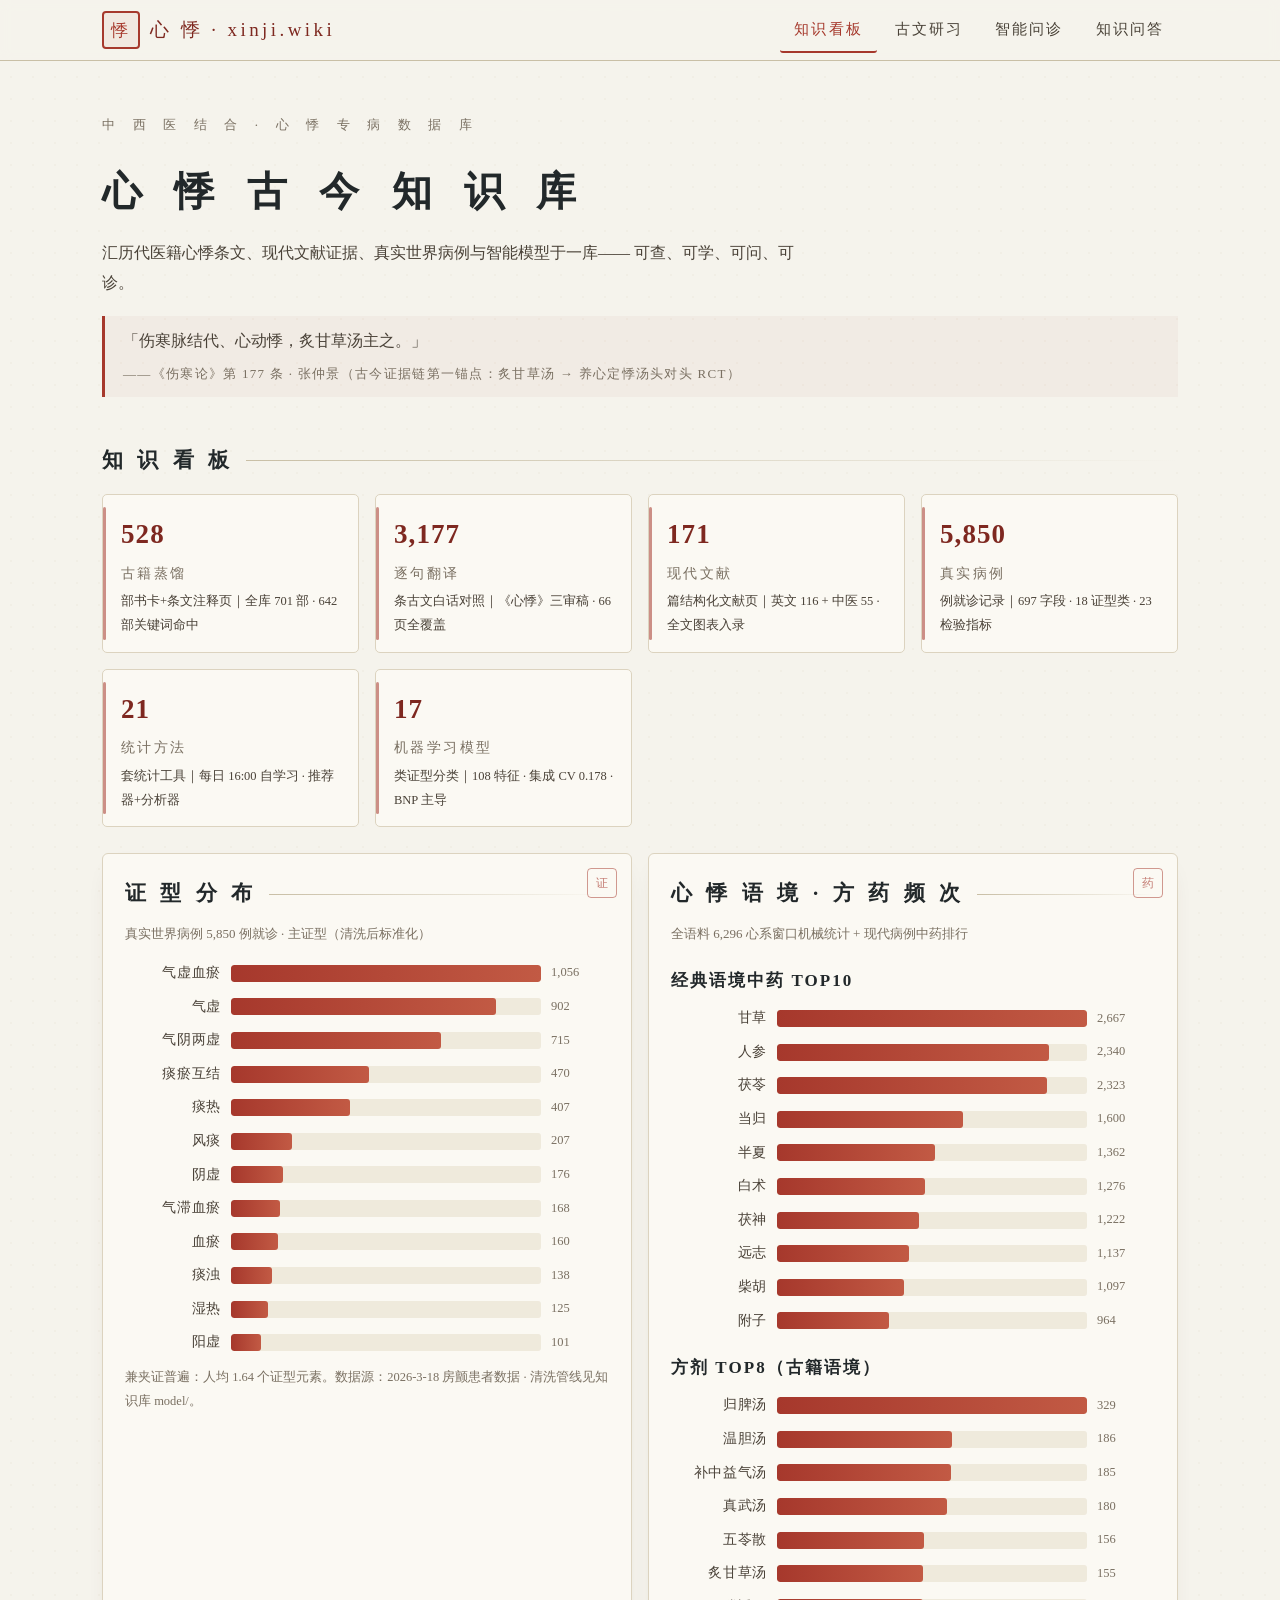
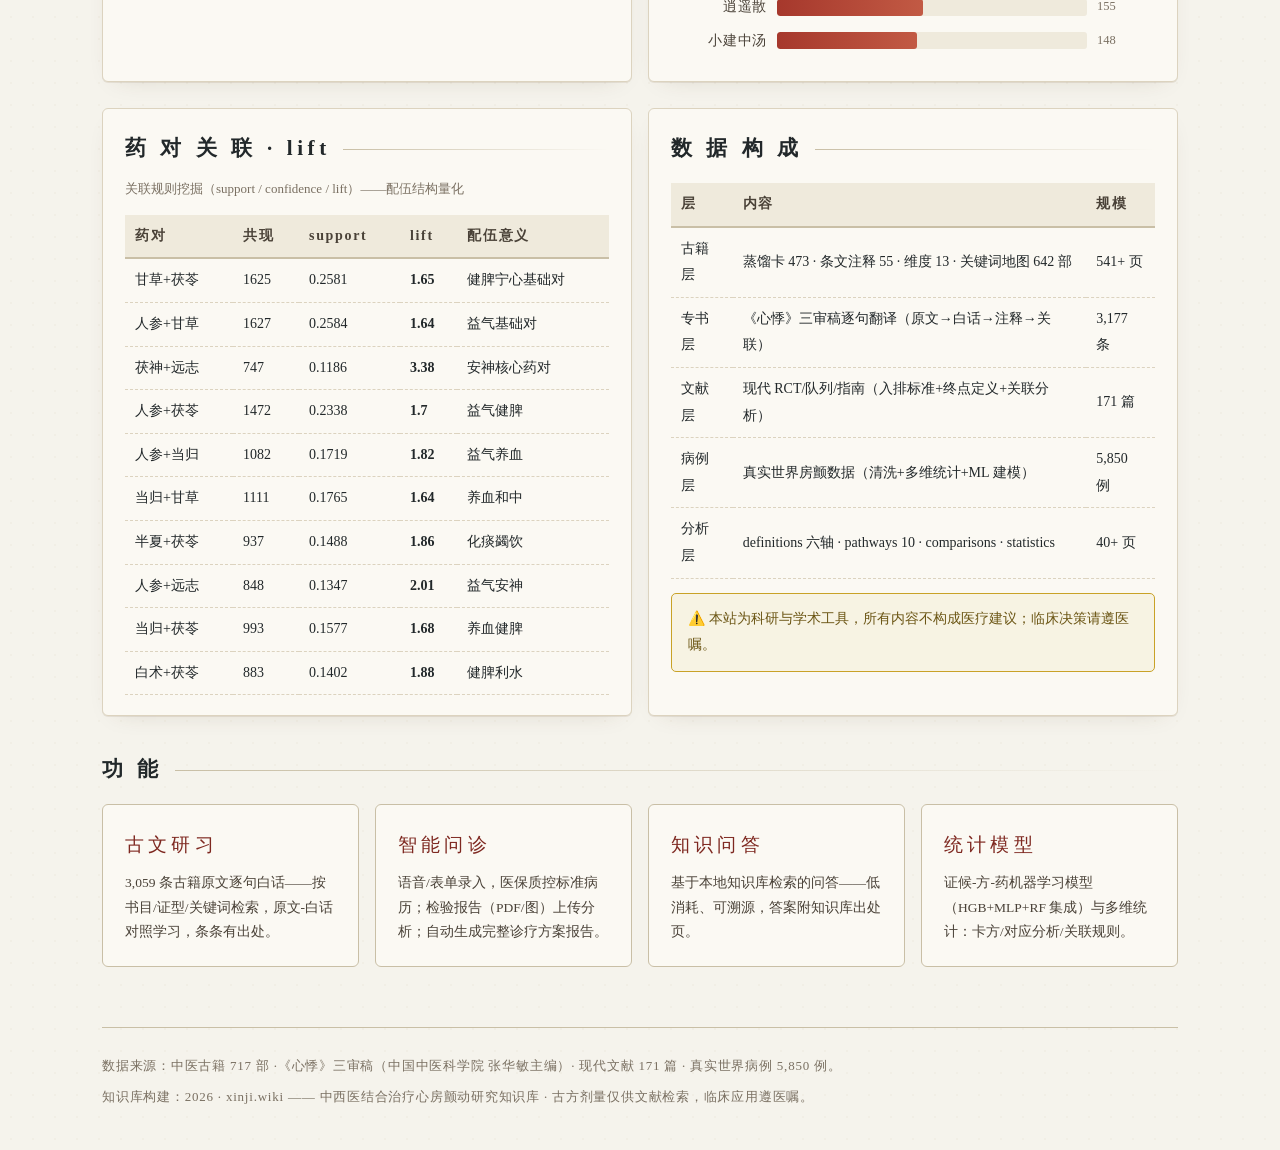
==== index.html @ 37f95514 "xinji.wiki — 古今心悸知识库（看板/古文研习/智能问诊/知识问答）" ====
<!DOCTYPE html>
<html lang="zh-CN">
<head>
<meta charset="UTF-8">
<meta name="viewport" content="width=device-width, initial-scale=1">
<title>心悸 · xinji.wiki — 古今心悸知识库</title>
<link rel="stylesheet" href="style.css">
</head>
<body>

<div class="topbar">
  <div class="wrap">
    <a class="brand" href="index.html"><span class="seal">悸</span>心 悸 · xinji.wiki</a>
    <nav class="nav">
      <a href="index.html" class="on">知识看板</a>
      <a href="guwen.html">古文研习</a>
      <a href="wenzhen.html">智能问诊</a>
      <a href="wenda.html">知识问答</a>
    </nav>
  </div>
</div>

<div class="wrap">
  <header style="padding:52px 0 26px">
    <div class="kicker">中 西 医 结 合 · 心 悸 专 病 数 据 库</div>
    <h1 class="big">心 悸 古 今 知 识 库</h1>
    <p style="max-width:720px; color:var(--ink-2); margin:8px 0 0">
      汇历代医籍心悸条文、现代文献证据、真实世界病例与智能模型于一库——
      可查、可学、可问、可诊。
    </p>
    <div class="quote">
      「伤寒脉结代、心动悸，炙甘草汤主之。」
      <span class="src">——《伤寒论》第 177 条 · 张仲景（古今证据链第一锚点：炙甘草汤 → 养心定悸汤头对头 RCT）</span>
    </div>
  </header>

  <!-- 知识看板 -->
  <section>
    <h2>知 识 看 板</h2>
    <div class="grid g4" id="stats"></div>
  </section>

  <div class="grid g2" style="margin-top:26px">
    <section class="panel corner">
      <div class="stamp">证</div>
      <h2 style="margin-top:0">证 型 分 布</h2>
      <p style="font-size:13px; color:var(--muted); margin-top:-6px">真实世界病例 5,850 例就诊 · 主证型（清洗后标准化）</p>
      <div id="synBars"></div>
      <p style="font-size:12.5px; color:var(--muted); margin:10px 0 0">
        兼夹证普遍：人均 1.64 个证型元素。数据源：2026-3-18 房颤患者数据 · 清洗管线见知识库 model/。
      </p>
    </section>

    <section class="panel corner">
      <div class="stamp">药</div>
      <h2 style="margin-top:0">心 悸 语 境 · 方 药 频 次</h2>
      <p style="font-size:13px; color:var(--muted); margin-top:-6px">全语料 6,296 心系窗口机械统计 + 现代病例中药排行</p>
      <h3>经典语境中药 TOP10</h3>
      <div id="herbBars"></div>
      <h3>方剂 TOP8（古籍语境）</h3>
      <div id="fangBars"></div>
    </section>
  </div>

  <div class="grid g2" style="margin-top:26px">
    <section class="panel">
      <h2 style="margin-top:0">药 对 关 联 · lift</h2>
      <p style="font-size:13px; color:var(--muted); margin-top:-6px">关联规则挖掘（support / confidence / lift）——配伍结构量化</p>
      <table>
        <thead><tr><th>药对</th><th>共现</th><th>support</th><th>lift</th><th>配伍意义</th></tr></thead>
        <tbody id="ruleRows"></tbody>
      </table>
    </section>

    <section class="panel">
      <h2 style="margin-top:0">数 据 构 成</h2>
      <table>
        <thead><tr><th>层</th><th>内容</th><th>规模</th></tr></thead>
        <tbody id="layerRows"></tbody>
      </table>
      <div class="warn" style="margin-top:14px">
        ⚠️ 本站为科研与学术工具，所有内容不构成医疗建议；临床决策请遵医嘱。
      </div>
    </section>
  </div>

  <!-- 功能入口 -->
  <section style="margin-top:34px">
    <h2>功 能</h2>
    <div class="grid g4">
      <a class="feat" href="guwen.html">
        <div class="t">古文研习</div>
        <div class="d">3,059 条古籍原文逐句白话——按书目/证型/关键词检索，原文-白话对照学习，条条有出处。</div>
      </a>
      <a class="feat" href="wenzhen.html">
        <div class="t">智能问诊</div>
        <div class="d">语音/表单录入，医保质控标准病历；检验报告（PDF/图）上传分析；自动生成完整诊疗方案报告。</div>
      </a>
      <a class="feat" href="wenda.html">
        <div class="t">知识问答</div>
        <div class="d">基于本地知识库检索的问答——低消耗、可溯源，答案附知识库出处页。</div>
      </a>
      <a class="feat" href="guwen.html#tongji">
        <div class="t">统计模型</div>
        <div class="d">证候-方-药机器学习模型（HGB+MLP+RF 集成）与多维统计：卡方/对应分析/关联规则。</div>
      </a>
    </div>
  </section>

  <footer>
    <div>数据来源：中医古籍 717 部 ·《心悸》三审稿（中国中医科学院 张华敏主编）· 现代文献 171 篇 · 真实世界病例 5,850 例。</div>
    <div style="margin-top:6px">知识库构建：2026 · xinji.wiki —— 中西医结合治疗心房颤动研究知识库 · 古方剂量仅供文献检索，临床应用遵医嘱。</div>
  </footer>
</div>

<script src="data/kb_stats.js"></script>
<script src="data/model_priors.js"></script>
<script>
// —— 知识看板 ——
const S = window.KB_STATS || {};
const stats = [
  ["古籍蒸馏", S["古籍蒸馏"] ? S["古籍蒸馏"]["蒸馏卡"] + S["古籍蒸馏"]["条文注释页"] : 528, "部书卡+条文注释页", "全库 701 部 · 642 部关键词命中"],
  ["逐句翻译", S["三审稿逐句翻译"] ? S["三审稿逐句翻译"]["条"] : 3177, "条古文白话对照", "《心悸》三审稿 · 66 页全覆盖"],
  ["现代文献", 171, "篇结构化文献页", "英文 116 + 中医 55 · 全文图表入录"],
  ["真实病例", 5850, "例就诊记录", "697 字段 · 18 证型类 · 23 检验指标"],
  ["统计方法", 21, "套统计工具", "每日 16:00 自学习 · 推荐器+分析器"],
  ["机器学习模型", 17, "类证型分类", "108 特征 · 集成 CV 0.178 · BNP 主导"],
];
document.getElementById("stats").innerHTML = stats.map(([l,n,u,s])=>
  `<div class="stat"><div class="num">${n.toLocaleString()}</div><div class="lbl">${l}</div><div class="sub">${u}｜${s}</div></div>`).join("");

// 证型分布（真实病例清洗后）
const syn = [["气虚血瘀",1056],["气虚",902],["气阴两虚",715],["痰瘀互结",470],["痰热",407],["风痰",207],["阴虚",176],["气滞血瘀",168],["血瘀",160],["痰浊",138],["湿热",125],["阳虚",101]];
function bars(el, arr, color){
  const max = Math.max(...arr.map(x=>x[1]));
  document.getElementById(el).innerHTML = arr.map(([t,v])=>
    `<div class="bar"><div class="t">${t}</div><div class="track"><div class="fill" style="width:${(v/max*100).toFixed(1)}%"></div></div><div class="v">${v.toLocaleString()}</div></div>`).join("");
}
bars("synBars", syn);
const P = window.MODEL_PRIORS || {};
const herb = Object.entries(P.herb_ctx_top || {}).slice(0,10);
bars("herbBars", herb);
bars("fangBars", [["归脾汤",329],["温胆汤",186],["补中益气汤",185],["真武汤",180],["五苓散",156],["炙甘草汤",155],["逍遥散",155],["小建中汤",148]]);

const RULE_MEANING = {"茯神+远志":"安神核心药对","当归+远志":"养血安神","人参+远志":"益气安神","甘草+茯苓":"健脾宁心基础对","人参+甘草":"益气基础对","人参+茯苓":"益气健脾","半夏+茯苓":"化痰蠲饮","白术+茯苓":"健脾利水","人参+当归":"益气养血","人参+茯神":"益气安神","当归+茯苓":"养血健脾","甘草+白术":"益气健脾","当归+甘草":"养血和中","半夏+甘草":"化痰和中"};
const rules = (P.herb_rules_top || []).slice(0,10);
document.getElementById("ruleRows").innerHTML = rules.map(r=>{
  const k = r.pair.join("+");
  return `<tr><td>${k}</td><td>${r.co}</td><td>${r.support}</td><td><b>${r.lift}</b></td><td>${RULE_MEANING[k]||"配伍结构"}</td></tr>`;
}).join("");

const layers = [
  ["古籍层","蒸馏卡 473 · 条文注释 55 · 维度 13 · 关键词地图 642 部","541+ 页"],
  ["专书层","《心悸》三审稿逐句翻译（原文→白话→注释→关联）","3,177 条"],
  ["文献层","现代 RCT/队列/指南（入排标准+终点定义+关联分析）","171 篇"],
  ["病例层","真实世界房颤数据（清洗+多维统计+ML 建模）","5,850 例"],
  ["分析层","definitions 六轴 · pathways 10 · comparisons · statistics","40+ 页"],
];
document.getElementById("layerRows").innerHTML = layers.map(([a,b,c])=>`<tr><td>${a}</td><td>${b}</td><td>${c}</td></tr>`).join("");
</script>
</body>
</html>
---- style.css ----
/* xinji.wiki 古风设计系统 —— 宣纸·墨·朱砂 */
:root{
  --paper:#F5F3EC; --paper-2:#EFEADC; --ink:#22282A; --ink-2:#4A4238;
  --muted:#7A7062; --line:#DCD3BF; --line-2:#C9BFA6;
  --zhu:#A6382C; /* 朱砂 */
  --zhu-deep:#7E2820;
  --gold:#B08D4F; --qing:#3E5C50; --blue:#33506B;
  --serif:"Noto Serif SC","Songti SC",STSong,"SimSun",serif;
  --shadow:0 1px 0 rgba(120,100,70,.12), 0 8px 24px -16px rgba(80,60,30,.25);
}
*{box-sizing:border-box}
html{scroll-behavior:smooth}
body{
  margin:0; background:var(--paper); color:var(--ink);
  font-family:var(--serif); font-size:16px; line-height:1.9;
  background-image:radial-gradient(rgba(160,140,100,.05) 1px, transparent 1px);
  background-size:22px 22px;
}
a{color:var(--zhu-deep); text-decoration:none}
a:hover{color:var(--zhu); text-decoration:underline; text-underline-offset:4px}
.wrap{max-width:1120px; margin:0 auto; padding:0 22px}

/* —— 顶栏 —— */
.topbar{position:sticky; top:0; z-index:50; background:rgba(245,243,236,.92);
  backdrop-filter:blur(6px); border-bottom:1px solid var(--line-2)}
.topbar .wrap{display:flex; align-items:center; gap:18px; height:60px}
.brand{display:flex; align-items:center; gap:10px; font-size:19px; letter-spacing:.18em}
.seal{width:38px;height:38px; border:2px solid var(--zhu); color:var(--zhu);
  display:flex;align-items:center;justify-content:center; font-size:17px;
  border-radius:4px; background:rgba(166,56,44,.06); line-height:1}
.nav{display:flex; gap:4px; margin-left:auto}
.nav a{padding:8px 14px; color:var(--ink-2); font-size:15px; letter-spacing:.14em; border-radius:3px}
.nav a:hover{background:var(--paper-2); text-decoration:none; color:var(--zhu-deep)}
.nav a.on{color:var(--zhu); border-bottom:2px solid var(--zhu)}

/* —— 标题/引文 —— */
.kicker{letter-spacing:.55em; color:var(--muted); font-size:13px; text-transform:none}
h1.big{font-size:clamp(26px,4vw,40px); letter-spacing:.28em; margin:.4em 0 .2em; font-weight:600}
h2{font-size:21px; letter-spacing:.22em; font-weight:600; margin:0 0 14px;
  display:flex; align-items:center; gap:12px}
h2::after{content:""; flex:1; height:1px; background:linear-gradient(90deg,var(--line-2),transparent)}
h3{font-size:17px; letter-spacing:.12em; margin:18px 0 8px}
.quote{border-left:3px solid var(--zhu); padding:10px 18px; margin:18px 0;
  background:rgba(166,56,44,.045); color:var(--ink-2); font-size:15.5px}
.quote .src{display:block; margin-top:6px; color:var(--muted); font-size:13px; letter-spacing:.1em}

/* —— 卡/面板 —— */
.panel{background:#FBF9F3; border:1px solid var(--line); border-radius:6px; padding:20px 22px; box-shadow:var(--shadow)}
.grid{display:grid; gap:16px}
.g4{grid-template-columns:repeat(auto-fit,minmax(230px,1fr))}
.g3{grid-template-columns:repeat(auto-fit,minmax(300px,1fr))}
.g2{grid-template-columns:repeat(auto-fit,minmax(420px,1fr))}

/* 知识看板 stat 简牍 */
.stat{background:#FBF9F3; border:1px solid var(--line); border-radius:5px; padding:14px 18px; position:relative}
.stat .num{font-size:27px; color:var(--zhu-deep); font-weight:600; letter-spacing:.04em}
.stat .lbl{font-size:13.5px; color:var(--muted); letter-spacing:.18em}
.stat .sub{font-size:12.5px; color:var(--ink-2); margin-top:4px}
.stat::before{content:""; position:absolute; left:0; top:12px; bottom:12px; width:3px;
  background:var(--zhu); opacity:.55; border-radius:2px}

/* 条形图 */
.bar{display:grid; grid-template-columns:96px 1fr 58px; align-items:center; gap:10px; margin:7px 0; font-size:14px}
.bar .t{color:var(--ink-2); text-align:right; letter-spacing:.05em}
.bar .track{background:var(--paper-2); border-radius:3px; height:17px; overflow:hidden}
.bar .fill{height:100%; background:linear-gradient(90deg,var(--zhu) 0%, #C25A44 100%); border-radius:3px}
.bar .v{color:var(--muted); font-size:12.5px}

/* 表 */
table{width:100%; border-collapse:collapse; font-size:14px}
th{background:var(--paper-2); color:var(--ink-2); text-align:left; padding:8px 10px;
  letter-spacing:.12em; font-weight:600; border-bottom:2px solid var(--line-2)}
td{padding:8px 10px; border-bottom:1px dashed var(--line)}
tr:hover td{background:rgba(176,141,79,.06)}

/* 功能入口 */
.feat{display:block; padding:22px; border:1px solid var(--line-2); border-radius:6px;
  background:#FBF9F3; transition:transform .15s ease, box-shadow .15s ease}
.feat:hover{transform:translateY(-2px); box-shadow:0 12px 28px -18px rgba(90,60,20,.4); text-decoration:none}
.feat .t{font-size:19px; letter-spacing:.22em; color:var(--zhu-deep)}
.feat .d{font-size:13.5px; color:var(--ink-2); margin-top:8px; line-height:1.8}

/* 表单 */
label{display:block; margin:10px 0 4px; font-size:14px; color:var(--ink-2); letter-spacing:.08em}
input[type=text],input[type=number],select,textarea{
  width:100%; padding:9px 12px; border:1px solid var(--line-2); border-radius:4px;
  background:#FFFDF8; font-family:var(--serif); font-size:15px; color:var(--ink)}
input:focus,select:focus,textarea:focus{outline:2px solid rgba(166,56,44,.35); border-color:var(--zhu)}
.btn{display:inline-flex; align-items:center; gap:8px; padding:10px 22px; border-radius:4px;
  border:1px solid var(--zhu-deep); background:var(--zhu); color:#F7F2E8; font-family:var(--serif);
  font-size:15px; letter-spacing:.18em; cursor:pointer; transition:background .15s}
.btn:hover{background:var(--zhu-deep)}
.btn.ghost{background:transparent; color:var(--zhu-deep)}
.btn.ghost:hover{background:rgba(166,56,44,.08)}
.btn:disabled{opacity:.5; cursor:not-allowed}

/* 徽标/警示 */
.tag{display:inline-block; padding:2px 10px; border-radius:3px; font-size:12.5px; letter-spacing:.1em;
  border:1px solid var(--line-2); color:var(--ink-2); background:var(--paper-2); margin:2px 4px 2px 0}
.tag.zhu{border-color:var(--zhu); color:var(--zhu); background:rgba(166,56,44,.06)}
.warn{border:1px solid #C9A227; background:rgba(201,162,39,.08); border-radius:5px; padding:12px 16px; font-size:14px; color:#6B5514}
.danger{border-color:var(--zhu); background:rgba(166,56,44,.07); color:var(--zhu-deep)}

/* 页脚 */
footer{margin-top:60px; border-top:1px solid var(--line-2); padding:26px 0 40px;
  color:var(--muted); font-size:13px; letter-spacing:.06em}

/* 古文卡片 */
.gw{border:1px solid var(--line); border-radius:5px; background:#FBF9F3; padding:16px 18px; margin:12px 0}
.gw .s{color:var(--zhu-deep); font-size:14px; letter-spacing:.12em}
.gw .o{margin:8px 0; font-size:16.5px; line-height:2.05}
.gw .b{color:var(--ink-2); font-size:14.5px; border-top:1px dashed var(--line); padding-top:8px}

/* 印章角标 */
.corner{position:relative}
.corner .stamp{position:absolute; right:14px; top:14px; width:30px; height:30px;
  border:1.5px solid rgba(166,56,44,.5); color:rgba(166,56,44,.65); border-radius:4px;
  display:flex; align-items:center; justify-content:center; font-size:12px; letter-spacing:0}

@media (max-width:760px){
  .nav a{padding:8px 8px; font-size:13.5px; letter-spacing:.05em}
  .g2,.g3,.g4{grid-template-columns:1fr}
  h1.big{letter-spacing:.16em}
}

/* —— 打印（病历报告导出） —— */
@media print{
  .topbar, footer, .btn, #fileList, input, select, textarea, label{display:none !important}
  body{background:#fff; font-size:12pt}
  .wrap{max-width:100%; padding:0}
  .panel{border:none; box-shadow:none; padding:0}
  #reportPanel{display:block !important}
  h2,h3{letter-spacing:.08em}
  table{page-break-inside:avoid}
  .quote{border-left:2px solid #999}
}
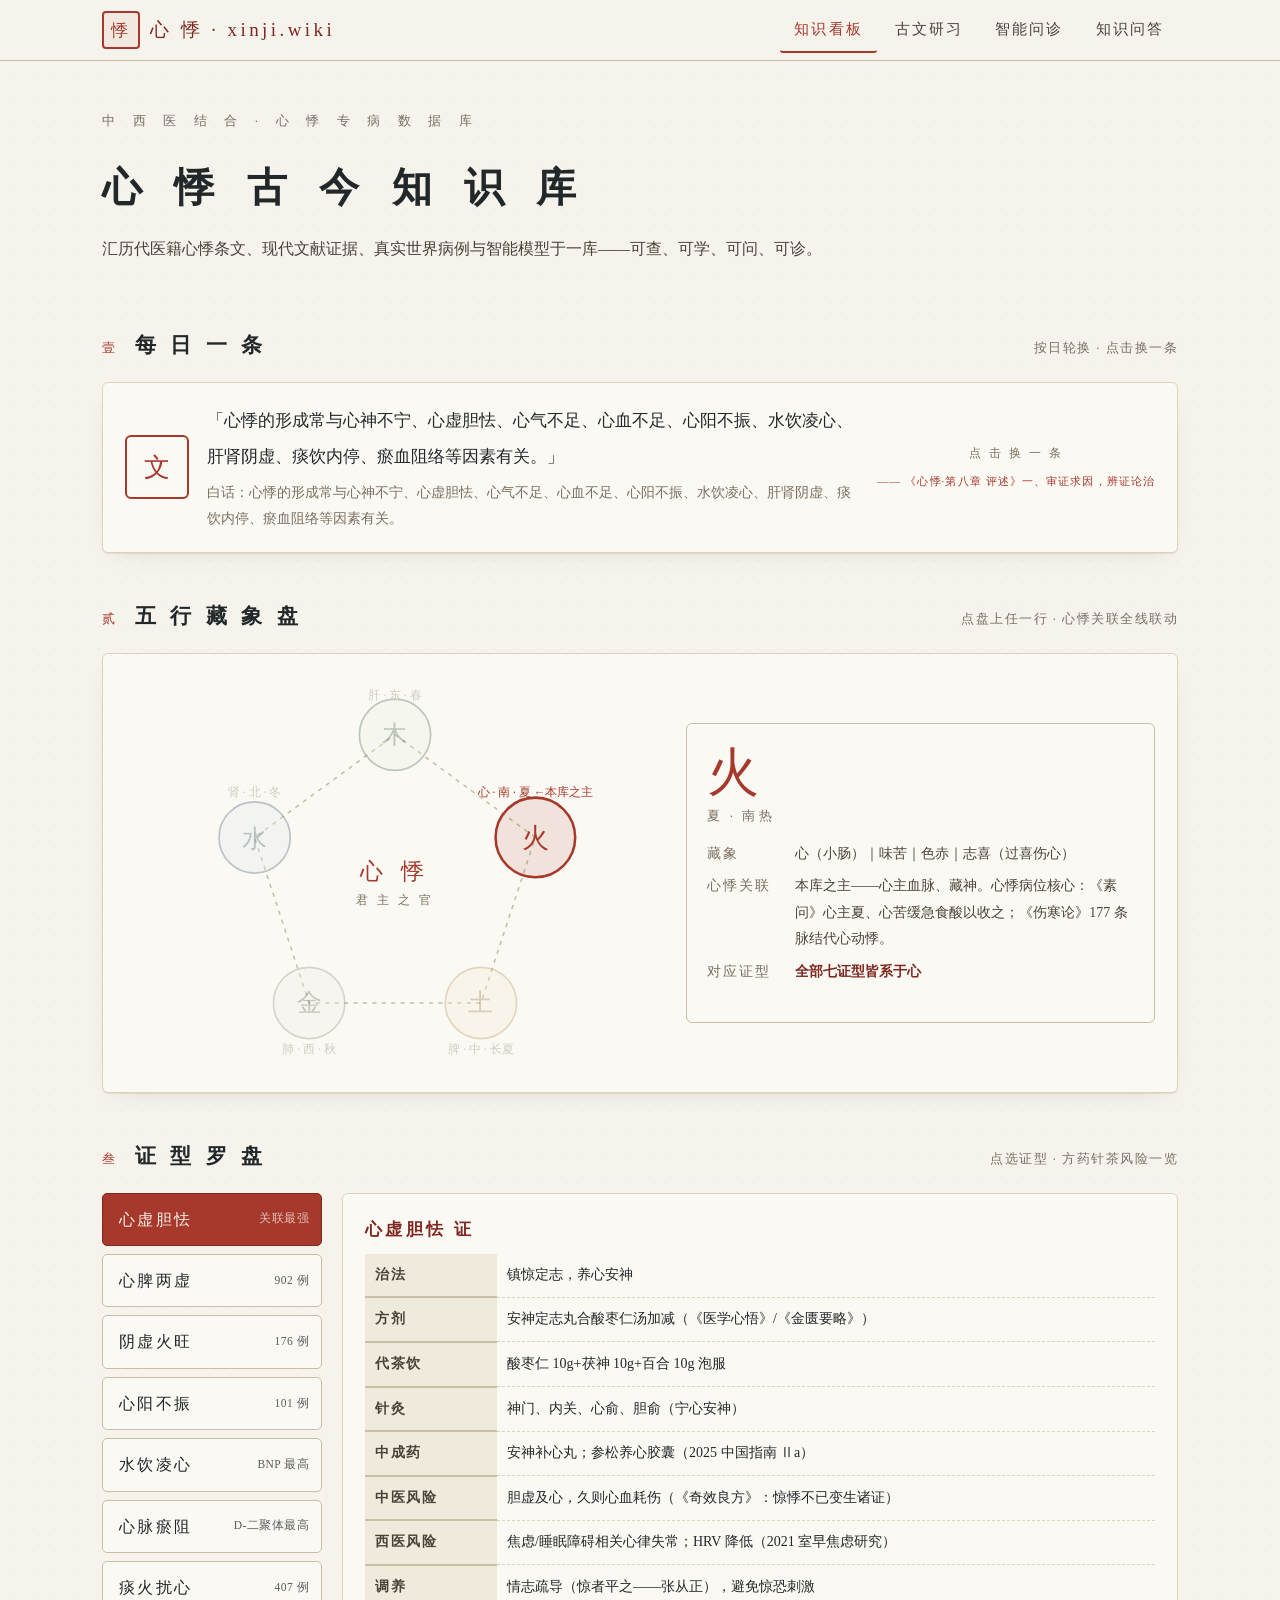
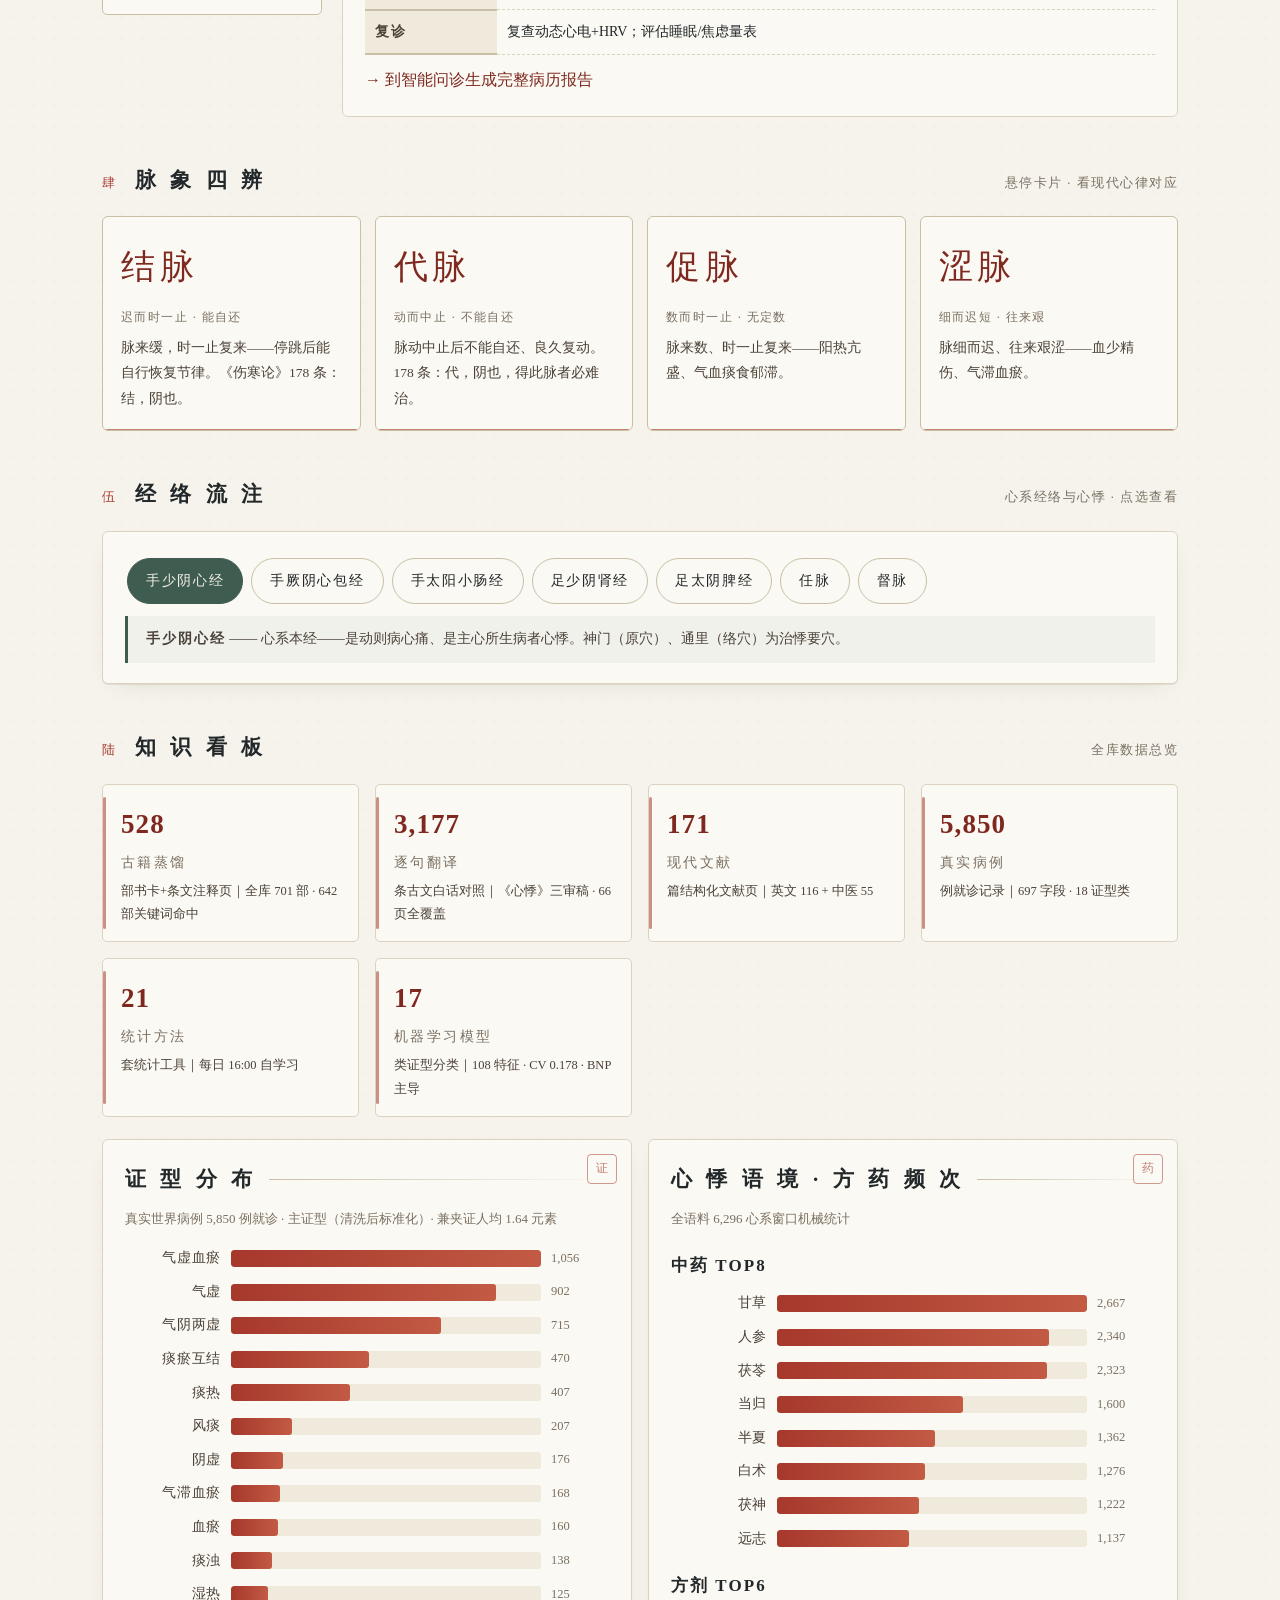
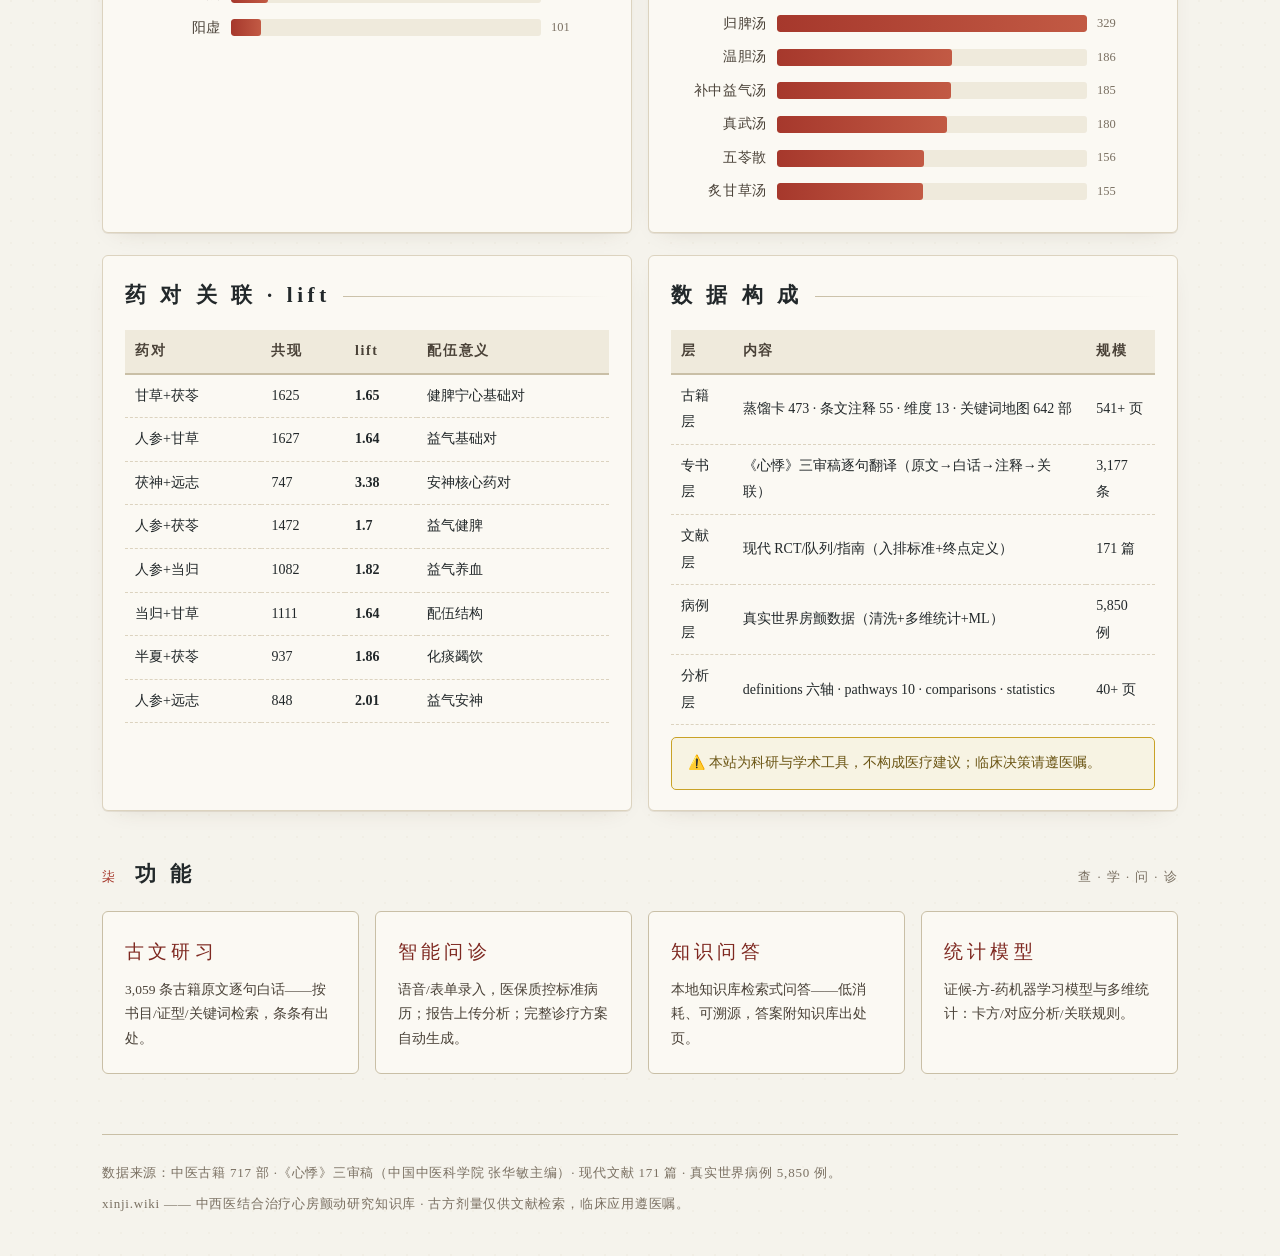
==== commit 04ddd677: "UI v2: 五行藏象盘/证型罗盘/脉象四辨/经络流注/每日一条 五大交互组件" ====
--- a/index.html
+++ b/index.html
@@ -21,142 +21,308 @@
 </div>
 
 <div class="wrap">
-  <header style="padding:52px 0 26px">
+  <header style="padding:48px 0 18px">
     <div class="kicker">中 西 医 结 合 · 心 悸 专 病 数 据 库</div>
     <h1 class="big">心 悸 古 今 知 识 库</h1>
     <p style="max-width:720px; color:var(--ink-2); margin:8px 0 0">
-      汇历代医籍心悸条文、现代文献证据、真实世界病例与智能模型于一库——
-      可查、可学、可问、可诊。
+      汇历代医籍心悸条文、现代文献证据、真实世界病例与智能模型于一库——可查、可学、可问、可诊。
     </p>
-    <div class="quote">
-      「伤寒脉结代、心动悸，炙甘草汤主之。」
-      <span class="src">——《伤寒论》第 177 条 · 张仲景（古今证据链第一锚点：炙甘草汤 → 养心定悸汤头对头 RCT）</span>
+  </header>
+
+  <!-- 壹 · 每日一条 -->
+  <div class="section-lead reveal">
+    <span class="no">壹</span><h2>每 日 一 条</h2>
+    <span class="hint">按日轮换 · 点击换一条</span>
+  </div>
+  <div class="panel daily reveal" id="dailyBox" onclick="nextDaily()" style="cursor:pointer">
+    <div class="seal-big">文</div>
+    <div>
+      <div class="q-text" id="dailyQ">「……」</div>
+      <div class="q-bai" id="dailyB"></div>
     </div>
-  </header>
-
-  <!-- 知识看板 -->
-  <section>
-    <h2>知 识 看 板</h2>
-    <div class="grid g4" id="stats"></div>
+    <div style="text-align:center">
+      <div style="font-size:12px; color:var(--muted); letter-spacing:.2em">点 击 换 一 条</div>
+      <div style="font-size:11px; color:var(--zhu); margin-top:6px; letter-spacing:.1em" id="dailyS"></div>
+    </div>
+  </div>
+
+  <!-- 贰 · 五行藏象盘 -->
+  <div class="section-lead reveal">
+    <span class="no">贰</span><h2>五 行 藏 象 盘</h2>
+    <span class="hint">点盘上任一行 · 心悸关联全线联动</span>
+  </div>
+  <section class="panel reveal">
+    <div class="wuxing-stage">
+      <div>
+        <svg class="wuxing-svg" viewBox="0 0 420 380" id="wxSvg">
+          <polygon points="210,58 344,156 292,314 128,314 76,156" fill="none" stroke="var(--line-2)" stroke-width="1.5" stroke-dasharray="4 5"/>
+          <text x="210" y="196" text-anchor="middle" font-size="22" fill="var(--zhu)" letter-spacing="6">心 悸</text>
+          <text x="210" y="220" text-anchor="middle" font-size="11" fill="var(--muted)" letter-spacing="3">君 主 之 官</text>
+          <g class="wx-node" data-wx="木" onclick="pickWx('木')">
+            <circle cx="210" cy="58" r="34" fill="#EAF0E6" stroke="#3E5C50" stroke-width="1.6"/>
+            <text x="210" y="66" text-anchor="middle" font-size="24" fill="#3E5C50">木</text>
+            <text x="210" y="24" text-anchor="middle" font-size="11" fill="var(--muted)">肝 · 东 · 春</text>
+          </g>
+          <g class="wx-node" data-wx="火" onclick="pickWx('火')">
+            <circle cx="344" cy="156" r="38" fill="rgba(166,56,44,.12)" stroke="var(--zhu)" stroke-width="2.4"/>
+            <text x="344" y="165" text-anchor="middle" font-size="26" fill="var(--zhu)">火</text>
+            <text x="344" y="116" text-anchor="middle" font-size="11" fill="var(--zhu)">心 · 南 · 夏 ←本库之主</text>
+          </g>
+          <g class="wx-node" data-wx="土" onclick="pickWx('土')">
+            <circle cx="292" cy="314" r="34" fill="#F3EBD8" stroke="#B08D4F" stroke-width="1.6"/>
+            <text x="292" y="322" text-anchor="middle" font-size="24" fill="#8A6D3B">土</text>
+            <text x="292" y="362" text-anchor="middle" font-size="11" fill="var(--muted)">脾 · 中 · 长夏</text>
+          </g>
+          <g class="wx-node" data-wx="金" onclick="pickWx('金')">
+            <circle cx="128" cy="314" r="34" fill="#EEEDE9" stroke="#8A8578" stroke-width="1.6"/>
+            <text x="128" y="322" text-anchor="middle" font-size="24" fill="#5F5A4E">金</text>
+            <text x="128" y="362" text-anchor="middle" font-size="11" fill="var(--muted)">肺 · 西 · 秋</text>
+          </g>
+          <g class="wx-node" data-wx="水" onclick="pickWx('水')">
+            <circle cx="76" cy="156" r="34" fill="#E4EBF1" stroke="#33506B" stroke-width="1.6"/>
+            <text x="76" y="165" text-anchor="middle" font-size="24" fill="#33506B">水</text>
+            <text x="76" y="116" text-anchor="middle" font-size="11" fill="var(--muted)">肾 · 北 · 冬</text>
+          </g>
+        </svg>
+      </div>
+      <div class="wx-info" id="wxInfo"></div>
+    </div>
   </section>
 
-  <div class="grid g2" style="margin-top:26px">
-    <section class="panel corner">
+  <!-- 叁 · 证型罗盘 -->
+  <div class="section-lead reveal">
+    <span class="no">叁</span><h2>证 型 罗 盘</h2>
+    <span class="hint">点选证型 · 方药针茶风险一览</span>
+  </div>
+  <section class="compass reveal">
+    <div class="syn-list" id="synList"></div>
+    <div class="syn-detail" id="synDetail"></div>
+  </section>
+
+  <!-- 肆 · 脉象四辨 -->
+  <div class="section-lead reveal">
+    <span class="no">肆</span><h2>脉 象 四 辨</h2>
+    <span class="hint">悬停卡片 · 看现代心律对应</span>
+  </div>
+  <section class="pulse-grid reveal" id="pulseGrid"></section>
+
+  <!-- 伍 · 经络流注 -->
+  <div class="section-lead reveal">
+    <span class="no">伍</span><h2>经 络 流 注</h2>
+    <span class="hint">心系经络与心悸 · 点选查看</span>
+  </div>
+  <section class="panel reveal">
+    <div class="meridian-strip" id="merStrip"></div>
+    <div class="mer-info" id="merInfo"></div>
+  </section>
+
+  <!-- 陆 · 知识看板 -->
+  <div class="section-lead reveal">
+    <span class="no">陆</span><h2>知 识 看 板</h2>
+    <span class="hint">全库数据总览</span>
+  </div>
+  <div class="grid g4 reveal" id="stats"></div>
+
+  <div class="grid g2" style="margin-top:22px">
+    <section class="panel corner reveal">
       <div class="stamp">证</div>
       <h2 style="margin-top:0">证 型 分 布</h2>
-      <p style="font-size:13px; color:var(--muted); margin-top:-6px">真实世界病例 5,850 例就诊 · 主证型（清洗后标准化）</p>
+      <p style="font-size:13px; color:var(--muted); margin-top:-6px">真实世界病例 5,850 例就诊 · 主证型（清洗后标准化）· 兼夹证人均 1.64 元素</p>
       <div id="synBars"></div>
-      <p style="font-size:12.5px; color:var(--muted); margin:10px 0 0">
-        兼夹证普遍：人均 1.64 个证型元素。数据源：2026-3-18 房颤患者数据 · 清洗管线见知识库 model/。
-      </p>
     </section>
-
-    <section class="panel corner">
+    <section class="panel corner reveal">
       <div class="stamp">药</div>
       <h2 style="margin-top:0">心 悸 语 境 · 方 药 频 次</h2>
-      <p style="font-size:13px; color:var(--muted); margin-top:-6px">全语料 6,296 心系窗口机械统计 + 现代病例中药排行</p>
-      <h3>经典语境中药 TOP10</h3>
-      <div id="herbBars"></div>
-      <h3>方剂 TOP8（古籍语境）</h3>
-      <div id="fangBars"></div>
+      <p style="font-size:13px; color:var(--muted); margin-top:-6px">全语料 6,296 心系窗口机械统计</p>
+      <h3>中药 TOP8</h3><div id="herbBars"></div>
+      <h3>方剂 TOP6</h3><div id="fangBars"></div>
     </section>
   </div>
 
-  <div class="grid g2" style="margin-top:26px">
-    <section class="panel">
+  <div class="grid g2" style="margin-top:22px">
+    <section class="panel reveal">
       <h2 style="margin-top:0">药 对 关 联 · lift</h2>
-      <p style="font-size:13px; color:var(--muted); margin-top:-6px">关联规则挖掘（support / confidence / lift）——配伍结构量化</p>
       <table>
-        <thead><tr><th>药对</th><th>共现</th><th>support</th><th>lift</th><th>配伍意义</th></tr></thead>
+        <thead><tr><th>药对</th><th>共现</th><th>lift</th><th>配伍意义</th></tr></thead>
         <tbody id="ruleRows"></tbody>
       </table>
     </section>
-
-    <section class="panel">
+    <section class="panel reveal">
       <h2 style="margin-top:0">数 据 构 成</h2>
       <table>
         <thead><tr><th>层</th><th>内容</th><th>规模</th></tr></thead>
         <tbody id="layerRows"></tbody>
       </table>
-      <div class="warn" style="margin-top:14px">
-        ⚠️ 本站为科研与学术工具，所有内容不构成医疗建议；临床决策请遵医嘱。
-      </div>
+      <div class="warn" style="margin-top:12px">⚠️ 本站为科研与学术工具，不构成医疗建议；临床决策请遵医嘱。</div>
     </section>
   </div>
 
-  <!-- 功能入口 -->
-  <section style="margin-top:34px">
-    <h2>功 能</h2>
-    <div class="grid g4">
-      <a class="feat" href="guwen.html">
-        <div class="t">古文研习</div>
-        <div class="d">3,059 条古籍原文逐句白话——按书目/证型/关键词检索，原文-白话对照学习，条条有出处。</div>
-      </a>
-      <a class="feat" href="wenzhen.html">
-        <div class="t">智能问诊</div>
-        <div class="d">语音/表单录入，医保质控标准病历；检验报告（PDF/图）上传分析；自动生成完整诊疗方案报告。</div>
-      </a>
-      <a class="feat" href="wenda.html">
-        <div class="t">知识问答</div>
-        <div class="d">基于本地知识库检索的问答——低消耗、可溯源，答案附知识库出处页。</div>
-      </a>
-      <a class="feat" href="guwen.html#tongji">
-        <div class="t">统计模型</div>
-        <div class="d">证候-方-药机器学习模型（HGB+MLP+RF 集成）与多维统计：卡方/对应分析/关联规则。</div>
-      </a>
-    </div>
-  </section>
+  <!-- 柒 · 功能 -->
+  <div class="section-lead reveal">
+    <span class="no">柒</span><h2>功 能</h2>
+    <span class="hint">查 · 学 · 问 · 诊</span>
+  </div>
+  <div class="grid g4 reveal">
+    <a class="feat" href="guwen.html"><div class="t">古文研习</div><div class="d">3,059 条古籍原文逐句白话——按书目/证型/关键词检索，条条有出处。</div></a>
+    <a class="feat" href="wenzhen.html"><div class="t">智能问诊</div><div class="d">语音/表单录入，医保质控标准病历；报告上传分析；完整诊疗方案自动生成。</div></a>
+    <a class="feat" href="wenda.html"><div class="t">知识问答</div><div class="d">本地知识库检索式问答——低消耗、可溯源，答案附知识库出处页。</div></a>
+    <a class="feat" href="guwen.html#tongji"><div class="t">统计模型</div><div class="d">证候-方-药机器学习模型与多维统计：卡方/对应分析/关联规则。</div></a>
+  </div>
 
   <footer>
     <div>数据来源：中医古籍 717 部 ·《心悸》三审稿（中国中医科学院 张华敏主编）· 现代文献 171 篇 · 真实世界病例 5,850 例。</div>
-    <div style="margin-top:6px">知识库构建：2026 · xinji.wiki —— 中西医结合治疗心房颤动研究知识库 · 古方剂量仅供文献检索，临床应用遵医嘱。</div>
+    <div style="margin-top:6px">xinji.wiki —— 中西医结合治疗心房颤动研究知识库 · 古方剂量仅供文献检索，临床应用遵医嘱。</div>
   </footer>
 </div>
 
 <script src="data/kb_stats.js"></script>
 <script src="data/model_priors.js"></script>
+<script src="data/zhiliao_data.js"></script>
+<script src="data/guwen_index.js"></script>
 <script>
-// —— 知识看板 ——
+/* ═══ 壹 · 每日一条 ═══ */
+const G = window.GUWEN || [];
+const daySeed = Math.floor(Date.now()/86400000);
+let dailyIdx = daySeed % Math.max(1, G.length);
+function drawDaily(){
+  const d = G[dailyIdx % G.length];
+  document.getElementById("dailyQ").textContent = `「${(d.原文||"").slice(0,120)}」`;
+  document.getElementById("dailyB").textContent = "白话：" + (d.白话||"").slice(0,110);
+  document.getElementById("dailyS").textContent = "—— " + (d.source||"").split("｜").slice(-1)[0];
+}
+function nextDaily(){ dailyIdx++; drawDaily(); }
+drawDaily();
+
+/* ═══ 贰 · 五行藏象盘 ═══ */
+const WX = {
+  "木": {季:"春 · 东风", link:"肝木扰心——怒伤肝，肝气上逆扰心神（《素问》：悲哀愁忧则心动）。临床：情志诱发心悸、脉弦。", syn:"心虚胆怯 / 肝郁气滞", attrs:"肝（胆）｜味酸｜色苍（青）｜志怒"},
+  "火": {季:"夏 · 南热", link:"本库之主——心主血脉、藏神。心悸病位核心：《素问》心主夏、心苦缓急食酸以收之；《伤寒论》177 条脉结代心动悸。", syn:"全部七证型皆系于心", attrs:"心（小肠）｜味苦｜色赤｜志喜（过喜伤心）"},
+  "土": {季:"长夏 · 中湿", link:"脾为气血生化之源——心脾两虚则血不养心（归脾汤法）。临床：乏力纳呆、面色无华型心悸最多（902 例）。", syn:"心脾两虚", attrs:"脾（胃）｜味甘｜色黄｜志思（思伤脾）"},
+  "金": {季:"秋 · 西燥", link:"肺朝百脉、主治节——肺气虚则宗气不足，心脉失助（张锡纯大气下陷致怔忡）。临床：气短喘憋型心悸。", syn:"气虚 / 心肺两虚", attrs:"肺（大肠）｜味辛｜色白｜志悲（悲伤肺）"},
+  "水": {季:"冬 · 北寒", link:"心肾相交——水亏则火旺（阴虚火旺），水停则凌心（水饮凌心=心衰表型，BNP 最高）。心病禁咸（《灵枢·五味》）。", syn:"阴虚火旺 / 水饮凌心", attrs:"肾（膀胱）｜味咸｜色黑｜志恐（恐伤肾）"}
+};
+function pickWx(k){
+  const w = WX[k];
+  document.querySelectorAll(".wx-node").forEach(n=>{
+    n.classList.toggle("dim", n.dataset.wx!==k && n.dataset.wx!=="火");
+    n.classList.toggle("hot", n.dataset.wx===k);
+  });
+  document.getElementById("wxInfo").innerHTML = `
+    <div class="big-char">${k}</div>
+    <div style="font-size:13px; color:var(--muted); letter-spacing:.24em">${w.季}</div>
+    <dl>
+      <dt>藏象</dt><dd>${w.attrs}</dd>
+      <dt>心悸关联</dt><dd>${w.link}</dd>
+      <dt>对应证型</dt><dd><b style="color:var(--zhu-deep)">${w.syn}</b></dd>
+    </dl>`;
+}
+pickWx("火");
+
+/* ═══ 叁 · 证型罗盘 ═══ */
+const Z = (window.ZHILIAO||{}).zhiliao || {};
+const SYN_PCT = {"心脾两虚":"902 例","心虚胆怯":"关联最强","阴虚火旺":"176 例","心阳不振":"101 例","水饮凌心":"BNP 最高","心脉瘀阻":"D-二聚体最高","痰火扰心":"407 例"};
+function drawSynList(){
+  document.getElementById("synList").innerHTML = Object.keys(Z).map((k,i)=>
+    `<div class="syn-item${i===0?' on':''}" onclick="pickSyn('${k}',this)">${k}<span class="pct">${SYN_PCT[k]||""}</span></div>`).join("");
+}
+function pickSyn(k, el){
+  document.querySelectorAll(".syn-item").forEach(x=>x.classList.remove("on"));
+  if(el) el.classList.add("on");
+  const z = Z[k]||{};
+  document.getElementById("synDetail").innerHTML = `
+    <h3>${k} 证</h3>
+    <table>
+      <tr><th>治法</th><td>${z["治法"]||""}</td></tr>
+      <tr><th>方剂</th><td>${z["方剂"]||""}</td></tr>
+      <tr><th>代茶饮</th><td>${z["代茶饮"]||""}</td></tr>
+      <tr><th>针灸</th><td>${z["针灸"]||""}</td></tr>
+      <tr><th>中成药</th><td>${z["中成药"]||""}</td></tr>
+      <tr><th>中医风险</th><td>${z["风险_中医"]||""}</td></tr>
+      <tr><th>西医风险</th><td>${z["风险_西医"]||""}</td></tr>
+      <tr><th>调养</th><td>${z["调养"]||""}</td></tr>
+      <tr><th>复诊</th><td>${z["复诊"]||""}</td></tr>
+    </table>
+    <div style="margin-top:10px"><a href="wenzhen.html">→ 到智能问诊生成完整病历报告</a></div>`;
+}
+drawSynList();
+pickSyn(Object.keys(Z)[0]||"心虚胆怯", document.querySelector(".syn-item"));
+
+/* ═══ 肆 · 脉象四辨（两轴：快慢 × 自还） ═══ */
+const PULSES = [
+  {zh:"结脉", ax:"迟而时一止 · 能自还", desc:"脉来缓，时一止复来——停跳后能自行恢复节律。《伤寒论》178 条：结，阴也。", map:"↔ 窦缓伴早搏、二度Ⅰ型房室传导阻滞——预后相对较好（结生）"},
+  {zh:"代脉", ax:"动而中止 · 不能自还", desc:"脉动中止后不能自还、良久复动。178 条：代，阴也，得此脉者必难治。", map:"↔ 联律性早搏、高度房室传导阻滞——脏气虚衰（代死，预后差）"},
+  {zh:"促脉", ax:"数而时一止 · 无定数", desc:"脉来数、时一止复来——阳热亢盛、气血痰食郁滞。", map:"↔ 快速型房颤/房扑伴差异传导——促=快速型不齐"},
+  {zh:"涩脉", ax:"细而迟短 · 往来艰", desc:"脉细而迟、往来艰涩——血少精伤、气滞血瘀。", map:"↔ 低搏出量、微循环差（心衰/血瘀表型）——涩=低排"}
+];
+document.getElementById("pulseGrid").innerHTML = PULSES.map(p=>`
+  <div class="pulse-card">
+    <div class="zh">${p.zh}</div>
+    <div class="ax">${p.ax}</div>
+    <div class="desc">${p.desc}</div>
+    <div class="map">${p.map}</div>
+  </div>`).join("");
+
+/* ═══ 伍 · 经络流注 ═══ */
+const MER = [
+  ["手少阴心经","心系本经——是动则病心痛、是主心所生病者心悸。神门（原穴）、通里（络穴）为治悸要穴。"],
+  ["手厥阴心包经","心之外卫——内关（络穴/八脉交会）宽胸定悸，为心悸针灸第一要穴。"],
+  ["手太阳小肠经","心之腑经——与心相表里，心火下移小肠则尿赤涩；小肠气滞上逆可悸。"],
+  ["足少阴肾经","心肾相交之径——太溪滋水涵火；肾水上凌则心下悸（真武汤证）。"],
+  ["足太阴脾经","气血生化——三阴交、足三里培土养心（归脾法）。"],
+  ["任脉","阴脉之海——膻中（气会）宽胸理气，气海补元气。"],
+  ["督脉","阳脉之海——大椎、至阳通阳复脉（心阳不振）。"]
+];
+function drawMer(){
+  document.getElementById("merStrip").innerHTML = MER.map((m,i)=>
+    `<div class="mer-chip${i===0?' on':''}" onclick="pickMer(${i},this)">${m[0]}</div>`).join("");
+}
+function pickMer(i, el){
+  document.querySelectorAll(".mer-chip").forEach(x=>x.classList.remove("on"));
+  if(el) el.classList.add("on");
+  document.getElementById("merInfo").innerHTML = `<b style="letter-spacing:.14em">${MER[i][0]}</b> —— ${MER[i][1]}`;
+}
+drawMer(); pickMer(0, document.querySelector(".mer-chip"));
+
+/* ═══ 陆 · 看板数据 ═══ */
 const S = window.KB_STATS || {};
 const stats = [
   ["古籍蒸馏", S["古籍蒸馏"] ? S["古籍蒸馏"]["蒸馏卡"] + S["古籍蒸馏"]["条文注释页"] : 528, "部书卡+条文注释页", "全库 701 部 · 642 部关键词命中"],
   ["逐句翻译", S["三审稿逐句翻译"] ? S["三审稿逐句翻译"]["条"] : 3177, "条古文白话对照", "《心悸》三审稿 · 66 页全覆盖"],
-  ["现代文献", 171, "篇结构化文献页", "英文 116 + 中医 55 · 全文图表入录"],
-  ["真实病例", 5850, "例就诊记录", "697 字段 · 18 证型类 · 23 检验指标"],
-  ["统计方法", 21, "套统计工具", "每日 16:00 自学习 · 推荐器+分析器"],
-  ["机器学习模型", 17, "类证型分类", "108 特征 · 集成 CV 0.178 · BNP 主导"],
+  ["现代文献", 171, "篇结构化文献页", "英文 116 + 中医 55"],
+  ["真实病例", 5850, "例就诊记录", "697 字段 · 18 证型类"],
+  ["统计方法", 21, "套统计工具", "每日 16:00 自学习"],
+  ["机器学习模型", 17, "类证型分类", "108 特征 · CV 0.178 · BNP 主导"]
 ];
 document.getElementById("stats").innerHTML = stats.map(([l,n,u,s])=>
   `<div class="stat"><div class="num">${n.toLocaleString()}</div><div class="lbl">${l}</div><div class="sub">${u}｜${s}</div></div>`).join("");
 
-// 证型分布（真实病例清洗后）
-const syn = [["气虚血瘀",1056],["气虚",902],["气阴两虚",715],["痰瘀互结",470],["痰热",407],["风痰",207],["阴虚",176],["气滞血瘀",168],["血瘀",160],["痰浊",138],["湿热",125],["阳虚",101]];
-function bars(el, arr, color){
+function bars(el, arr){
   const max = Math.max(...arr.map(x=>x[1]));
   document.getElementById(el).innerHTML = arr.map(([t,v])=>
     `<div class="bar"><div class="t">${t}</div><div class="track"><div class="fill" style="width:${(v/max*100).toFixed(1)}%"></div></div><div class="v">${v.toLocaleString()}</div></div>`).join("");
 }
-bars("synBars", syn);
+bars("synBars", [["气虚血瘀",1056],["气虚",902],["气阴两虚",715],["痰瘀互结",470],["痰热",407],["风痰",207],["阴虚",176],["气滞血瘀",168],["血瘀",160],["痰浊",138],["湿热",125],["阳虚",101]]);
 const P = window.MODEL_PRIORS || {};
-const herb = Object.entries(P.herb_ctx_top || {}).slice(0,10);
-bars("herbBars", herb);
-bars("fangBars", [["归脾汤",329],["温胆汤",186],["补中益气汤",185],["真武汤",180],["五苓散",156],["炙甘草汤",155],["逍遥散",155],["小建中汤",148]]);
-
-const RULE_MEANING = {"茯神+远志":"安神核心药对","当归+远志":"养血安神","人参+远志":"益气安神","甘草+茯苓":"健脾宁心基础对","人参+甘草":"益气基础对","人参+茯苓":"益气健脾","半夏+茯苓":"化痰蠲饮","白术+茯苓":"健脾利水","人参+当归":"益气养血","人参+茯神":"益气安神","当归+茯苓":"养血健脾","甘草+白术":"益气健脾","当归+甘草":"养血和中","半夏+甘草":"化痰和中"};
-const rules = (P.herb_rules_top || []).slice(0,10);
-document.getElementById("ruleRows").innerHTML = rules.map(r=>{
+bars("herbBars", Object.entries(P.herb_ctx_top || {}).slice(0,8));
+bars("fangBars", [["归脾汤",329],["温胆汤",186],["补中益气汤",185],["真武汤",180],["五苓散",156],["炙甘草汤",155]]);
+
+const RULE_MEANING = {"茯神+远志":"安神核心药对","当归+远志":"养血安神","人参+远志":"益气安神","甘草+茯苓":"健脾宁心基础对","人参+甘草":"益气基础对","人参+茯苓":"益气健脾","半夏+茯苓":"化痰蠲饮","白术+茯苓":"健脾利水","人参+当归":"益气养血","人参+茯神":"益气安神"};
+document.getElementById("ruleRows").innerHTML = (P.herb_rules_top||[]).slice(0,8).map(r=>{
   const k = r.pair.join("+");
-  return `<tr><td>${k}</td><td>${r.co}</td><td>${r.support}</td><td><b>${r.lift}</b></td><td>${RULE_MEANING[k]||"配伍结构"}</td></tr>`;
+  return `<tr><td>${k}</td><td>${r.co}</td><td><b>${r.lift}</b></td><td>${RULE_MEANING[k]||"配伍结构"}</td></tr>`;
 }).join("");
 
-const layers = [
+document.getElementById("layerRows").innerHTML = [
   ["古籍层","蒸馏卡 473 · 条文注释 55 · 维度 13 · 关键词地图 642 部","541+ 页"],
   ["专书层","《心悸》三审稿逐句翻译（原文→白话→注释→关联）","3,177 条"],
-  ["文献层","现代 RCT/队列/指南（入排标准+终点定义+关联分析）","171 篇"],
-  ["病例层","真实世界房颤数据（清洗+多维统计+ML 建模）","5,850 例"],
-  ["分析层","definitions 六轴 · pathways 10 · comparisons · statistics","40+ 页"],
-];
-document.getElementById("layerRows").innerHTML = layers.map(([a,b,c])=>`<tr><td>${a}</td><td>${b}</td><td>${c}</td></tr>`).join("");
+  ["文献层","现代 RCT/队列/指南（入排标准+终点定义）","171 篇"],
+  ["病例层","真实世界房颤数据（清洗+多维统计+ML）","5,850 例"],
+  ["分析层","definitions 六轴 · pathways 10 · comparisons · statistics","40+ 页"]
+].map(([a,b,c])=>`<tr><td>${a}</td><td>${b}</td><td>${c}</td></tr>`).join("");
+
+/* ═══ 滚动显现 ═══ */
+const io = new IntersectionObserver(es=>es.forEach(e=>{ if(e.isIntersecting) e.target.classList.add("in"); }), {threshold:.08});
+document.querySelectorAll(".reveal").forEach(el=>io.observe(el));
 </script>
 </body>
 </html>
--- a/style.css
+++ b/style.css
@@ -134,3 +134,77 @@
   table{page-break-inside:avoid}
   .quote{border-left:2px solid #999}
 }
+
+/* ═══════ 交互组件（neijing.wiki 风格图盘） ═══════ */
+
+/* 五行藏象盘 */
+.wuxing-stage{display:grid; grid-template-columns:1.15fr 1fr; gap:22px; align-items:center}
+.wuxing-svg{width:100%; max-width:440px; margin:0 auto; display:block}
+.wx-node{cursor:pointer; transition:transform .18s ease}
+.wx-node:hover{transform:scale(1.08)}
+.wx-node text{font-family:var(--serif); pointer-events:none}
+.wx-node.dim{opacity:.32}
+.wx-node.hot text{fill:var(--zhu)}
+.wx-info{background:#FBF9F3; border:1px solid var(--line-2); border-radius:6px; padding:18px 20px; min-height:300px}
+.wx-info .big-char{font-size:52px; color:var(--zhu); line-height:1.2; letter-spacing:.1em}
+.wx-info dl{display:grid; grid-template-columns:76px 1fr; gap:6px 12px; margin:12px 0 0; font-size:14px}
+.wx-info dt{color:var(--muted); letter-spacing:.14em}
+.wx-info dd{margin:0; color:var(--ink-2)}
+
+/* 证型罗盘 */
+.compass{display:grid; grid-template-columns:220px 1fr; gap:20px}
+.syn-list{display:flex; flex-direction:column; gap:8px}
+.syn-item{padding:11px 16px; border:1px solid var(--line-2); border-radius:5px; cursor:pointer;
+  background:#FBF9F3; font-size:15.5px; letter-spacing:.16em; transition:all .15s; position:relative}
+.syn-item:hover{border-color:var(--zhu); color:var(--zhu-deep); transform:translateX(3px)}
+.syn-item.on{background:var(--zhu); color:#F7F2E8; border-color:var(--zhu-deep)}
+.syn-item .pct{position:absolute; right:12px; top:50%; transform:translateY(-50%); font-size:11.5px; opacity:.75; letter-spacing:.04em}
+.syn-detail{background:#FBF9F3; border:1px solid var(--line); border-radius:6px; padding:20px 22px}
+.syn-detail h3{margin-top:0; color:var(--zhu-deep); letter-spacing:.2em}
+
+/* 脉象四辨 */
+.pulse-grid{display:grid; grid-template-columns:repeat(auto-fit,minmax(210px,1fr)); gap:14px}
+.pulse-card{border:1px solid var(--line-2); border-radius:6px; background:#FBF9F3; padding:18px;
+  cursor:pointer; transition:all .18s ease; position:relative; overflow:hidden}
+.pulse-card:hover{transform:translateY(-3px); box-shadow:0 14px 30px -20px rgba(90,50,20,.45)}
+.pulse-card .zh{font-size:34px; color:var(--zhu-deep); letter-spacing:.14em}
+.pulse-card .ax{font-size:12px; color:var(--muted); letter-spacing:.12em; margin:6px 0}
+.pulse-card .desc{font-size:13.5px; color:var(--ink-2); line-height:1.9}
+.pulse-card .map{position:absolute; inset:auto 0 0 0; background:var(--zhu); color:#F7F2E8;
+  padding:10px 16px; font-size:13px; transform:translateY(100%); transition:transform .22s ease}
+.pulse-card:hover .map{transform:translateY(0)}
+
+/* 经络流注条 */
+.meridian-strip{display:flex; gap:8px; overflow-x:auto; padding:6px 2px 12px}
+.mer-chip{flex:0 0 auto; padding:9px 18px; border:1px solid var(--line-2); border-radius:999px;
+  cursor:pointer; font-size:14px; letter-spacing:.12em; background:#FBF9F3; transition:all .15s; white-space:nowrap}
+.mer-chip:hover{border-color:var(--zhu); color:var(--zhu-deep)}
+.mer-chip.on{background:var(--qing); color:#F2EFE6; border-color:var(--qing)}
+.mer-info{border-left:3px solid var(--qing); padding:10px 18px; background:rgba(62,92,80,.05); font-size:14px; color:var(--ink-2)}
+
+/* 每日一条 */
+.daily{display:grid; grid-template-columns:auto 1fr auto; gap:18px; align-items:center}
+.daily .seal-big{width:64px; height:64px; border:2px solid var(--zhu); border-radius:6px;
+  display:flex; align-items:center; justify-content:center; color:var(--zhu); font-size:26px}
+.daily .q-text{font-size:17px; line-height:2.1}
+.daily .q-bai{font-size:13.5px; color:var(--muted); margin-top:6px}
+
+/* 数字滚动/区块动效 */
+.reveal{opacity:0; transform:translateY(14px); transition:opacity .5s ease, transform .5s ease}
+.reveal.in{opacity:1; transform:none}
+@media (prefers-reduced-motion:reduce){
+  .reveal{opacity:1; transform:none; transition:none}
+  .pulse-card,.syn-item,.wx-node,.feat{transition:none}
+}
+
+/* 章节隔断引言 */
+.section-lead{display:flex; align-items:baseline; gap:16px; margin:44px 0 16px}
+.section-lead .no{font-size:13px; color:var(--zhu); letter-spacing:.3em}
+.section-lead h2{margin:0}
+.section-lead .hint{margin-left:auto; font-size:12.5px; color:var(--muted); letter-spacing:.12em}
+
+@media (max-width:860px){
+  .wuxing-stage,.compass{grid-template-columns:1fr}
+  .syn-list{flex-direction:row; flex-wrap:wrap}
+  .daily{grid-template-columns:1fr}
+}
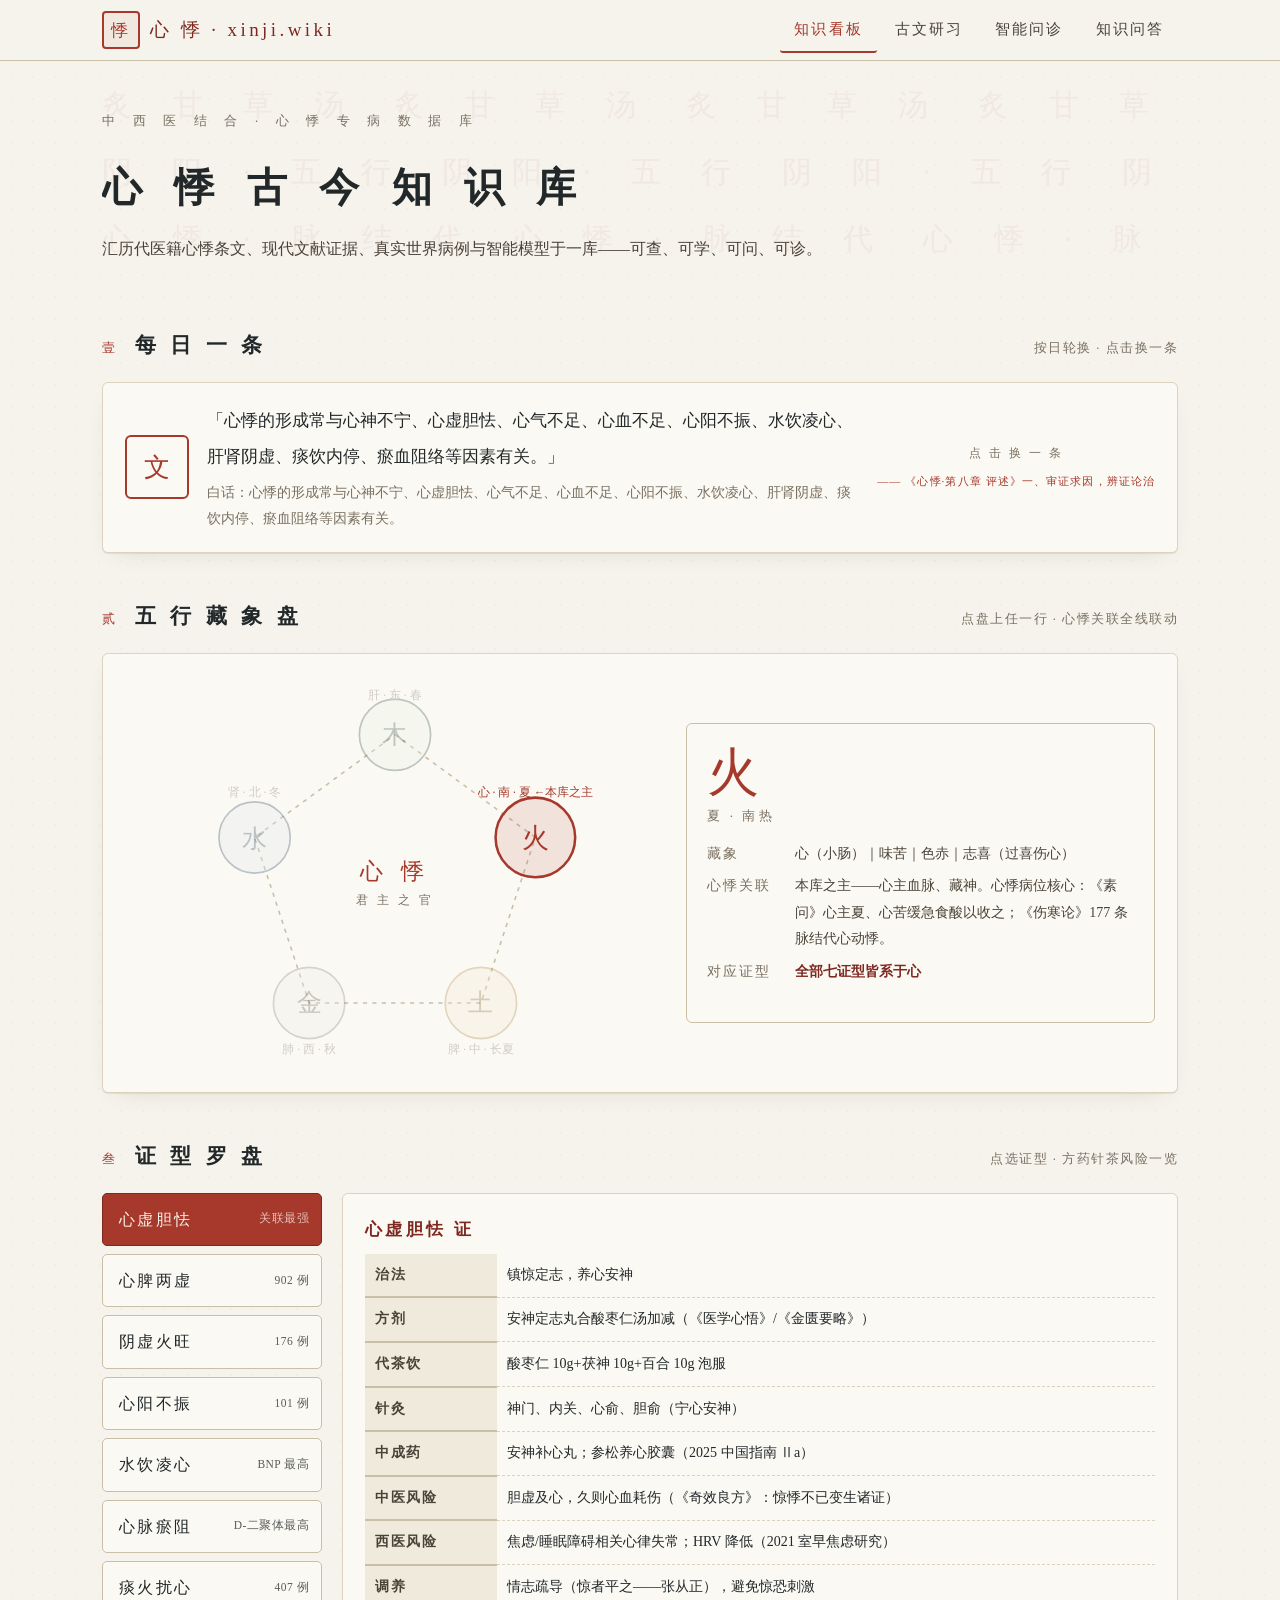
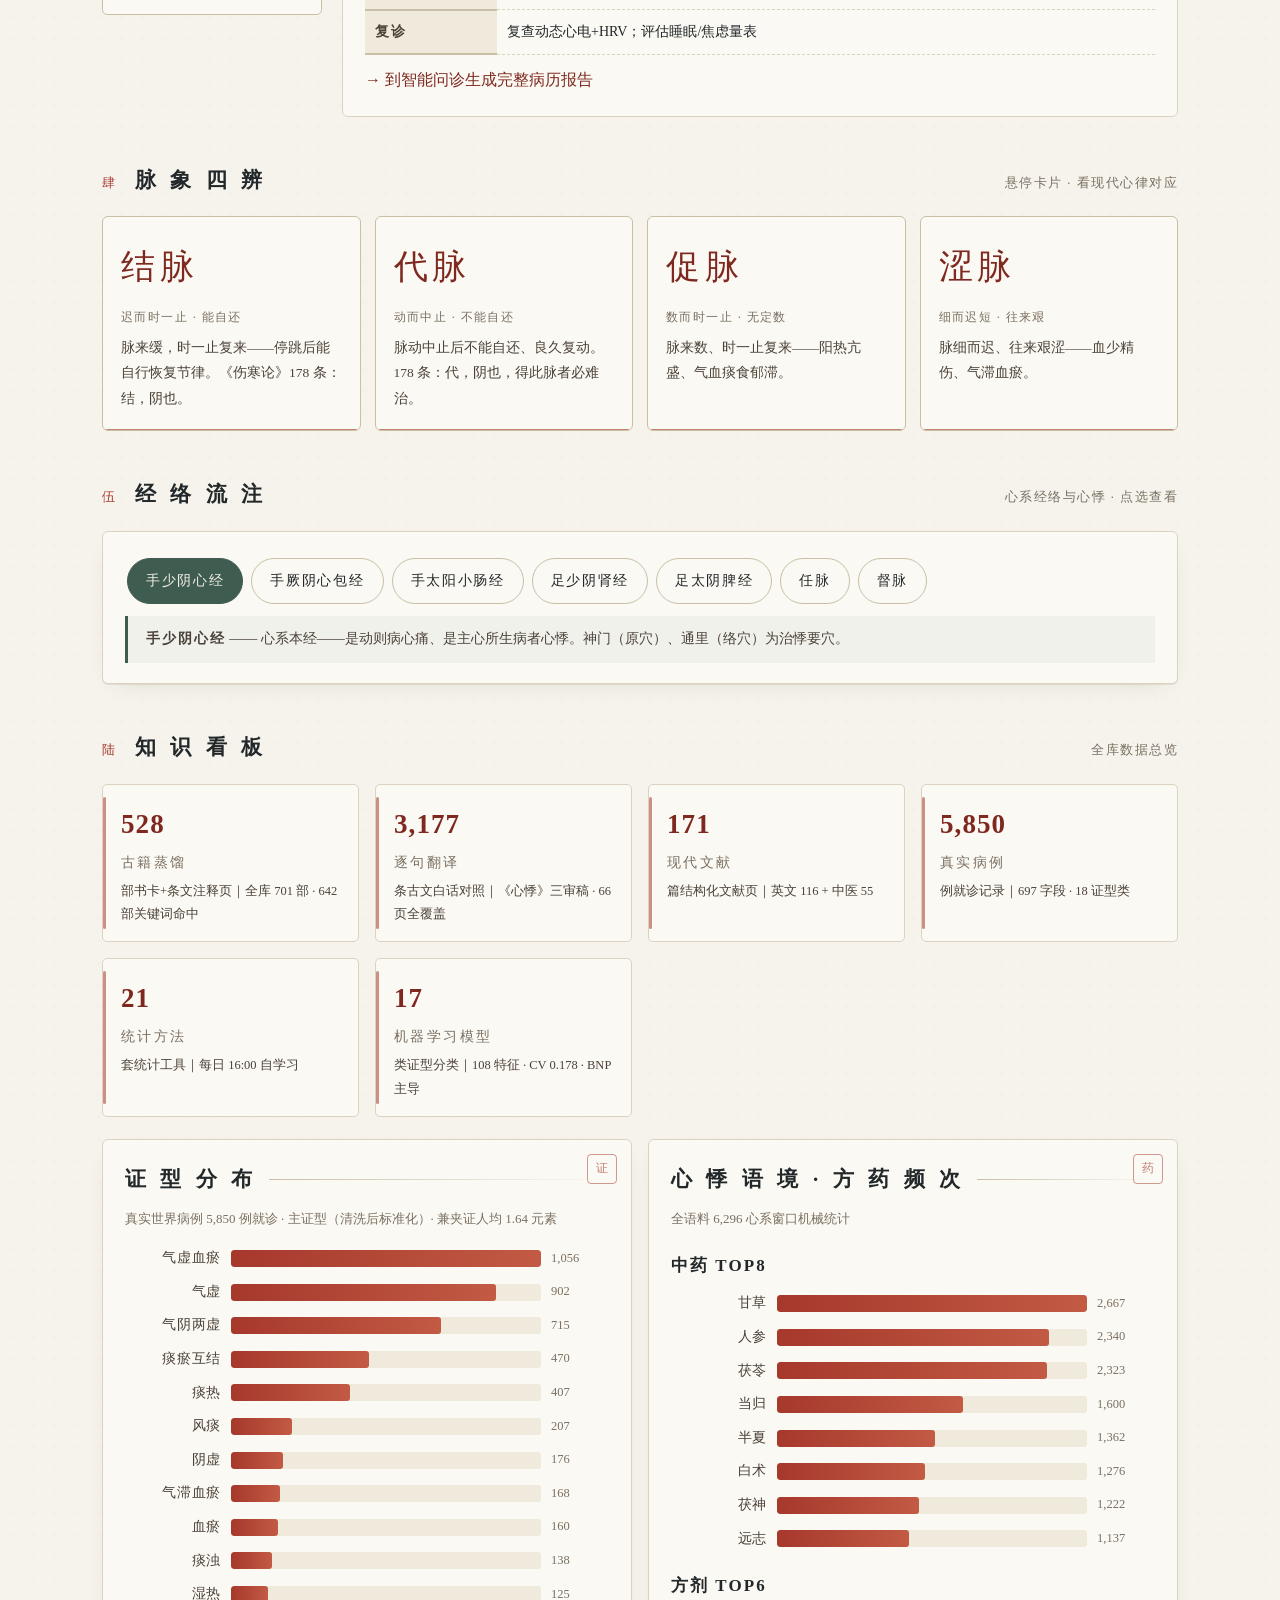
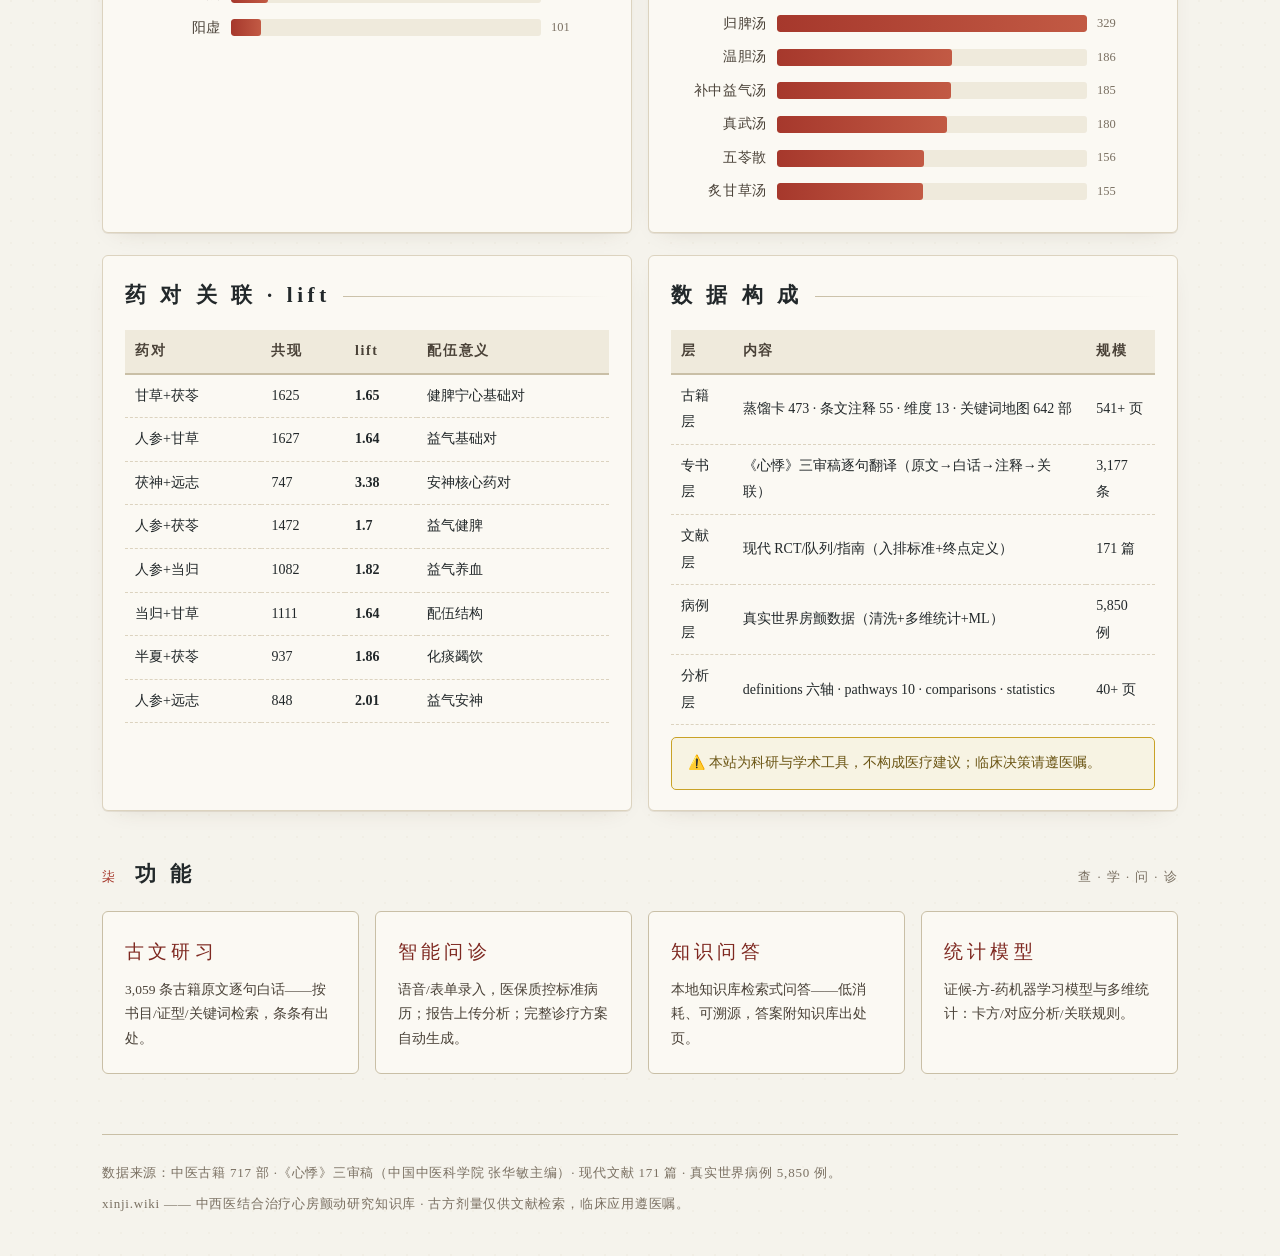
==== commit be94196e: "UI v3: mimo 式字墙底纹/3D 翻转标题/font-reveal 逐字/柔光晕/印章轻悬动效" ====
--- a/index.html
+++ b/index.html
@@ -21,12 +21,22 @@
 </div>
 
 <div class="wrap">
-  <header style="padding:48px 0 18px">
-    <div class="kicker">中 西 医 结 合 · 心 悸 专 病 数 据 库</div>
-    <h1 class="big">心 悸 古 今 知 识 库</h1>
-    <p style="max-width:720px; color:var(--ink-2); margin:8px 0 0">
-      汇历代医籍心悸条文、现代文献证据、真实世界病例与智能模型于一库——可查、可学、可问、可诊。
-    </p>
+  <header style="padding:48px 0 18px; position:relative; overflow:hidden">
+    <div class="pattern-wall" id="patternWall"></div>
+    <div style="position:relative; z-index:1">
+      <div class="kicker font-reveal">中 西 医 结 合 · 心 悸 专 病 数 据 库</div>
+      <h1 class="big">
+        <span class="flip-title" onclick="this.classList.toggle('flip')">
+          <span class="flip-inner">
+            <span class="flip-face" id="heroTitle">心 悸 古 今 知 识 库</span>
+            <span class="flip-face flip-back" style="color:var(--zhu); letter-spacing:.28em">X I N J I . W I K I</span>
+          </span>
+        </span>
+      </h1>
+      <p style="max-width:720px; color:var(--ink-2); margin:8px 0 0">
+        汇历代医籍心悸条文、现代文献证据、真实世界病例与智能模型于一库——可查、可学、可问、可诊。
+      </p>
+    </div>
   </header>
 
   <!-- 壹 · 每日一条 -->
@@ -323,6 +333,37 @@
 /* ═══ 滚动显现 ═══ */
 const io = new IntersectionObserver(es=>es.forEach(e=>{ if(e.isIntersecting) e.target.classList.add("in"); }), {threshold:.08});
 document.querySelectorAll(".reveal").forEach(el=>io.observe(el));
+
+/* ═══ mimo 式动效：字墙底纹 + 逐字显现 ═══ */
+(function(){
+  // 字墙：多行重复「心 悸 · 脉 结 代 ·」古风字标，隔行反向漂移
+  const wall = document.getElementById("patternWall");
+  if(wall){
+    const motifs = ["心 悸 · 脉 结 代", "怔 忡 · 惊 悸", "炙 甘 草 汤", "阴 阳 · 五 行"];
+    for(let r=0; r<7; r++){
+      const row = document.createElement("div");
+      row.className = "pattern-row " + (r%2 ? "drift-b" : "drift-a");
+      const unit = motifs[r % motifs.length];
+      row.innerHTML = Array.from({length:14}, ()=>`<span class="pt">${unit}</span>`).join("");
+      wall.appendChild(row);
+    }
+  }
+  // 逐字显现：标题与小节题
+  document.querySelectorAll(".big .flip-face, .kicker").forEach(el=>{
+    const txt = el.textContent;
+    el.textContent = "";
+    [...txt].forEach((ch,i)=>{
+      const s = document.createElement("span");
+      s.className = "fx-letter";
+      s.style.animationDelay = (i*0.045)+"s";
+      s.textContent = ch === " " ? "\u00A0" : ch;
+      el.appendChild(s);
+    });
+  });
+  // 标题每 9 秒自动翻转一次（mimo flip 节奏）
+  const ft = document.querySelector(".flip-title");
+  if(ft) setInterval(()=>ft.classList.toggle("flip"), 9000);
+})();
 </script>
 </body>
 </html>
--- a/style.css
+++ b/style.css
@@ -208,3 +208,52 @@
   .syn-list{flex-direction:row; flex-wrap:wrap}
   .daily{grid-template-columns:1fr}
 }
+
+/* ═══════ mimo 式动效层（字墙底纹 / 3D 翻转 / 逐字显现 / 柔光） ═══════ */
+
+/* 字墙底纹：重复字标铺行（mimo textPattern 技法 × 古风汉字） */
+.pattern-wall{position:absolute; inset:0; overflow:hidden; pointer-events:none;
+  display:flex; flex-direction:column; justify-content:center; gap:10px; z-index:0;
+  mask-image:linear-gradient(180deg,transparent,#000 18%,#000 82%,transparent);
+  -webkit-mask-image:linear-gradient(180deg,transparent,#000 18%,#000 82%,transparent)}
+.pattern-row{display:flex; gap:34px; white-space:nowrap; font-size:30px; letter-spacing:.55em;
+  color:var(--zhu); opacity:.055; will-change:transform}
+.pattern-row .pt{flex:0 0 auto}
+.pattern-row.drift-a{animation:driftA 64s linear infinite}
+.pattern-row.drift-b{animation:driftB 82s linear infinite}
+@keyframes driftA{from{transform:translateX(0)}to{transform:translateX(-33%)}}
+@keyframes driftB{from{transform:translateX(-33%)}to{transform:translateX(0)}}
+
+/* 3D 翻转标题（mimo flipContainer） */
+.flip-title{perspective:900px; display:inline-block; cursor:pointer}
+.flip-inner{transition:transform .9s cubic-bezier(.7,0,.2,1); transform-style:preserve-3d; position:relative}
+.flip-title:hover .flip-inner, .flip-title.flip .flip-inner{transform:rotateX(360deg)}
+.flip-face{backface-visibility:hidden; -webkit-backface-visibility:hidden}
+.flip-back{position:absolute; inset:0; transform:rotateX(180deg); display:flex; align-items:center; justify-content:center}
+
+/* 逐字显现（font-reveal） */
+.fx-letter{display:inline-block; opacity:0; transform:translateY(.55em) rotateX(42deg);
+  animation:letterIn .62s cubic-bezier(.2,.7,.2,1) forwards}
+@keyframes letterIn{to{opacity:1; transform:none}}
+
+/* 柔光晕（雾化朱砂） */
+.aura{position:relative}
+.aura::before{content:""; position:absolute; inset:-40px; border-radius:24px; z-index:-1;
+  background:radial-gradient(600px 260px at 22% 30%, rgba(166,56,44,.10), transparent 65%),
+             radial-gradient(520px 240px at 78% 68%, rgba(176,141,79,.10), transparent 62%);
+  animation:auraPulse 11s ease-in-out infinite alternate}
+@keyframes auraPulse{from{opacity:.55; transform:scale(1)}to{opacity:1; transform:scale(1.05)}}
+
+/* 印章轻悬 */
+.seal{animation:sealFloat 7s ease-in-out infinite}
+@keyframes sealFloat{0%,100%{transform:translateY(0) rotate(-1.5deg)}50%{transform:translateY(-4px) rotate(1.5deg)}}
+
+/* 顶栏渐显底 */
+.topbar{animation:navFade .8s ease}
+@keyframes navFade{from{opacity:0; transform:translateY(-8px)}to{opacity:1; transform:none}}
+
+@media (prefers-reduced-motion:reduce){
+  .pattern-row.drift-a,.pattern-row.drift-b,.seal,.aura::before,.topbar{animation:none}
+  .fx-letter{opacity:1; transform:none; animation:none}
+  .flip-title:hover .flip-inner{transform:none}
+}
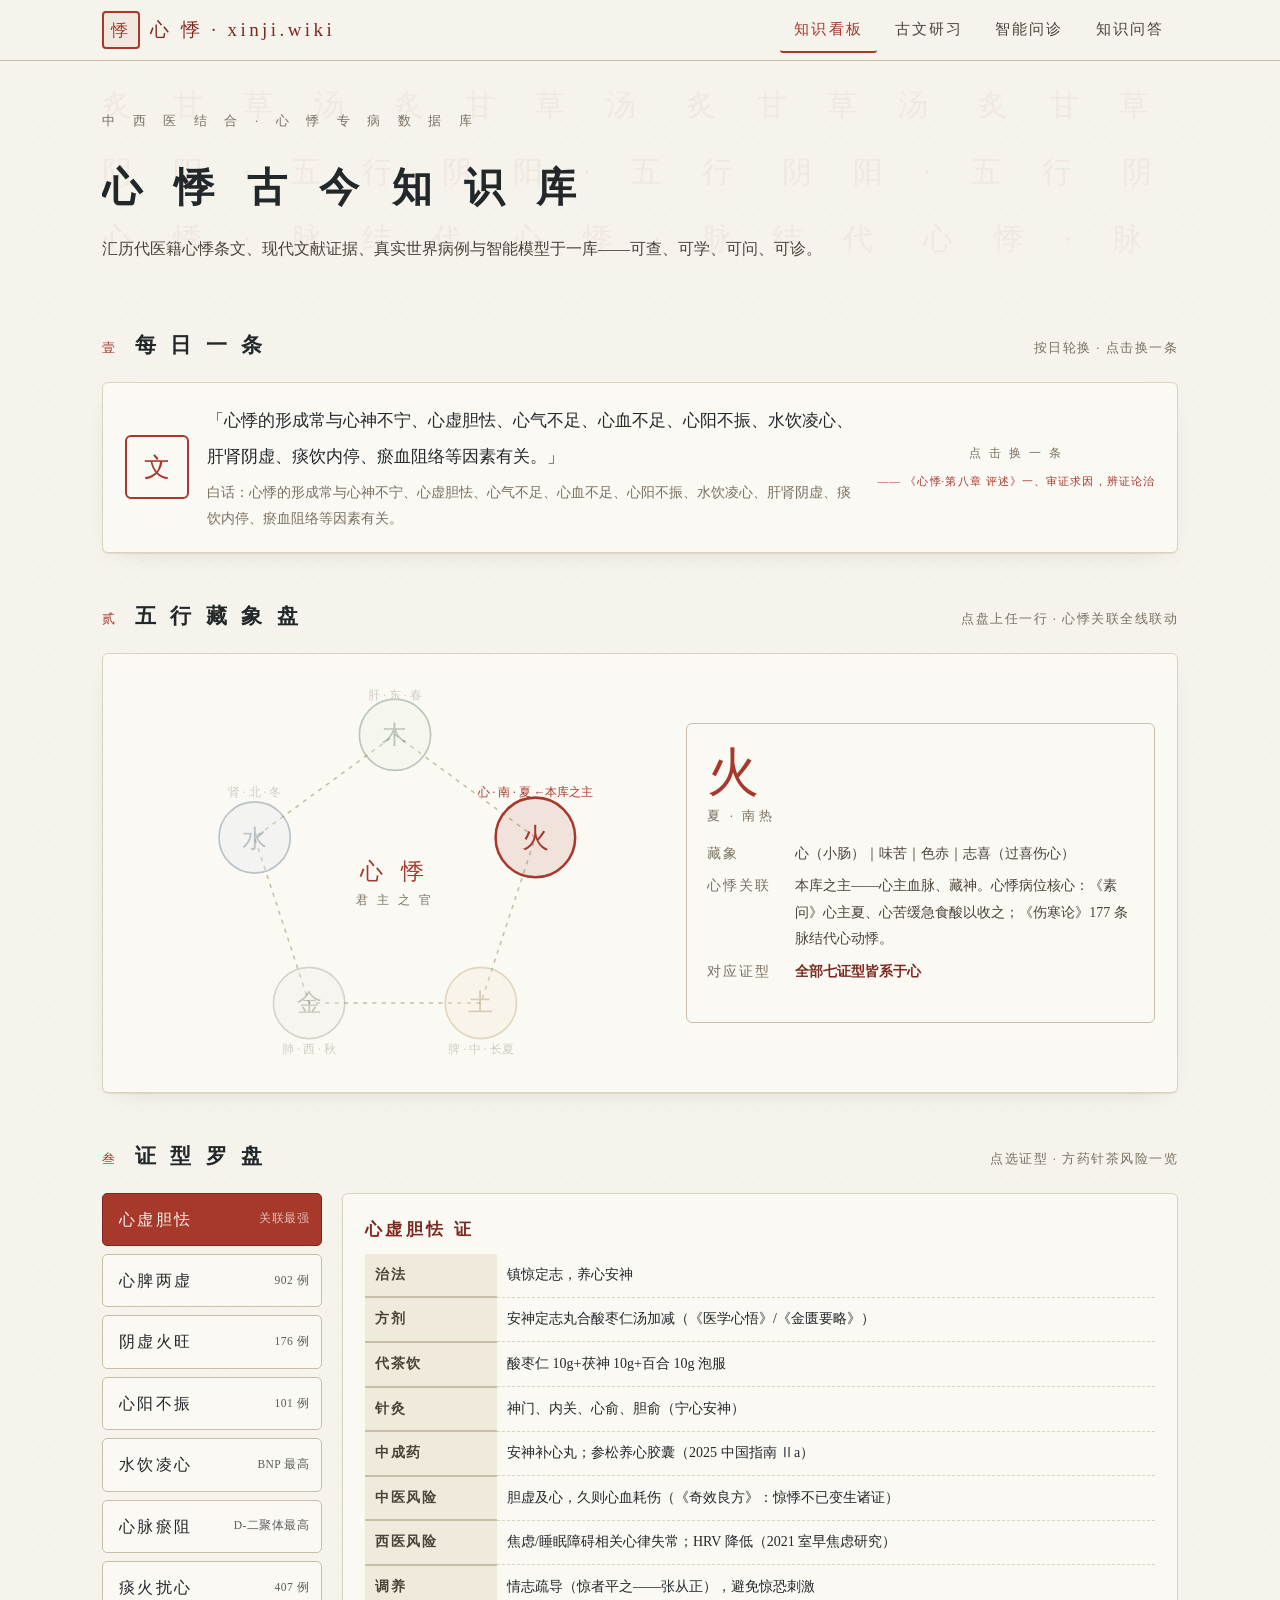
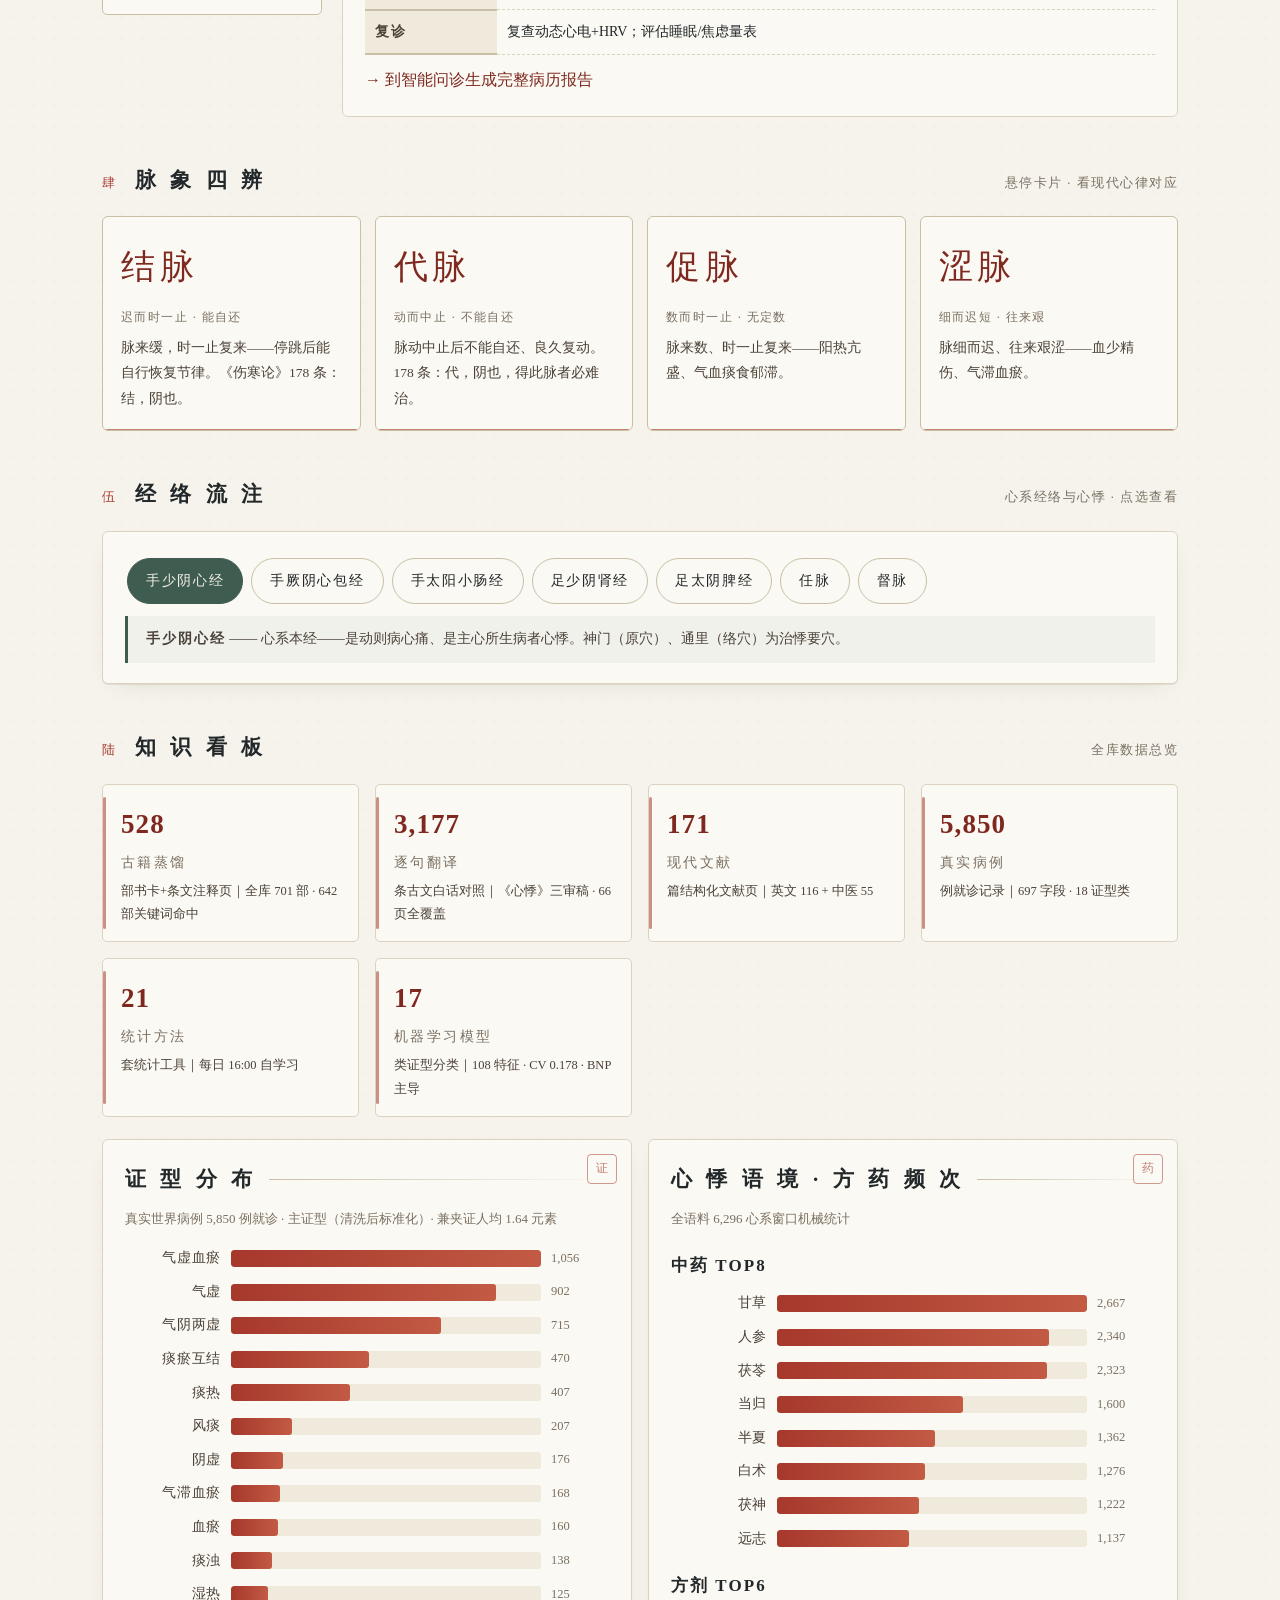
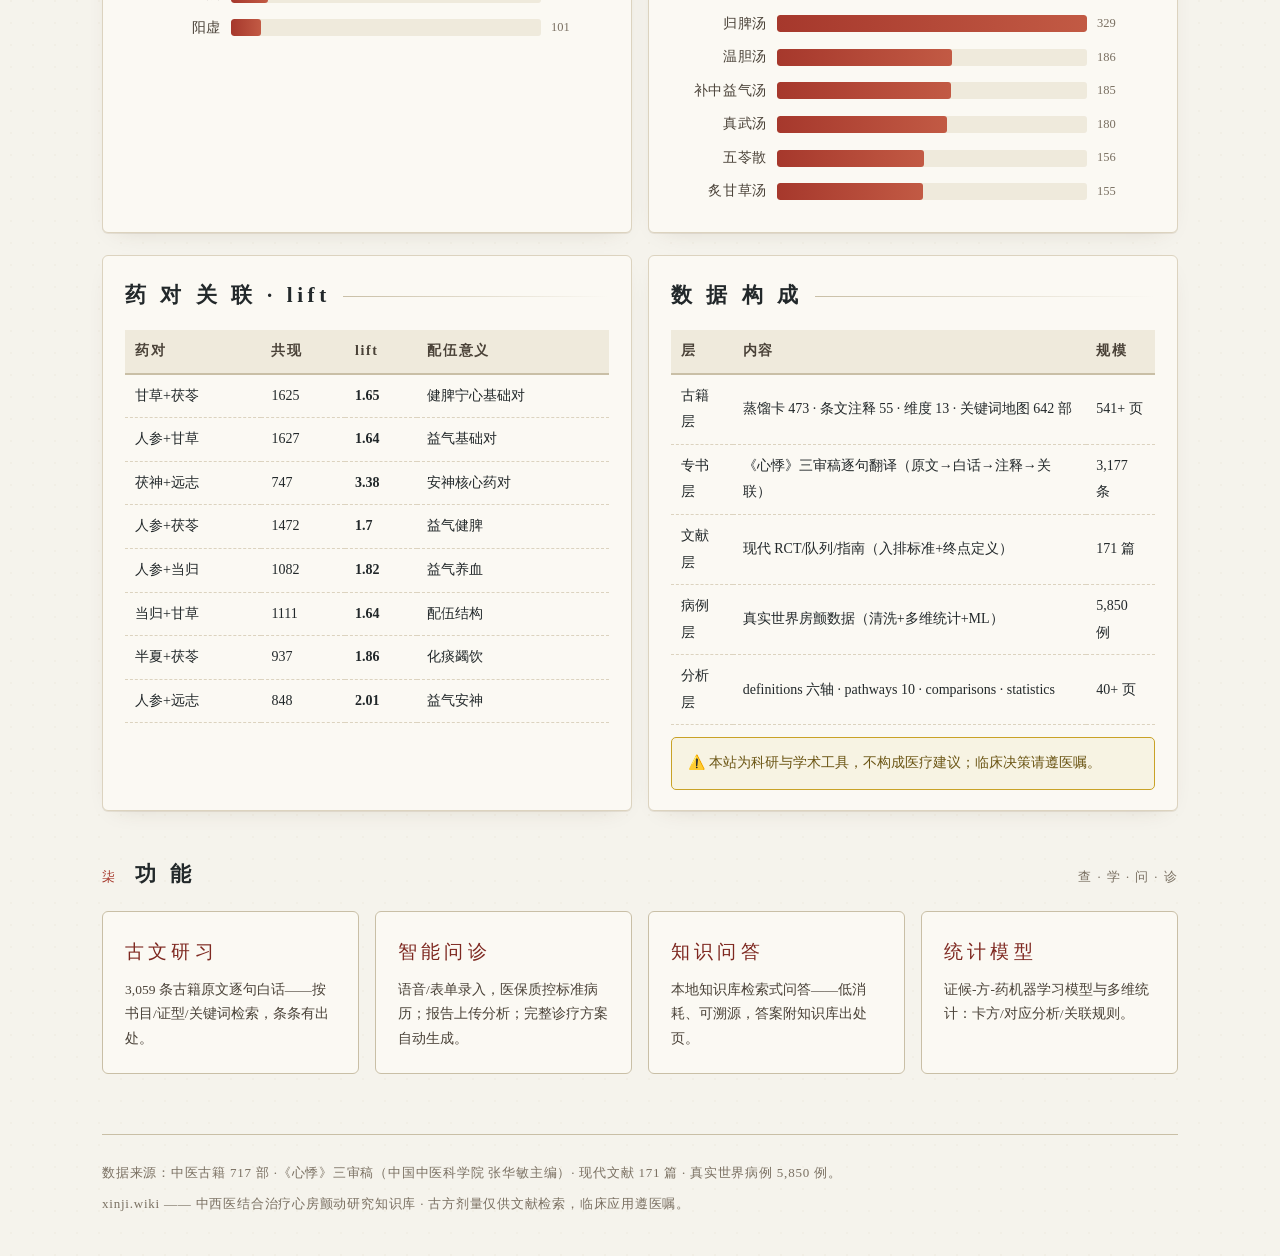
==== commit 27e2337a: "UI v3.1: 滚动视差字墙 + 鼠标跟随微光（lerp）" ====
--- a/index.html
+++ b/index.html
@@ -363,6 +363,40 @@
   // 标题每 9 秒自动翻转一次（mimo flip 节奏）
   const ft = document.querySelector(".flip-title");
   if(ft) setInterval(()=>ft.classList.toggle("flip"), 9000);
+
+  // 滚动视差：字墙随滚动慢速位移（0.28×）+渐隐
+  const wallEl = document.getElementById("patternWall");
+  if(wallEl && !matchMedia("(prefers-reduced-motion: reduce)").matches){
+    let ticking = false;
+    addEventListener("scroll", ()=>{
+      if(ticking) return;
+      ticking = true;
+      requestAnimationFrame(()=>{
+        const y = scrollY;
+        wallEl.style.transform = `translateY(${y * 0.28}px)`;
+        wallEl.style.opacity = Math.max(0, 1 - y / 620);
+        ticking = false;
+      });
+    }, {passive:true});
+  }
+
+  // 鼠标跟随微光（lerp 平滑）
+  const glow = document.createElement("div");
+  glow.className = "cursor-glow";
+  document.body.appendChild(glow);
+  if(!matchMedia("(prefers-reduced-motion: reduce)").matches && matchMedia("(pointer: fine)").matches){
+    let gx = innerWidth/2, gy = innerHeight/2, tx = gx, ty = gy, on = false;
+    addEventListener("mousemove", e=>{
+      tx = e.clientX; ty = e.clientY;
+      if(!on){ on = true; glow.classList.add("on"); }
+    }, {passive:true});
+    addEventListener("mouseleave", ()=>{ glow.classList.remove("on"); on = false; });
+    (function follow(){
+      gx += (tx-gx)*0.12; gy += (ty-gy)*0.12;
+      glow.style.transform = `translate(${gx}px, ${gy}px)`;
+      requestAnimationFrame(follow);
+    })();
+  }
 })();
 </script>
 </body>
--- a/style.css
+++ b/style.css
@@ -256,4 +256,15 @@
   .pattern-row.drift-a,.pattern-row.drift-b,.seal,.aura::before,.topbar{animation:none}
   .fx-letter{opacity:1; transform:none; animation:none}
   .flip-title:hover .flip-inner{transform:none}
-}
+  .cursor-glow{display:none}
+}
+
+/* 鼠标跟随微光 */
+.cursor-glow{position:fixed; left:0; top:0; width:520px; height:520px; margin:-260px 0 0 -260px;
+  border-radius:50%; pointer-events:none; z-index:60; mix-blend-mode:multiply; opacity:0;
+  background:radial-gradient(circle, rgba(166,56,44,.10) 0%, rgba(176,141,79,.07) 34%, transparent 68%);
+  transition:opacity .5s ease}
+.cursor-glow.on{opacity:1}
+
+/* 字墙视差容器 */
+.pattern-wall{will-change:transform}
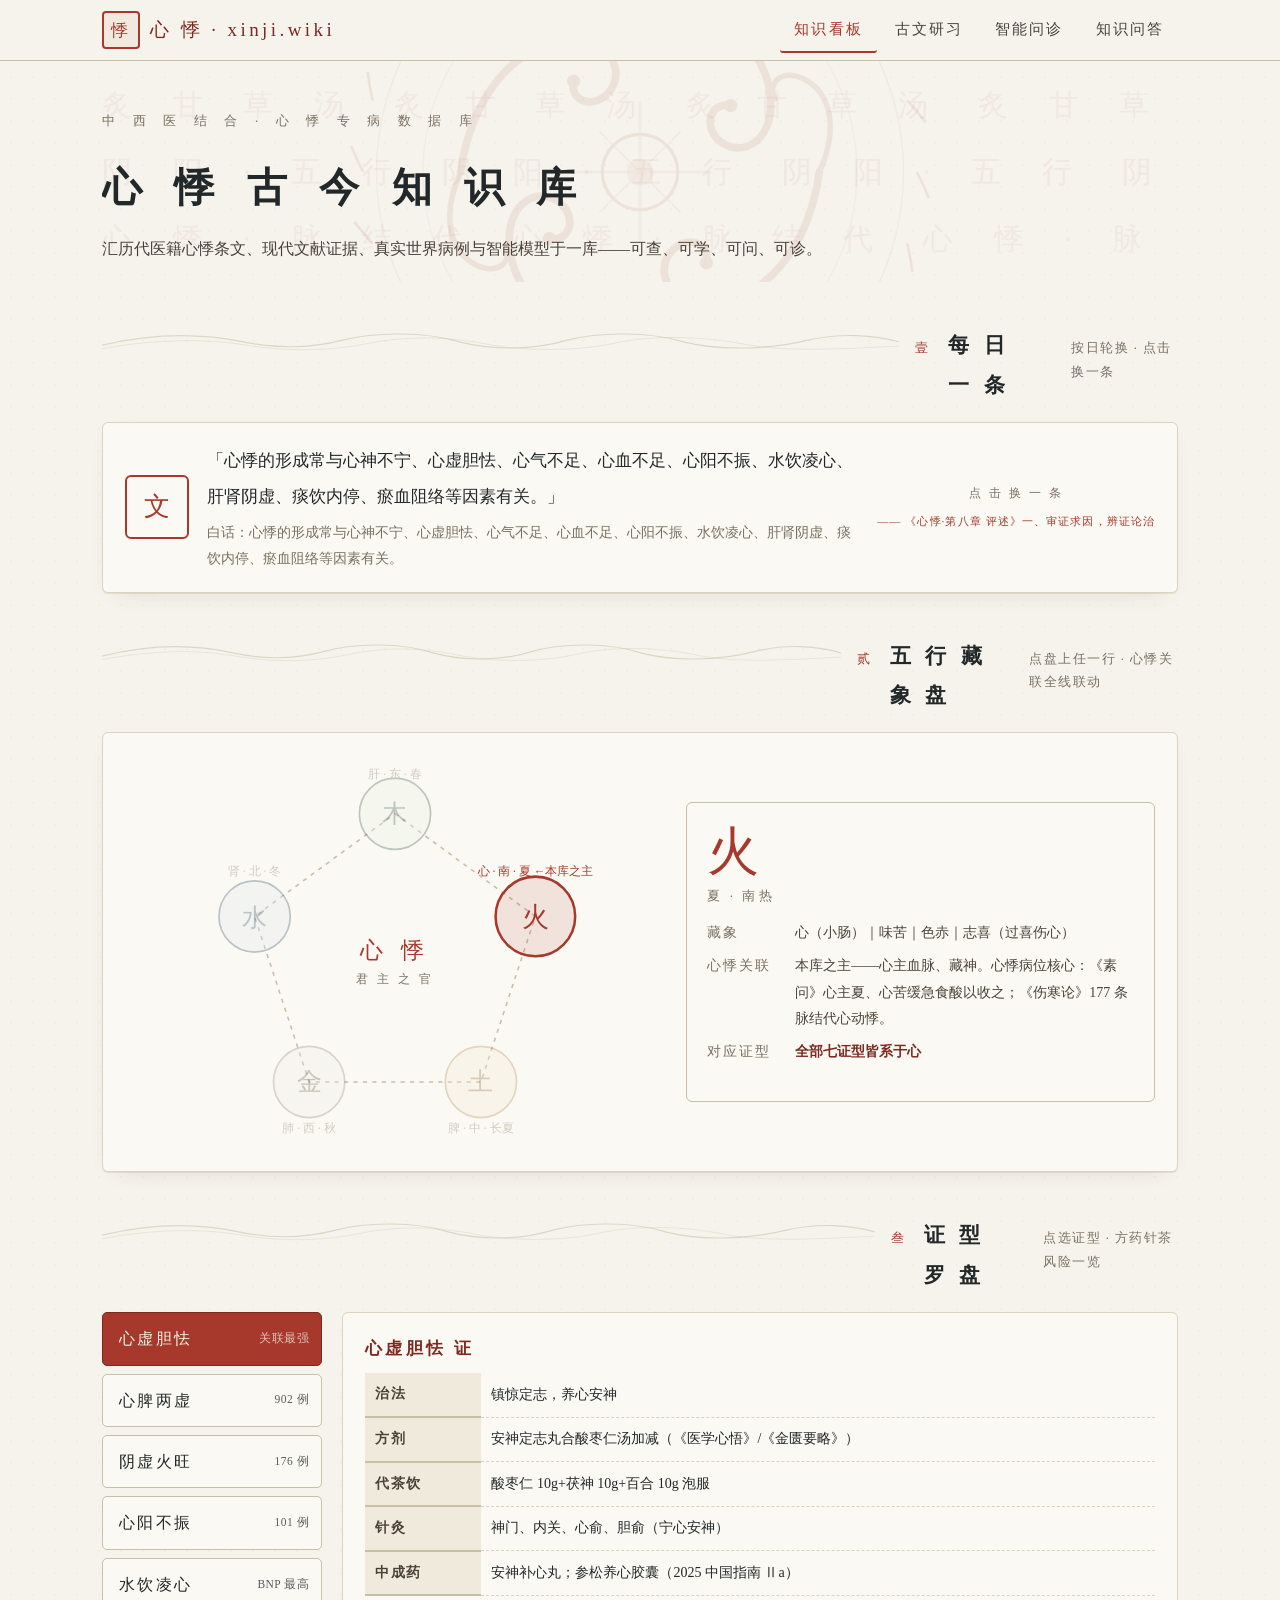
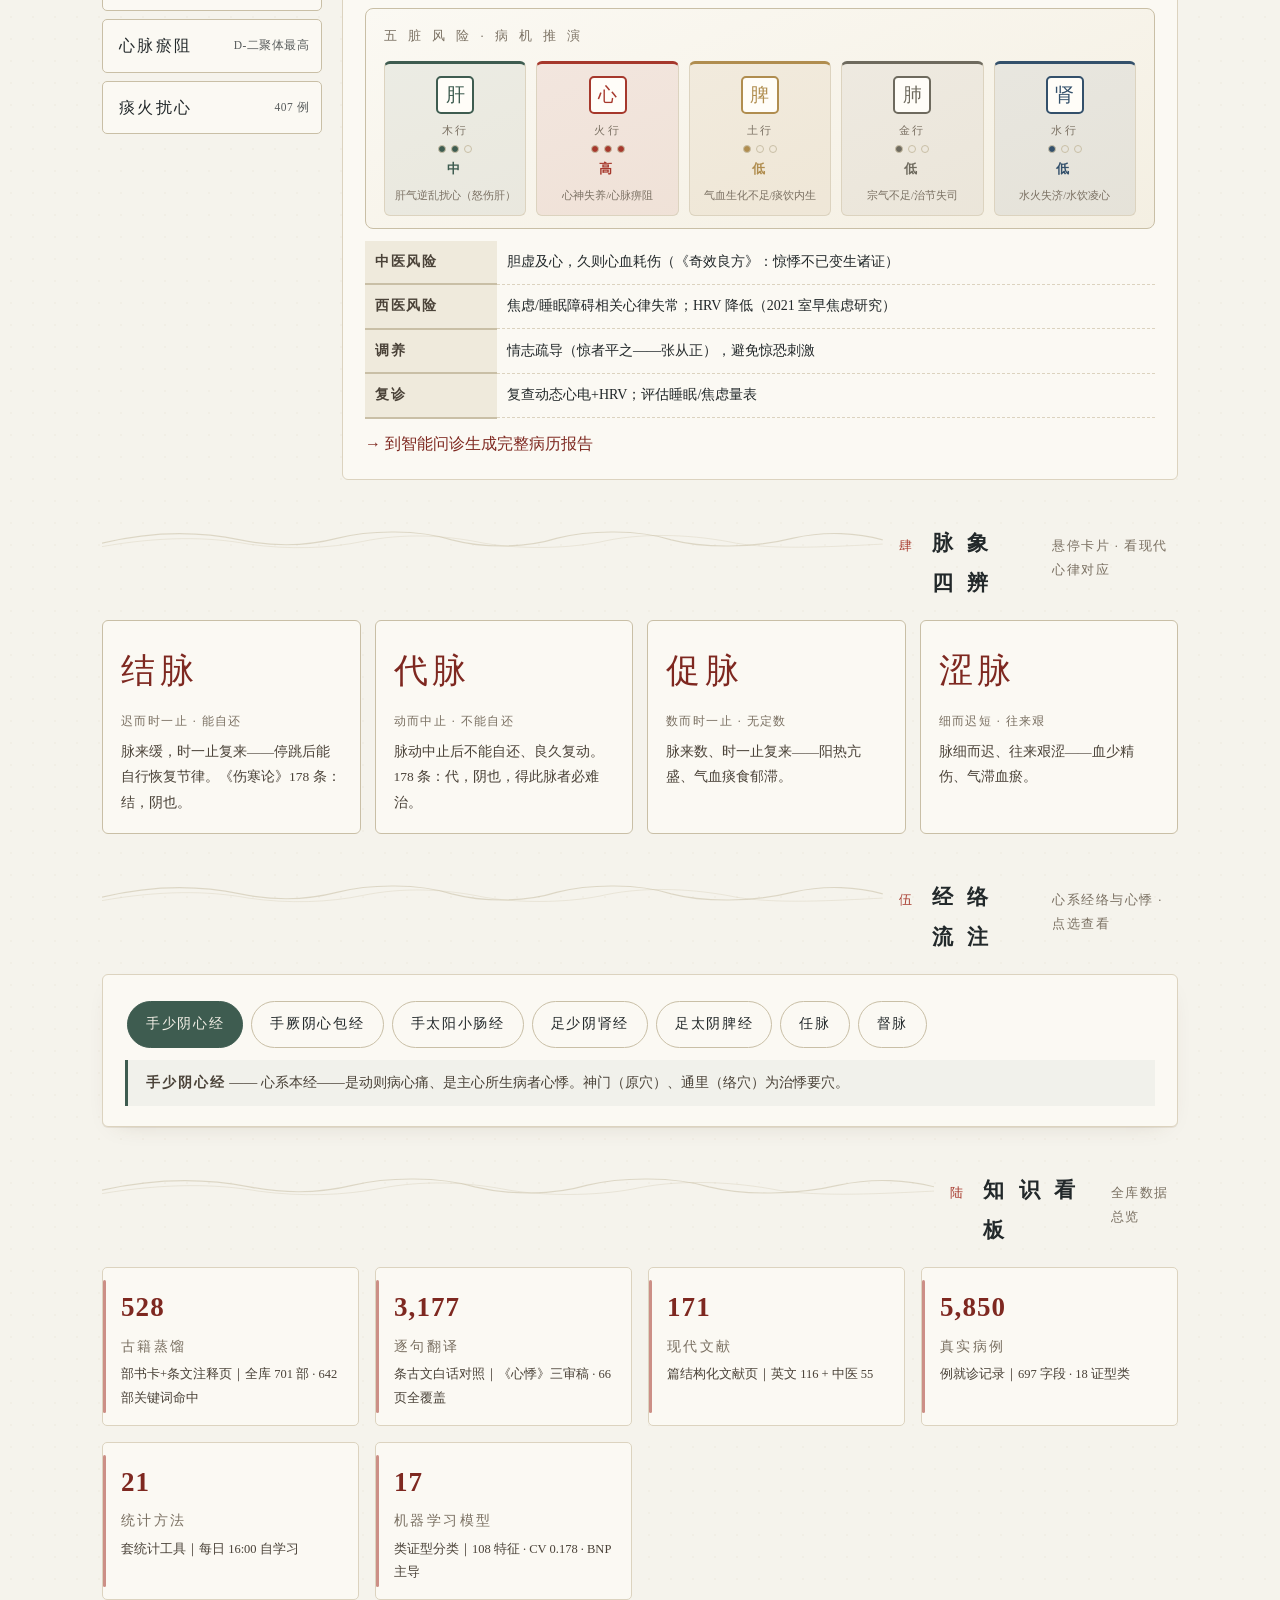
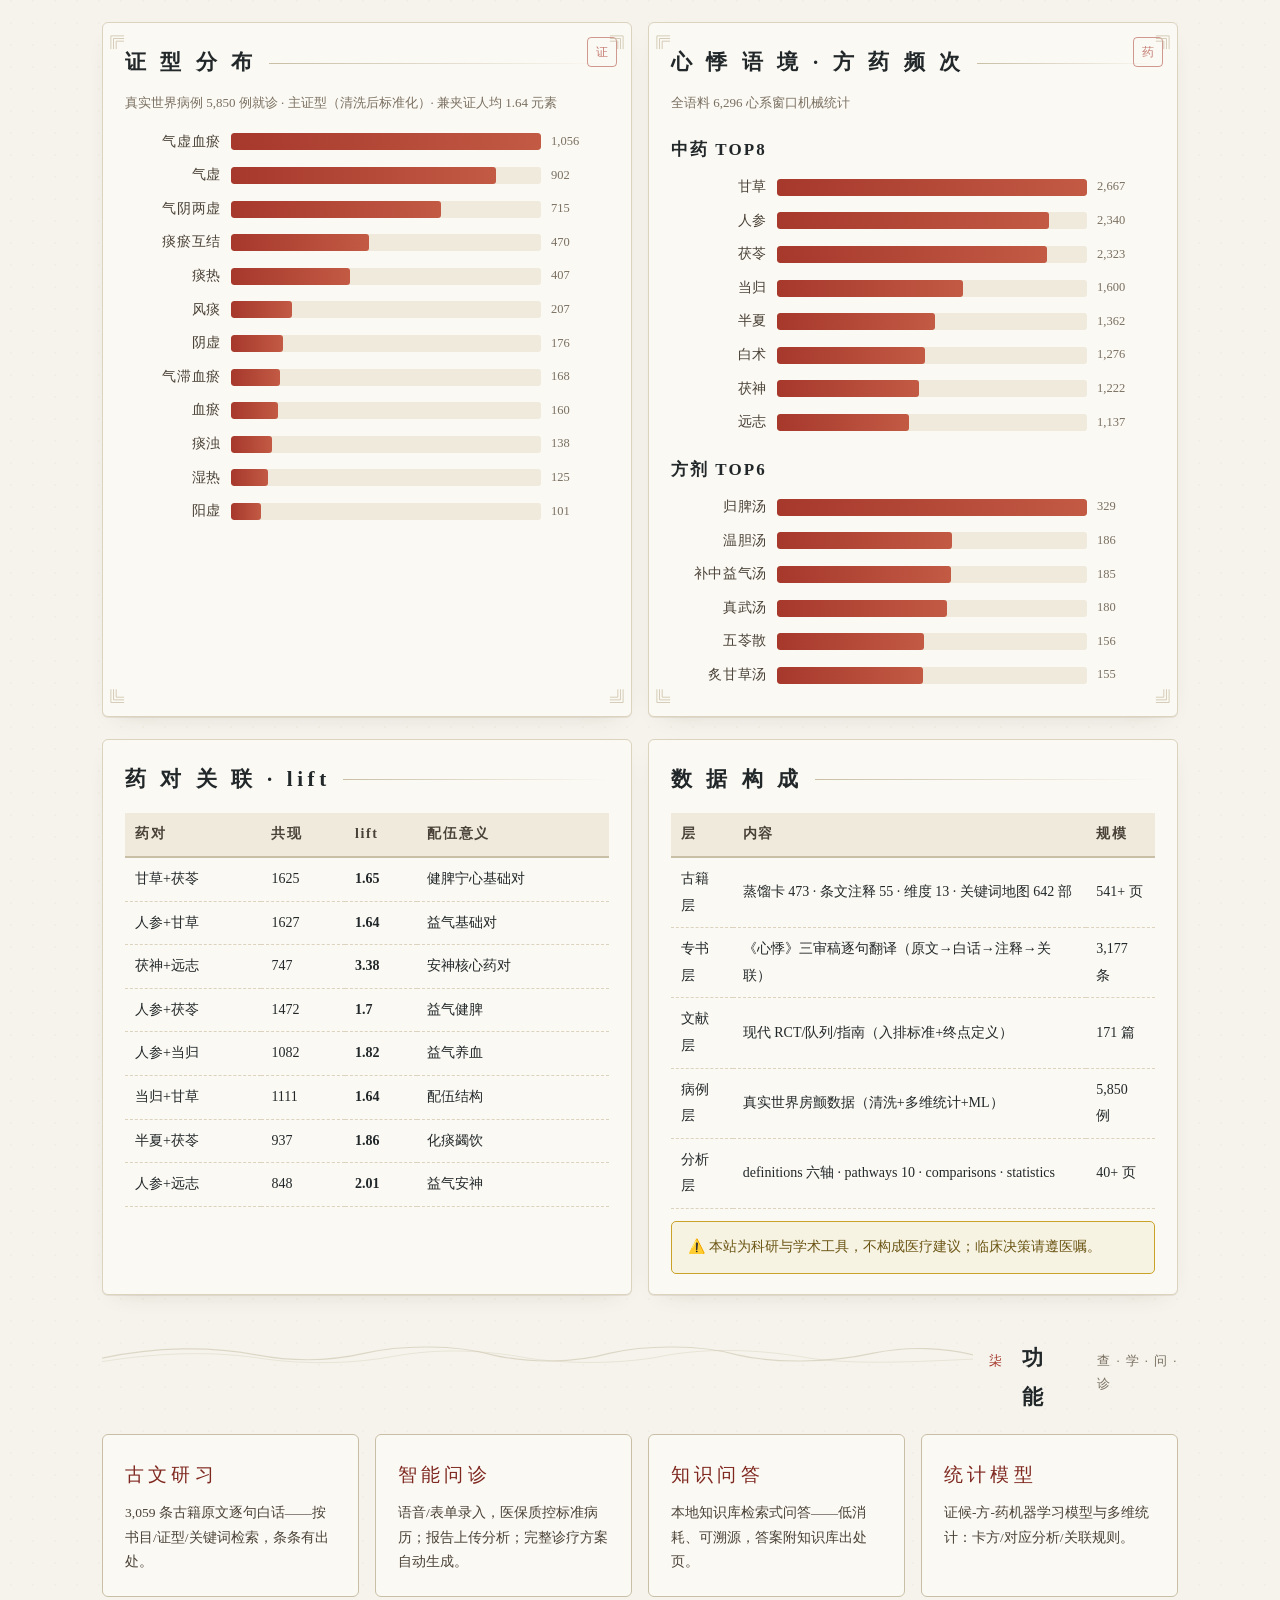
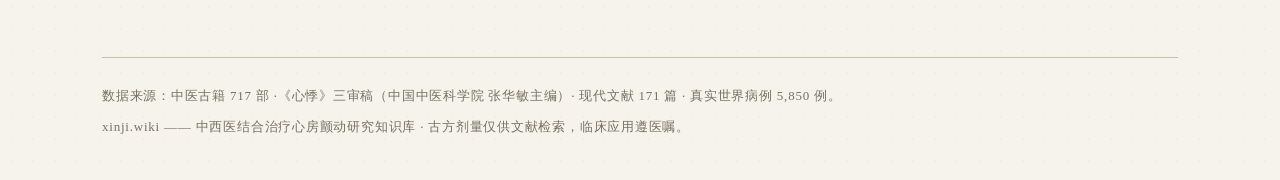
==== commit f4ac4061: "UI v4: 团龙图腾水印/祥云分节带/回纹角饰 + 五脏风险精致盘（motifs.js 组件）" ====
--- a/index.html
+++ b/index.html
@@ -189,6 +189,7 @@
 <script src="data/model_priors.js"></script>
 <script src="data/zhiliao_data.js"></script>
 <script src="data/guwen_index.js"></script>
+<script src="motifs.js"></script>
 <script>
 /* ═══ 壹 · 每日一条 ═══ */
 const G = window.GUWEN || [];
@@ -247,12 +248,17 @@
       <tr><th>代茶饮</th><td>${z["代茶饮"]||""}</td></tr>
       <tr><th>针灸</th><td>${z["针灸"]||""}</td></tr>
       <tr><th>中成药</th><td>${z["中成药"]||""}</td></tr>
+    </table>
+    <div id="organSlot"></div>
+    <table>
       <tr><th>中医风险</th><td>${z["风险_中医"]||""}</td></tr>
       <tr><th>西医风险</th><td>${z["风险_西医"]||""}</td></tr>
       <tr><th>调养</th><td>${z["调养"]||""}</td></tr>
       <tr><th>复诊</th><td>${z["复诊"]||""}</td></tr>
     </table>
     <div style="margin-top:10px"><a href="wenzhen.html">→ 到智能问诊生成完整病历报告</a></div>`;
+  const slot = document.getElementById("organSlot");
+  if(slot && window.renderOrganRisk) renderOrganRisk(slot, SYNDROME_ORGAN_RISK[k] || {心:3}, "五 脏 风 险 · 病 机 推 演");
 }
 drawSynList();
 pickSyn(Object.keys(Z)[0]||"心虚胆怯", document.querySelector(".syn-item"));
--- a/style.css
+++ b/style.css
@@ -268,3 +268,42 @@
 
 /* 字墙视差容器 */
 .pattern-wall{will-change:transform}
+
+/* ═══════ 雅致纹样层（团龙/祥云/回纹/五脏风险盘） ═══════ */
+
+/* 团龙图腾水印 */
+.dragon-holder{position:absolute; inset:0; display:flex; align-items:center; justify-content:center;
+  pointer-events:none; z-index:0; color:var(--zhu)}
+.dragon-medallion{width:min(62vw,620px); height:auto}
+.dragon-ring{transform-origin:280px 280px; animation:dragonSpin 140s linear infinite}
+@keyframes dragonSpin{to{transform:rotate(360deg)}}
+
+/* 祥云分节带 */
+.cloud-band-holder{width:100%; height:22px; margin:2px 0 10px; color:var(--line-2)}
+.cloud-band{width:100%; height:22px; display:block}
+
+/* 回纹角饰 */
+.panel.corner{position:relative}
+.fret-corner{position:absolute; color:var(--line-2); opacity:.85; pointer-events:none}
+.fret-tl{left:7px; top:7px}
+.fret-tr{right:7px; top:7px; transform:scaleX(-1)}
+.fret-bl{left:7px; bottom:7px; transform:scaleY(-1)}
+.fret-br{right:7px; bottom:7px; transform:scale(-1,-1)}
+
+/* 五脏风险精致盘 */
+.organ-board{background:linear-gradient(160deg,#FBF9F3,#F4EFE2); border:1px solid var(--line-2);
+  border-radius:8px; padding:16px 18px 12px; margin:12px 0}
+.organ-caption{font-size:12.5px; letter-spacing:.32em; color:var(--muted); margin-bottom:12px}
+.organ-row{display:grid; grid-template-columns:repeat(5,1fr); gap:10px}
+.organ-card{background:var(--ocb); border:1px solid var(--line); border-top:3px solid var(--oc);
+  border-radius:6px; padding:12px 8px 10px; text-align:center; transition:transform .18s ease, box-shadow .18s}
+.organ-card:hover{transform:translateY(-3px); box-shadow:0 12px 26px -18px rgba(80,50,20,.5)}
+.organ-seal{width:38px; height:38px; margin:0 auto; border:2px solid var(--oc); border-radius:5px;
+  display:flex; align-items:center; justify-content:center; font-size:19px; color:var(--oc);
+  background:#FFFDF8}
+.organ-fang{font-size:11px; color:var(--muted); letter-spacing:.22em; margin:6px 0 4px}
+.organ-dots{display:flex; gap:5px; justify-content:center; margin:4px 0}
+.odot{width:8px; height:8px; border-radius:50%; border:1px solid var(--line-2); background:transparent}
+.organ-lv{font-size:13px; letter-spacing:.28em; font-weight:600}
+.organ-warn{font-size:10.5px; color:var(--muted); line-height:1.7; margin-top:5px}
+@media (max-width:720px){ .organ-row{grid-template-columns:repeat(2,1fr)} }
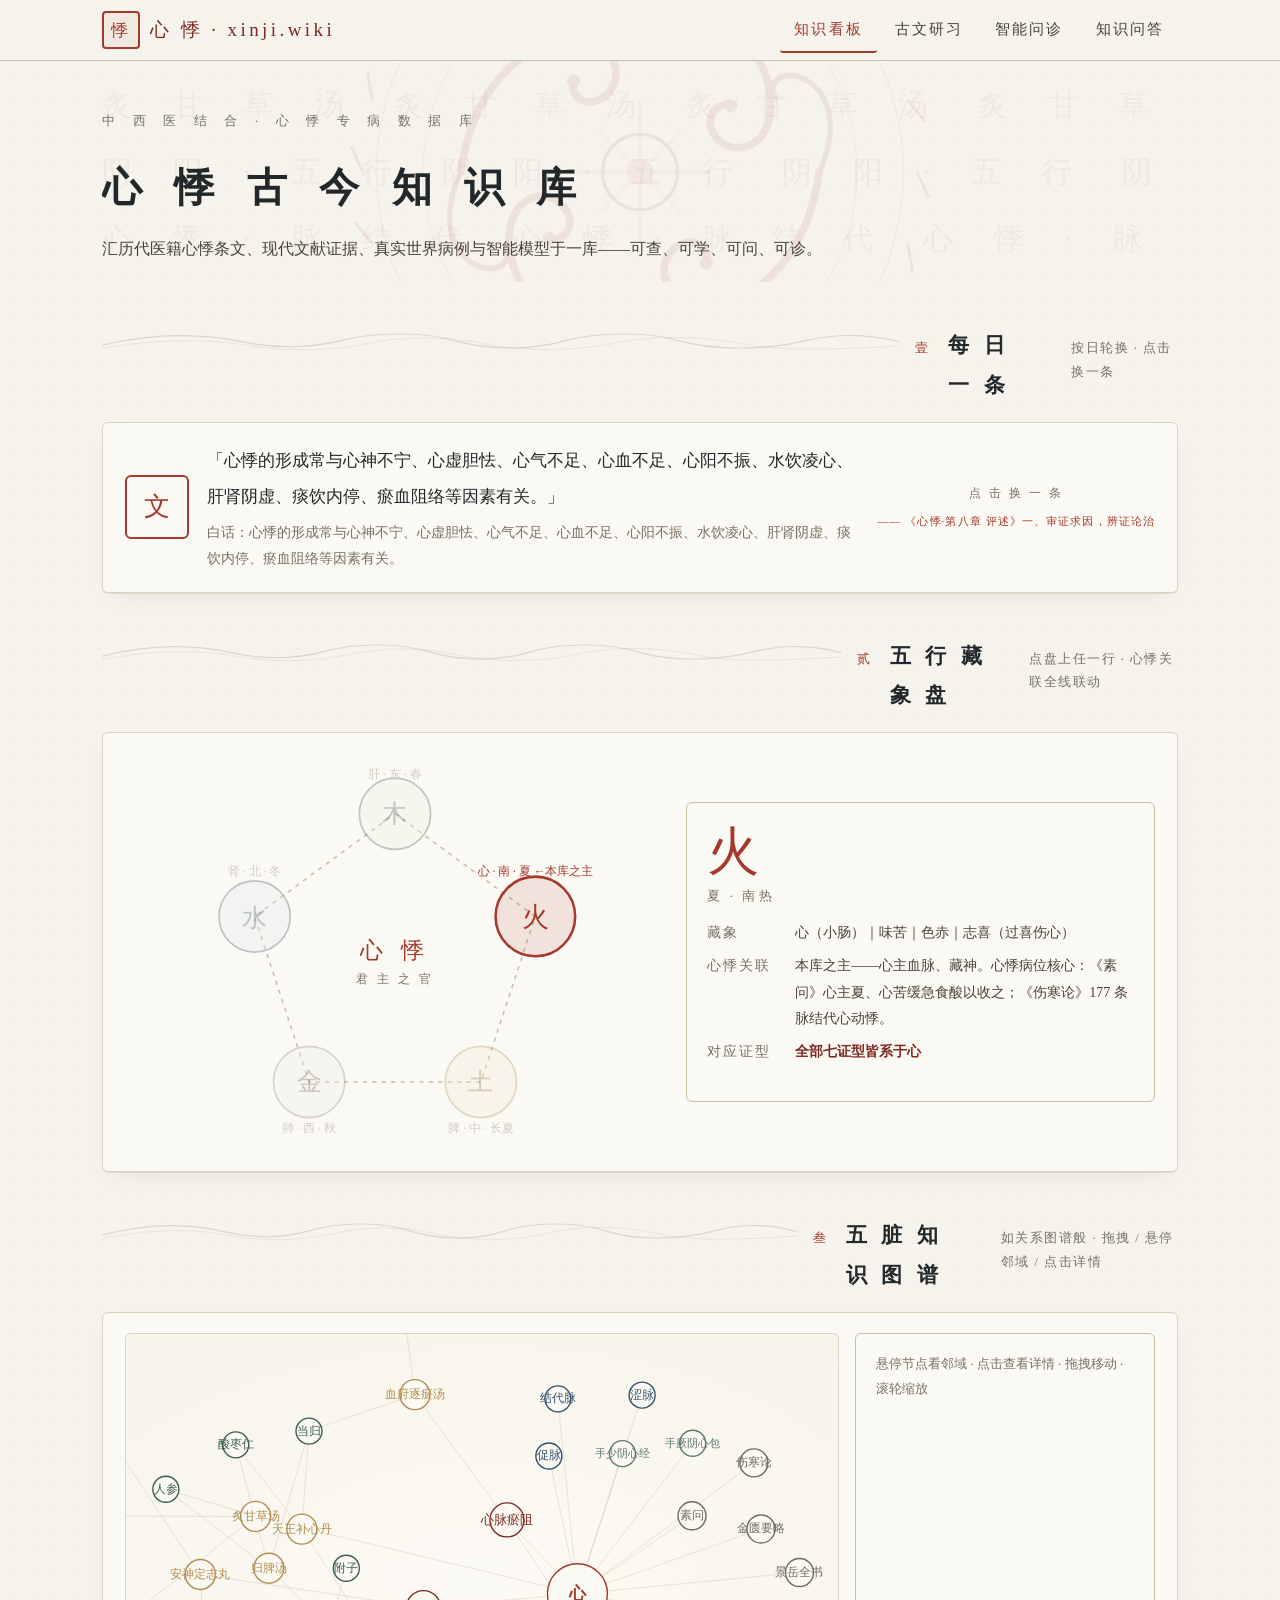
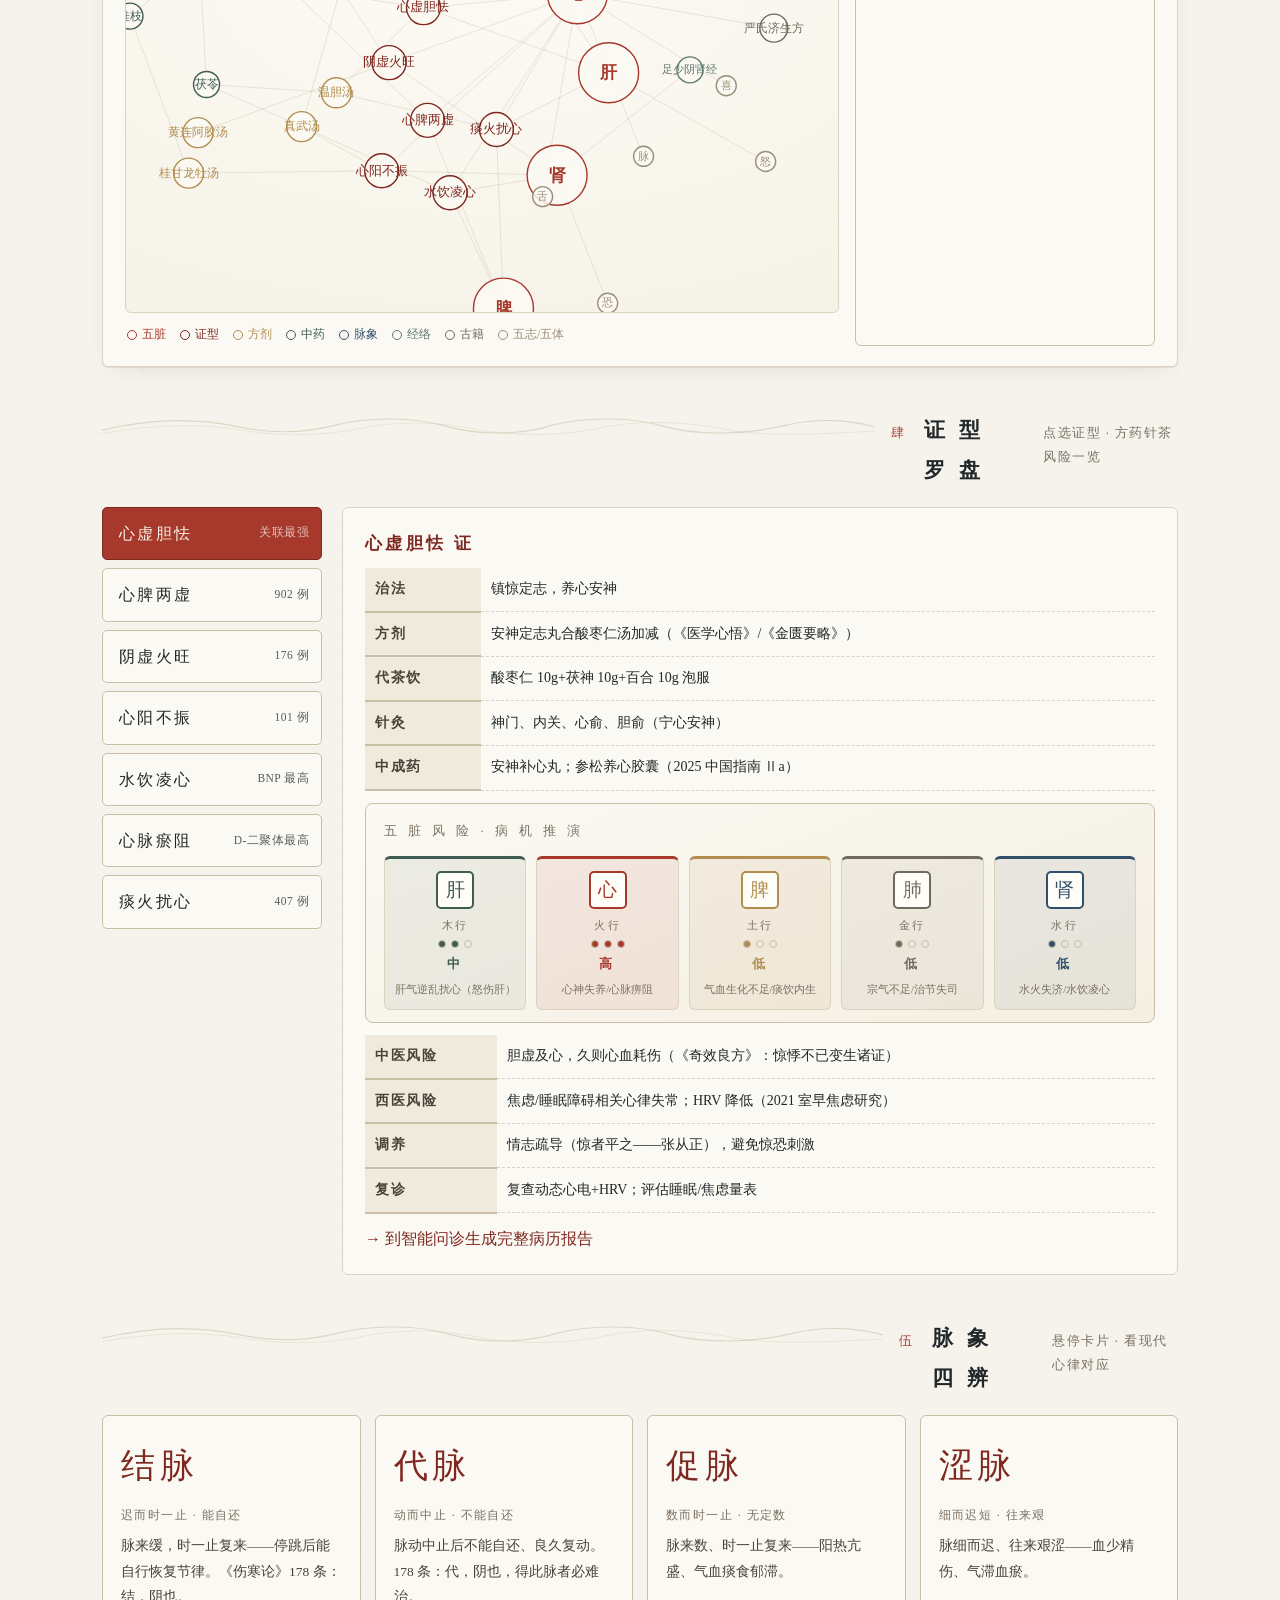
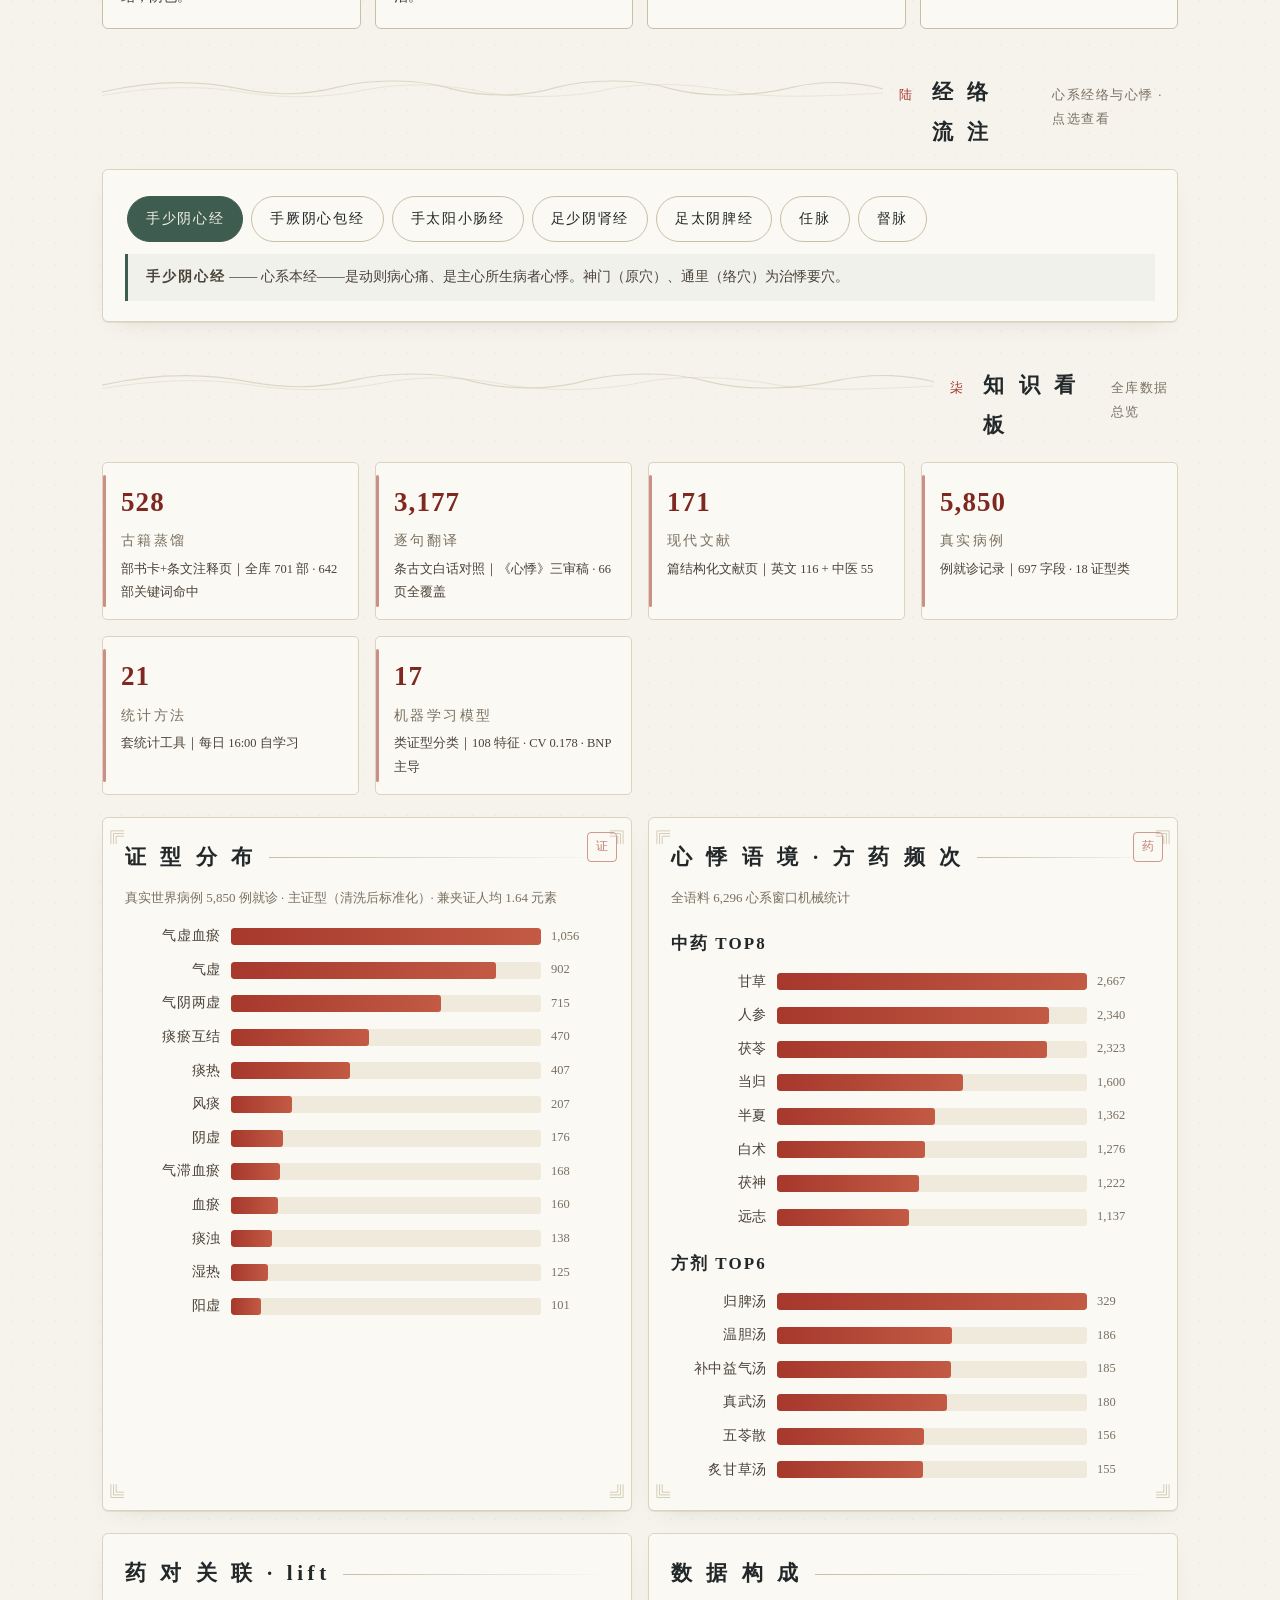
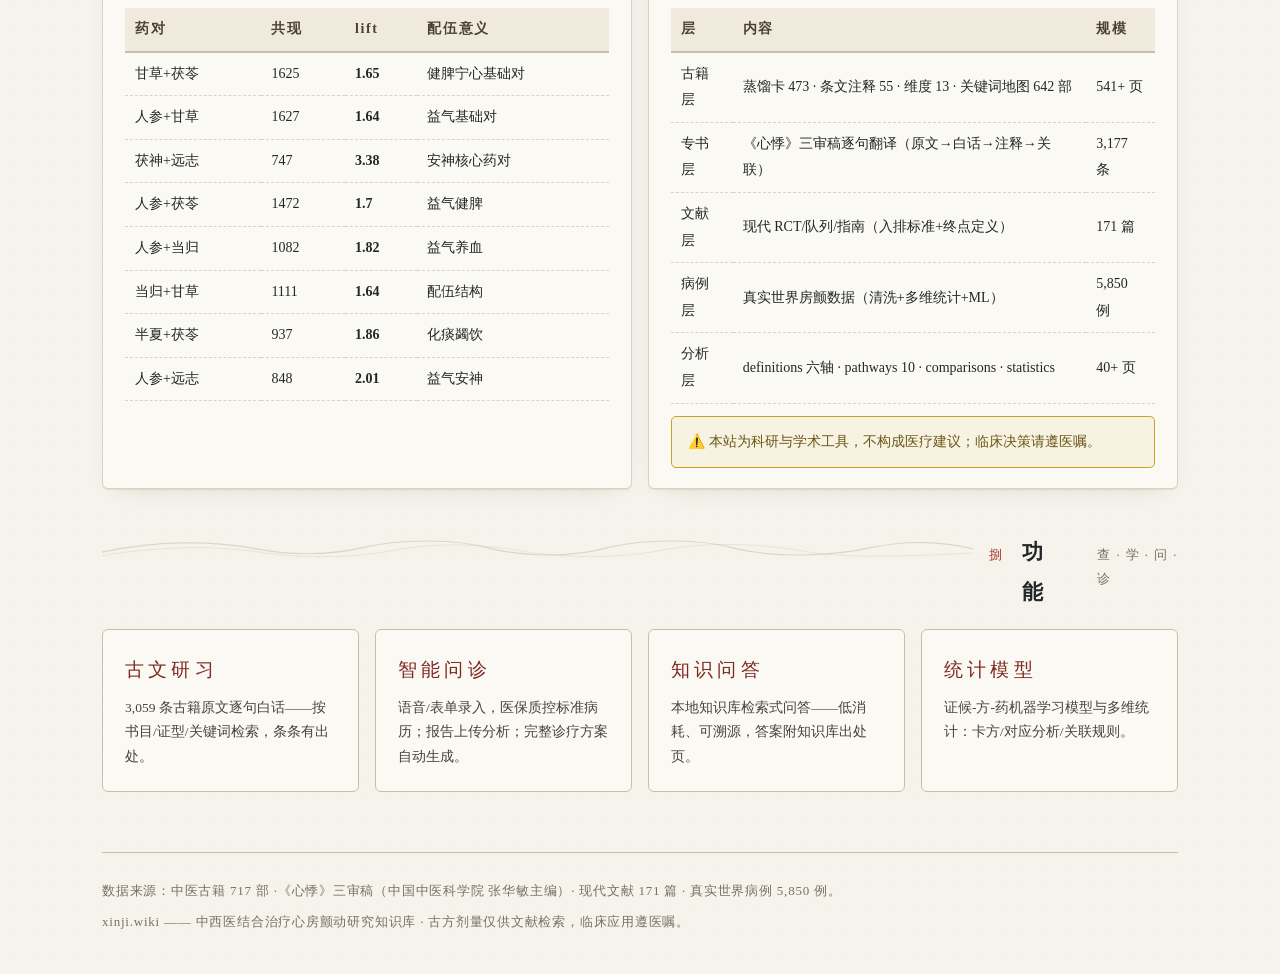
==== commit 4ef99b49: "UI v5: 五脏知识图谱（Obsidian 式力导向·48 节点 61 边·拖拽/邻域高亮/详情联动）" ====
--- a/index.html
+++ b/index.html
@@ -99,9 +99,33 @@
     </div>
   </section>
 
-  <!-- 叁 · 证型罗盘 -->
-  <div class="section-lead reveal">
-    <span class="no">叁</span><h2>证 型 罗 盘</h2>
+  <!-- 叁 · 五脏知识图谱 -->
+  <div class="section-lead reveal">
+    <span class="no">叁</span><h2>五 脏 知 识 图 谱</h2>
+    <span class="hint">如关系图谱般 · 拖拽 / 悬停邻域 / 点击详情</span>
+  </div>
+  <section class="panel reveal">
+    <div class="graph-stage">
+      <div>
+        <canvas id="wgGraph" class="graph-canvas"></canvas>
+        <div class="graph-legend">
+          <span class="sw" style="color:#A6382C"><span class="dotc"></span>五脏</span>
+          <span class="sw" style="color:#7E2820"><span class="dotc"></span>证型</span>
+          <span class="sw" style="color:#B08D4F"><span class="dotc"></span>方剂</span>
+          <span class="sw" style="color:#3E5C50"><span class="dotc"></span>中药</span>
+          <span class="sw" style="color:#33506B"><span class="dotc"></span>脉象</span>
+          <span class="sw" style="color:#5F7A6E"><span class="dotc"></span>经络</span>
+          <span class="sw" style="color:#6E6A5E"><span class="dotc"></span>古籍</span>
+          <span class="sw" style="color:#9A8F7A"><span class="dotc"></span>五志/五体</span>
+        </div>
+      </div>
+      <div class="graph-info" id="wgInfo"></div>
+    </div>
+  </section>
+
+  <!-- 肆 · 证型罗盘 -->
+  <div class="section-lead reveal">
+    <span class="no">肆</span><h2>证 型 罗 盘</h2>
     <span class="hint">点选证型 · 方药针茶风险一览</span>
   </div>
   <section class="compass reveal">
@@ -109,16 +133,16 @@
     <div class="syn-detail" id="synDetail"></div>
   </section>
 
-  <!-- 肆 · 脉象四辨 -->
-  <div class="section-lead reveal">
-    <span class="no">肆</span><h2>脉 象 四 辨</h2>
+  <!-- 伍 · 脉象四辨 -->
+  <div class="section-lead reveal">
+    <span class="no">伍</span><h2>脉 象 四 辨</h2>
     <span class="hint">悬停卡片 · 看现代心律对应</span>
   </div>
   <section class="pulse-grid reveal" id="pulseGrid"></section>
 
-  <!-- 伍 · 经络流注 -->
-  <div class="section-lead reveal">
-    <span class="no">伍</span><h2>经 络 流 注</h2>
+  <!-- 陆 · 经络流注 -->
+  <div class="section-lead reveal">
+    <span class="no">陆</span><h2>经 络 流 注</h2>
     <span class="hint">心系经络与心悸 · 点选查看</span>
   </div>
   <section class="panel reveal">
@@ -126,9 +150,9 @@
     <div class="mer-info" id="merInfo"></div>
   </section>
 
-  <!-- 陆 · 知识看板 -->
-  <div class="section-lead reveal">
-    <span class="no">陆</span><h2>知 识 看 板</h2>
+  <!-- 柒 · 知识看板 -->
+  <div class="section-lead reveal">
+    <span class="no">柒</span><h2>知 识 看 板</h2>
     <span class="hint">全库数据总览</span>
   </div>
   <div class="grid g4 reveal" id="stats"></div>
@@ -167,9 +191,9 @@
     </section>
   </div>
 
-  <!-- 柒 · 功能 -->
-  <div class="section-lead reveal">
-    <span class="no">柒</span><h2>功 能</h2>
+  <!-- 捌 · 功能 -->
+  <div class="section-lead reveal">
+    <span class="no">捌</span><h2>功 能</h2>
     <span class="hint">查 · 学 · 问 · 诊</span>
   </div>
   <div class="grid g4 reveal">
@@ -190,6 +214,7 @@
 <script src="data/zhiliao_data.js"></script>
 <script src="data/guwen_index.js"></script>
 <script src="motifs.js"></script>
+<script src="graph.js"></script>
 <script>
 /* ═══ 壹 · 每日一条 ═══ */
 const G = window.GUWEN || [];
--- a/style.css
+++ b/style.css
@@ -274,6 +274,8 @@
 /* 团龙图腾水印 */
 .dragon-holder{position:absolute; inset:0; display:flex; align-items:center; justify-content:center;
   pointer-events:none; z-index:0; color:var(--zhu)}
+header{position:relative}
+header{overflow:hidden}
 .dragon-medallion{width:min(62vw,620px); height:auto}
 .dragon-ring{transform-origin:280px 280px; animation:dragonSpin 140s linear infinite}
 @keyframes dragonSpin{to{transform:rotate(360deg)}}
@@ -307,3 +309,13 @@
 .organ-lv{font-size:13px; letter-spacing:.28em; font-weight:600}
 .organ-warn{font-size:10.5px; color:var(--muted); line-height:1.7; margin-top:5px}
 @media (max-width:720px){ .organ-row{grid-template-columns:repeat(2,1fr)} }
+
+/* 五脏知识图谱（Obsidian 关系图谱式） */
+.graph-stage{display:grid; grid-template-columns:1fr 300px; gap:16px; align-items:stretch}
+.graph-canvas{width:100%; height:580px; border:1px solid var(--line); border-radius:6px;
+  background:radial-gradient(1200px 640px at 50% 42%, #FCFAF4, #F2EDE0); cursor:grab; display:block}
+.graph-info{background:#FBF9F3; border:1px solid var(--line-2); border-radius:6px; padding:18px 20px; min-height:580px}
+.graph-legend{display:flex; gap:14px; flex-wrap:wrap; margin:10px 2px 0; font-size:12px; color:var(--muted)}
+.graph-legend .sw{display:inline-flex; align-items:center; gap:5px}
+.graph-legend .dotc{width:10px; height:10px; border-radius:50%; border:1.5px solid currentColor}
+@media (max-width:860px){ .graph-stage{grid-template-columns:1fr} .graph-canvas{height:460px} .graph-info{min-height:0} }
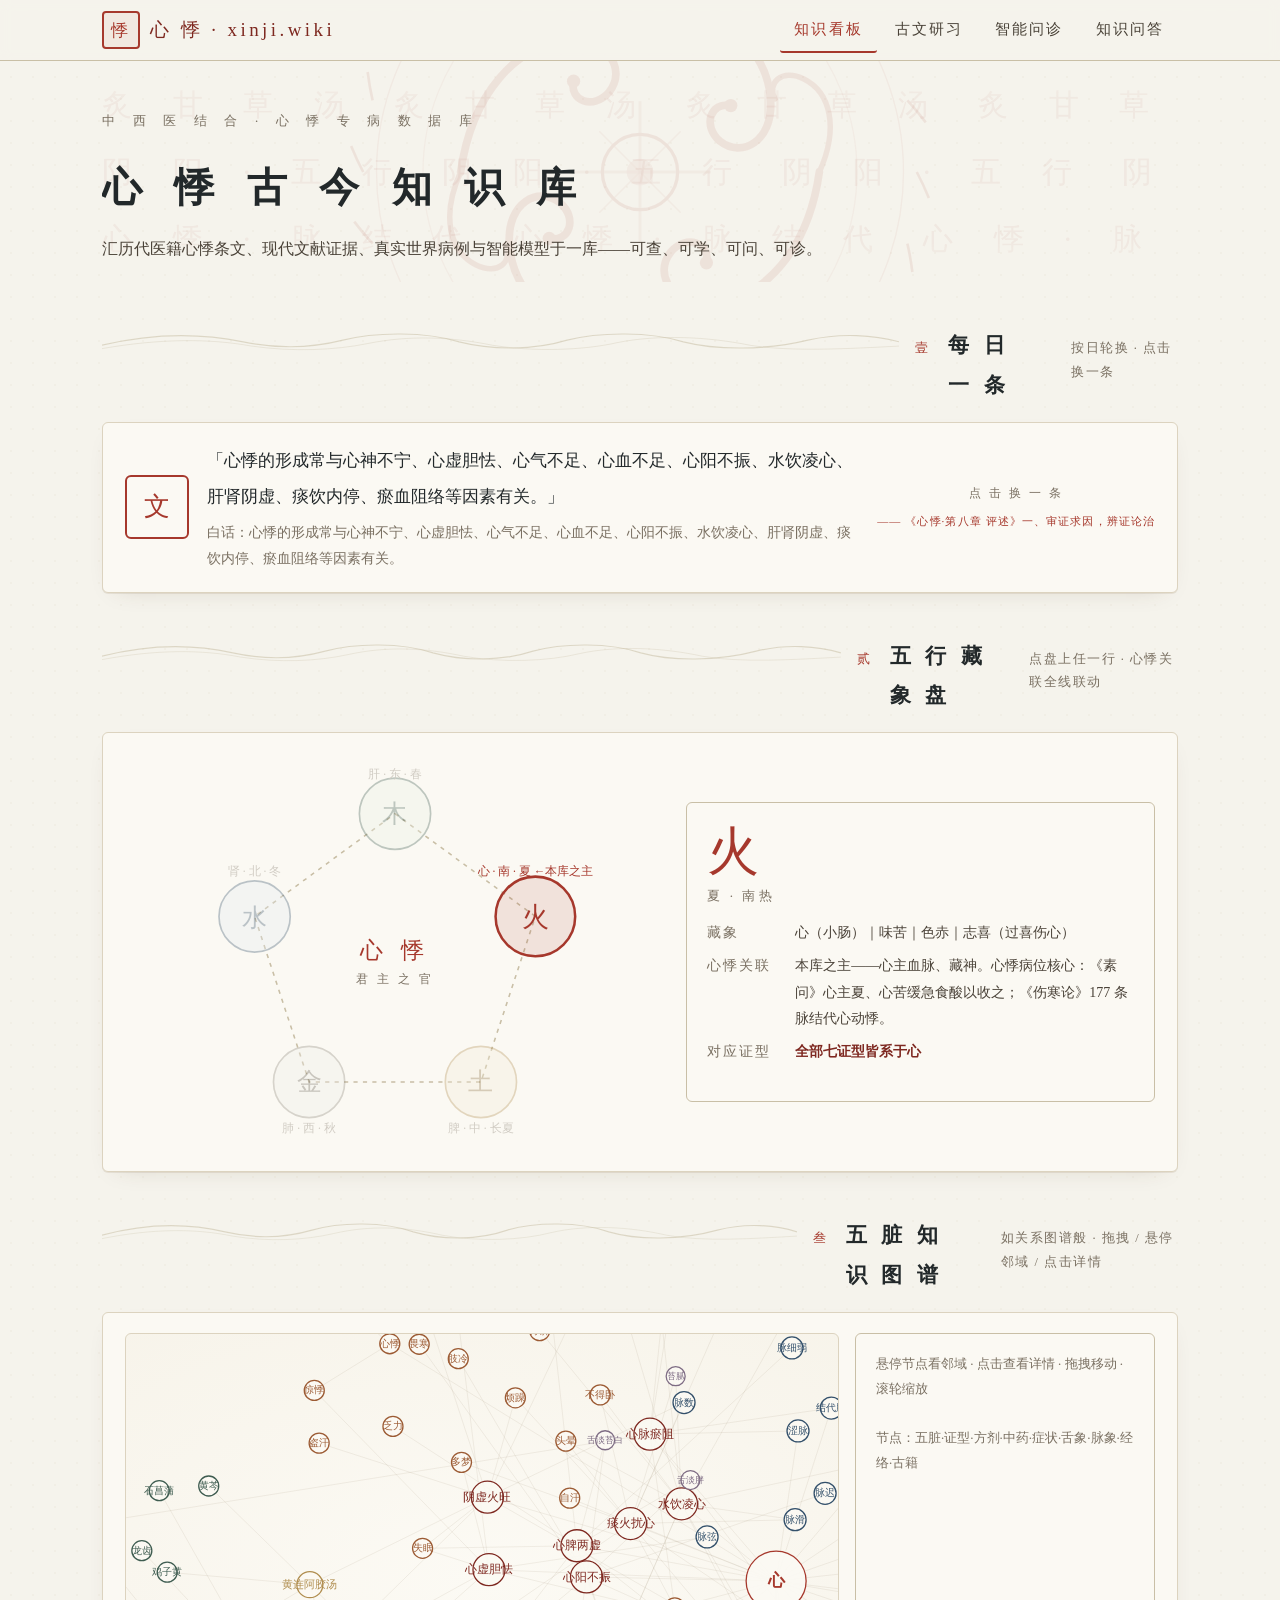
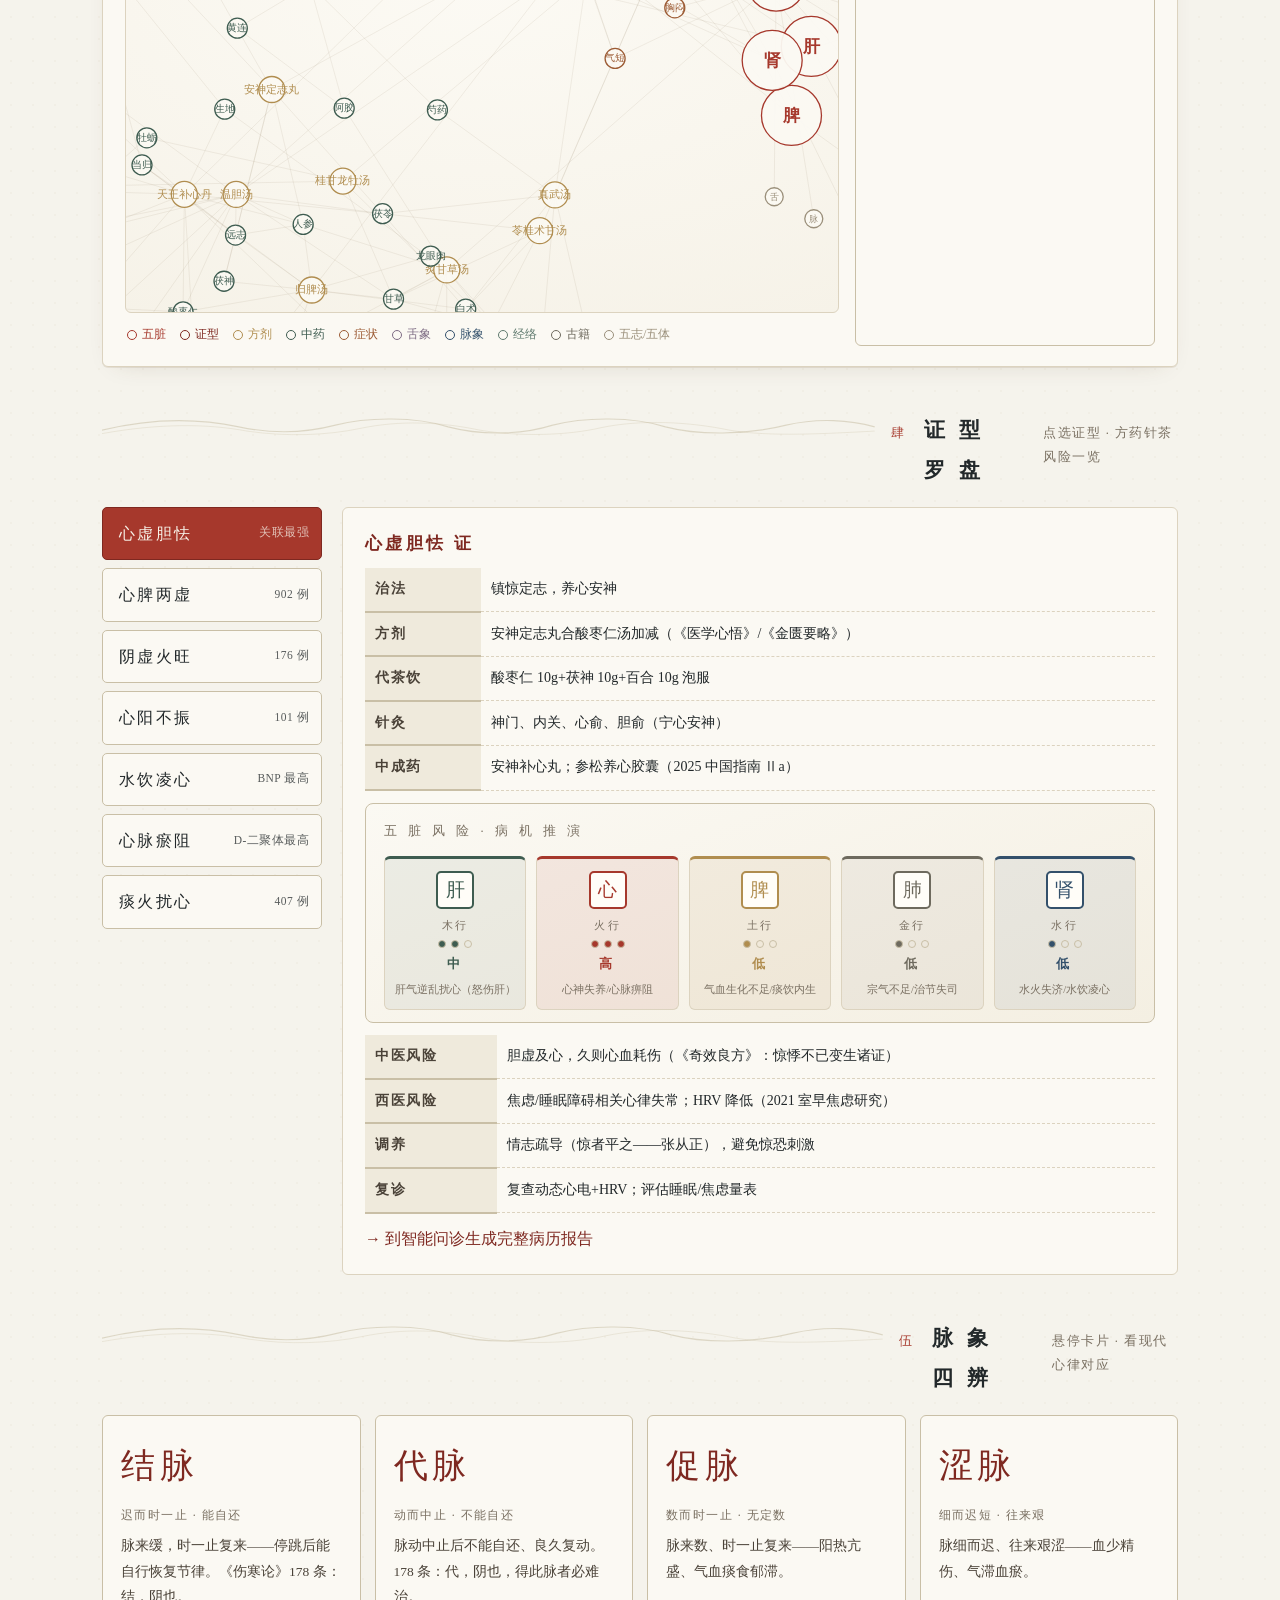
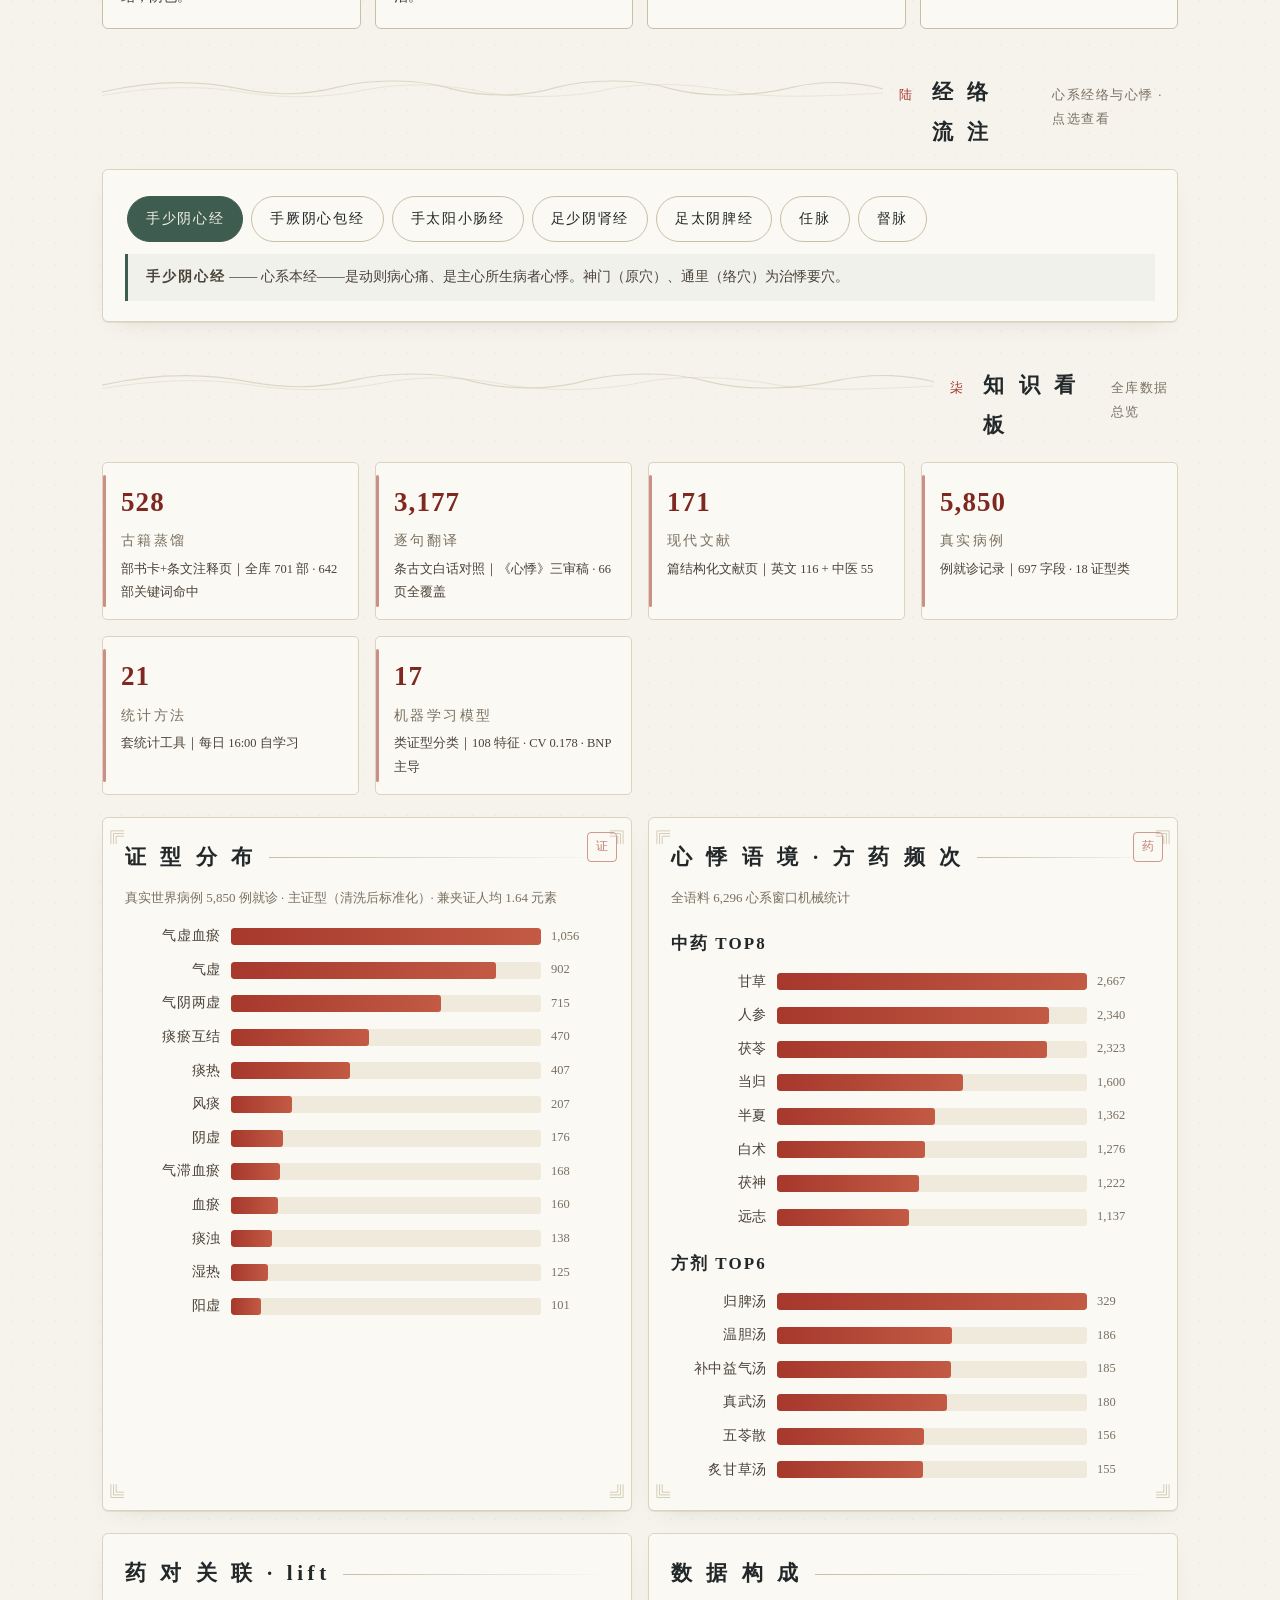
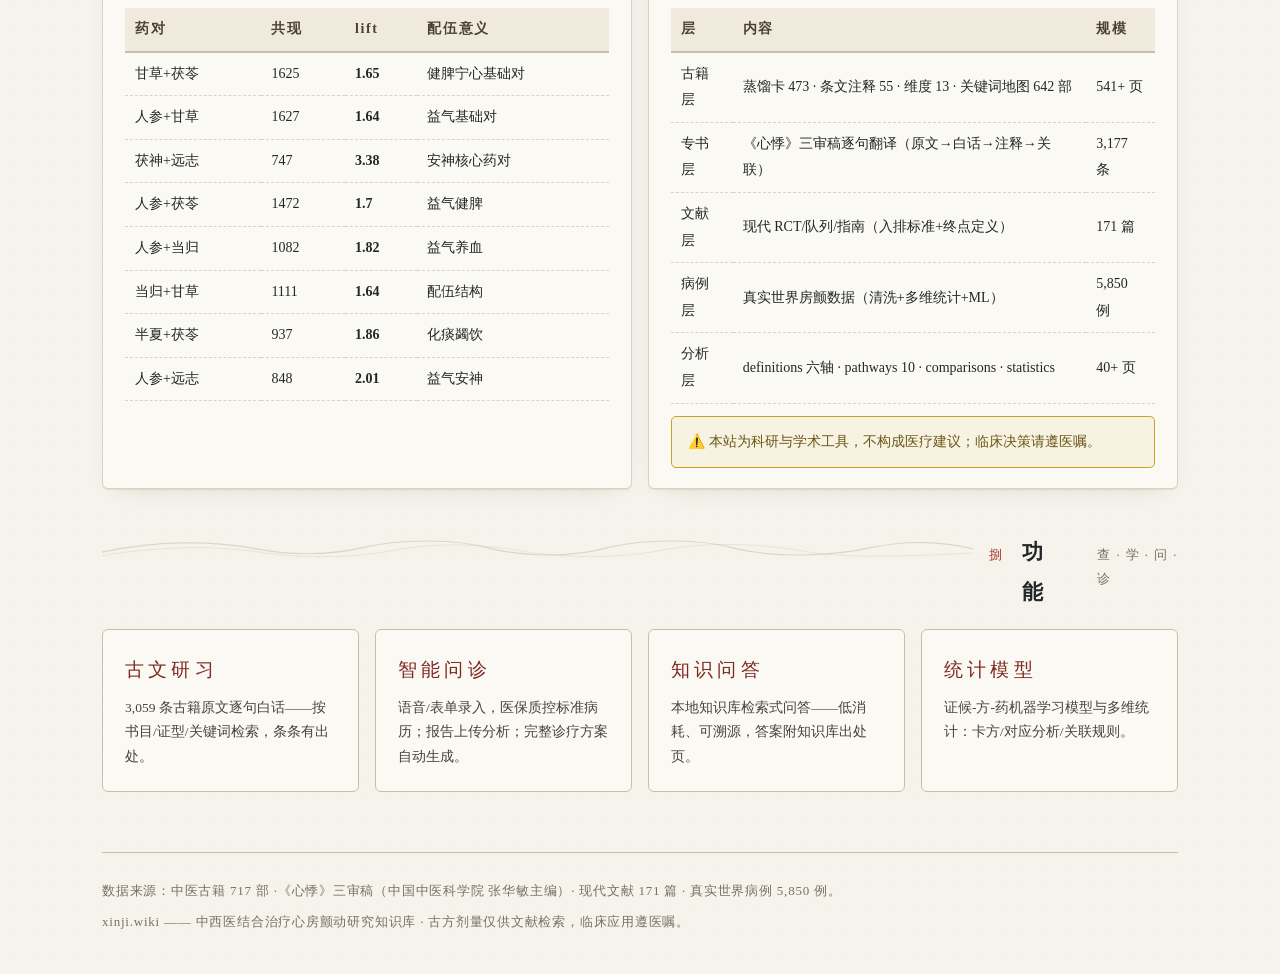
==== commit 78dfe524: "图谱 v2: 120 节点 188 边——方剂全组成中药 45 味 + 症状 22 + 舌象 7 + 脉象 9 + 经典对药强化线" ====
--- a/index.html
+++ b/index.html
@@ -113,6 +113,8 @@
           <span class="sw" style="color:#7E2820"><span class="dotc"></span>证型</span>
           <span class="sw" style="color:#B08D4F"><span class="dotc"></span>方剂</span>
           <span class="sw" style="color:#3E5C50"><span class="dotc"></span>中药</span>
+          <span class="sw" style="color:#9C5B34"><span class="dotc"></span>症状</span>
+          <span class="sw" style="color:#7E6C84"><span class="dotc"></span>舌象</span>
           <span class="sw" style="color:#33506B"><span class="dotc"></span>脉象</span>
           <span class="sw" style="color:#5F7A6E"><span class="dotc"></span>经络</span>
           <span class="sw" style="color:#6E6A5E"><span class="dotc"></span>古籍</span>
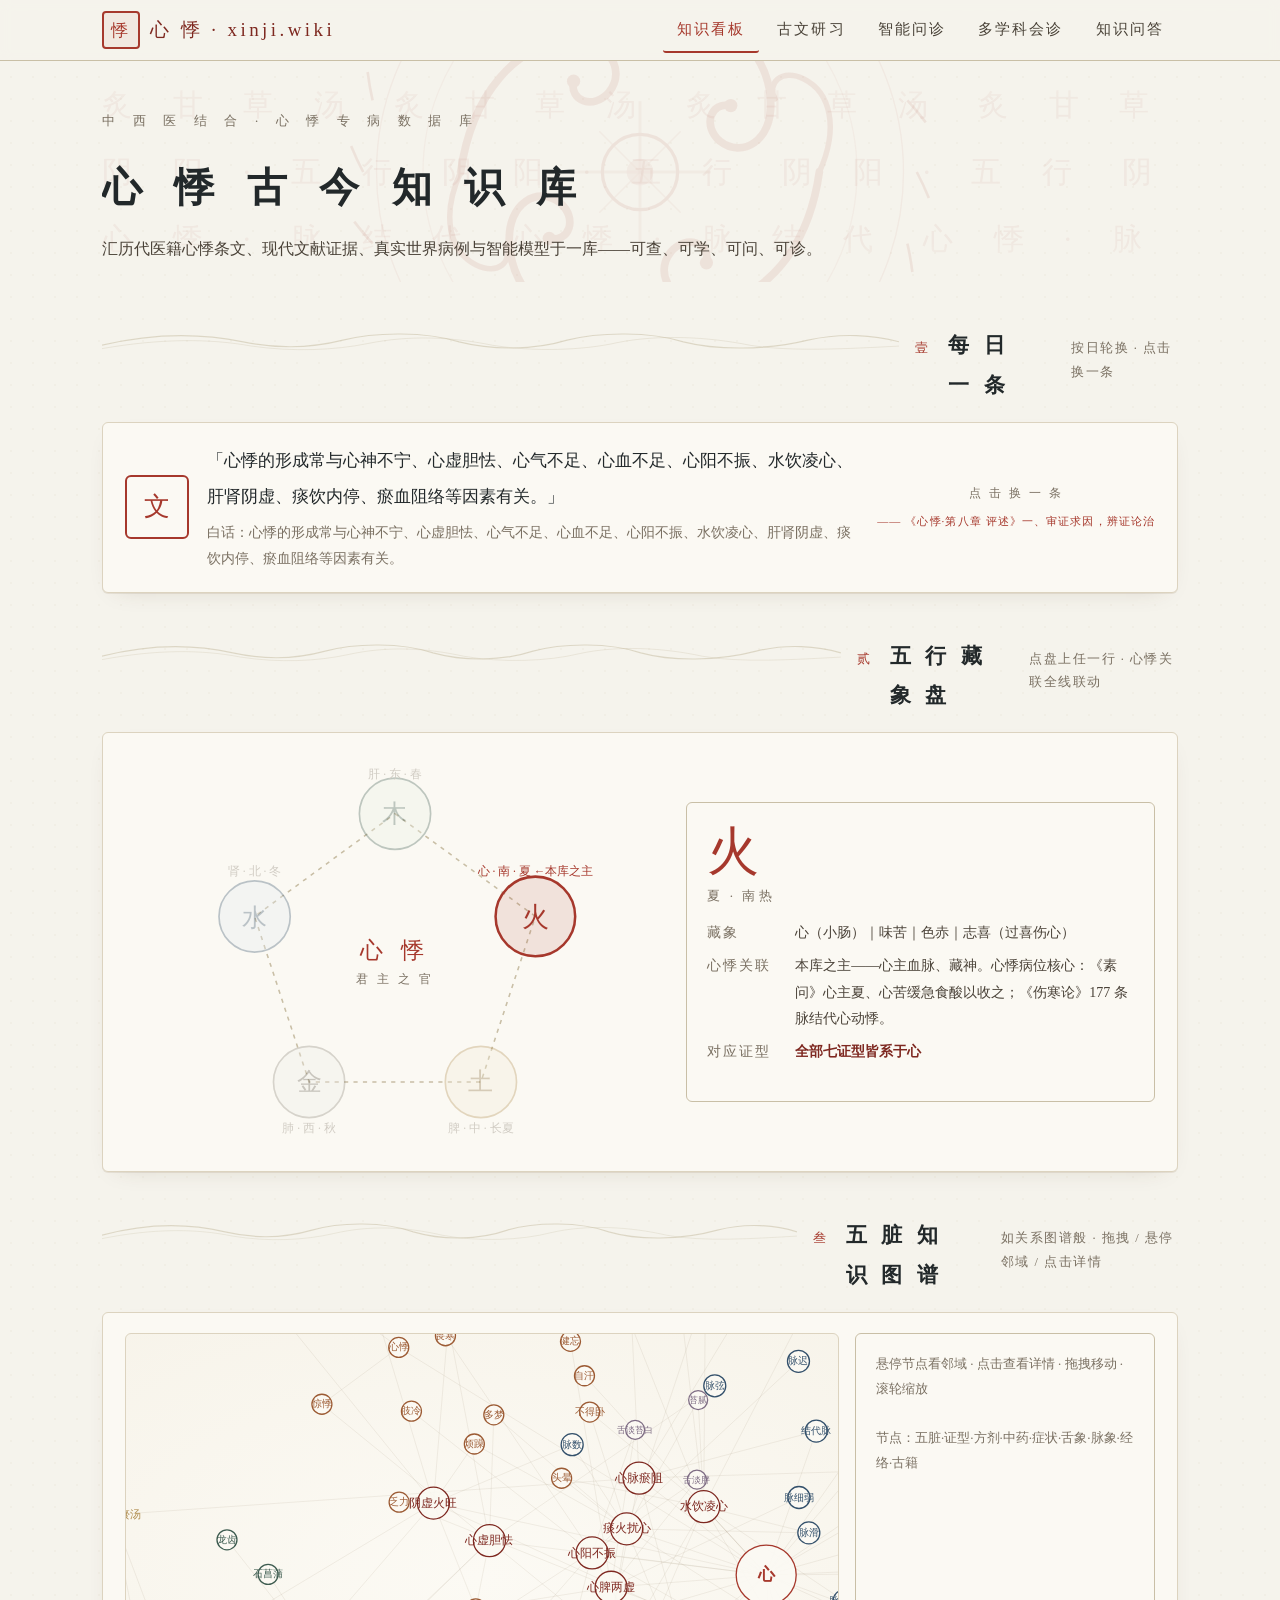
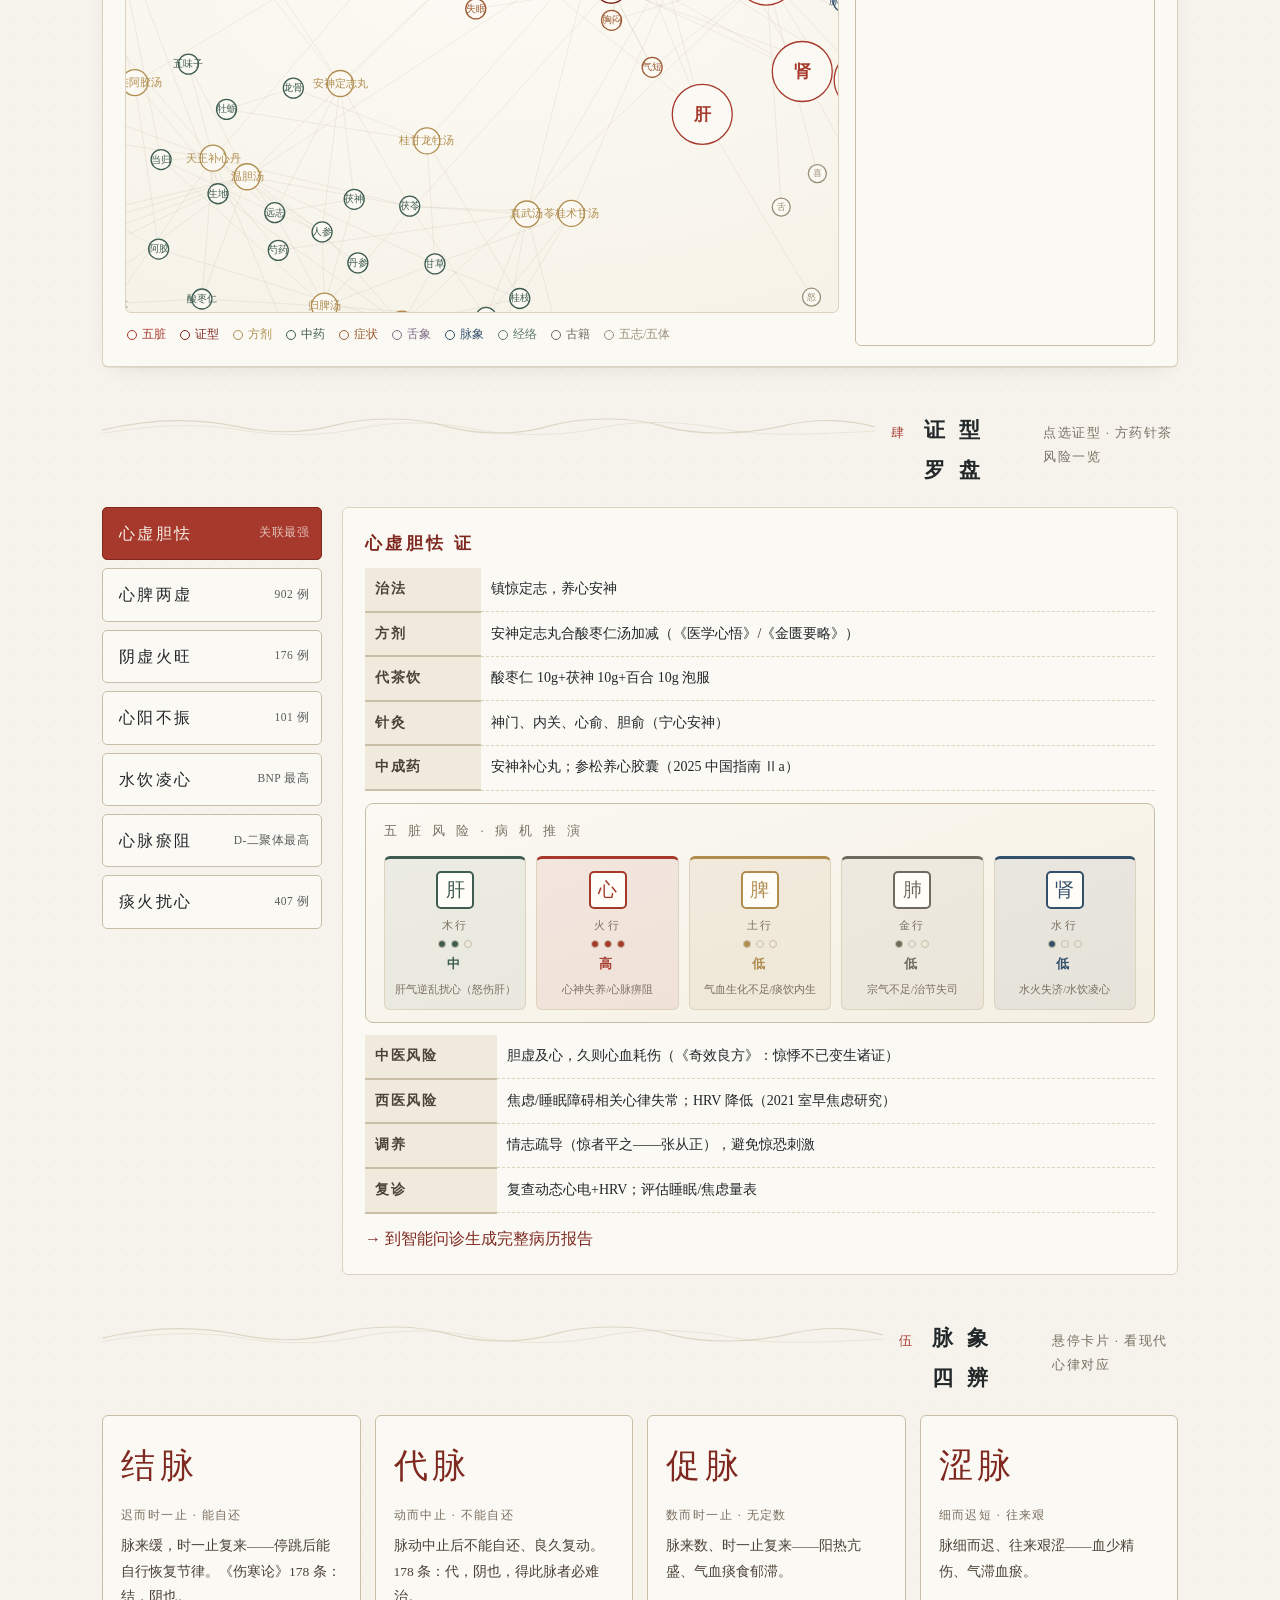
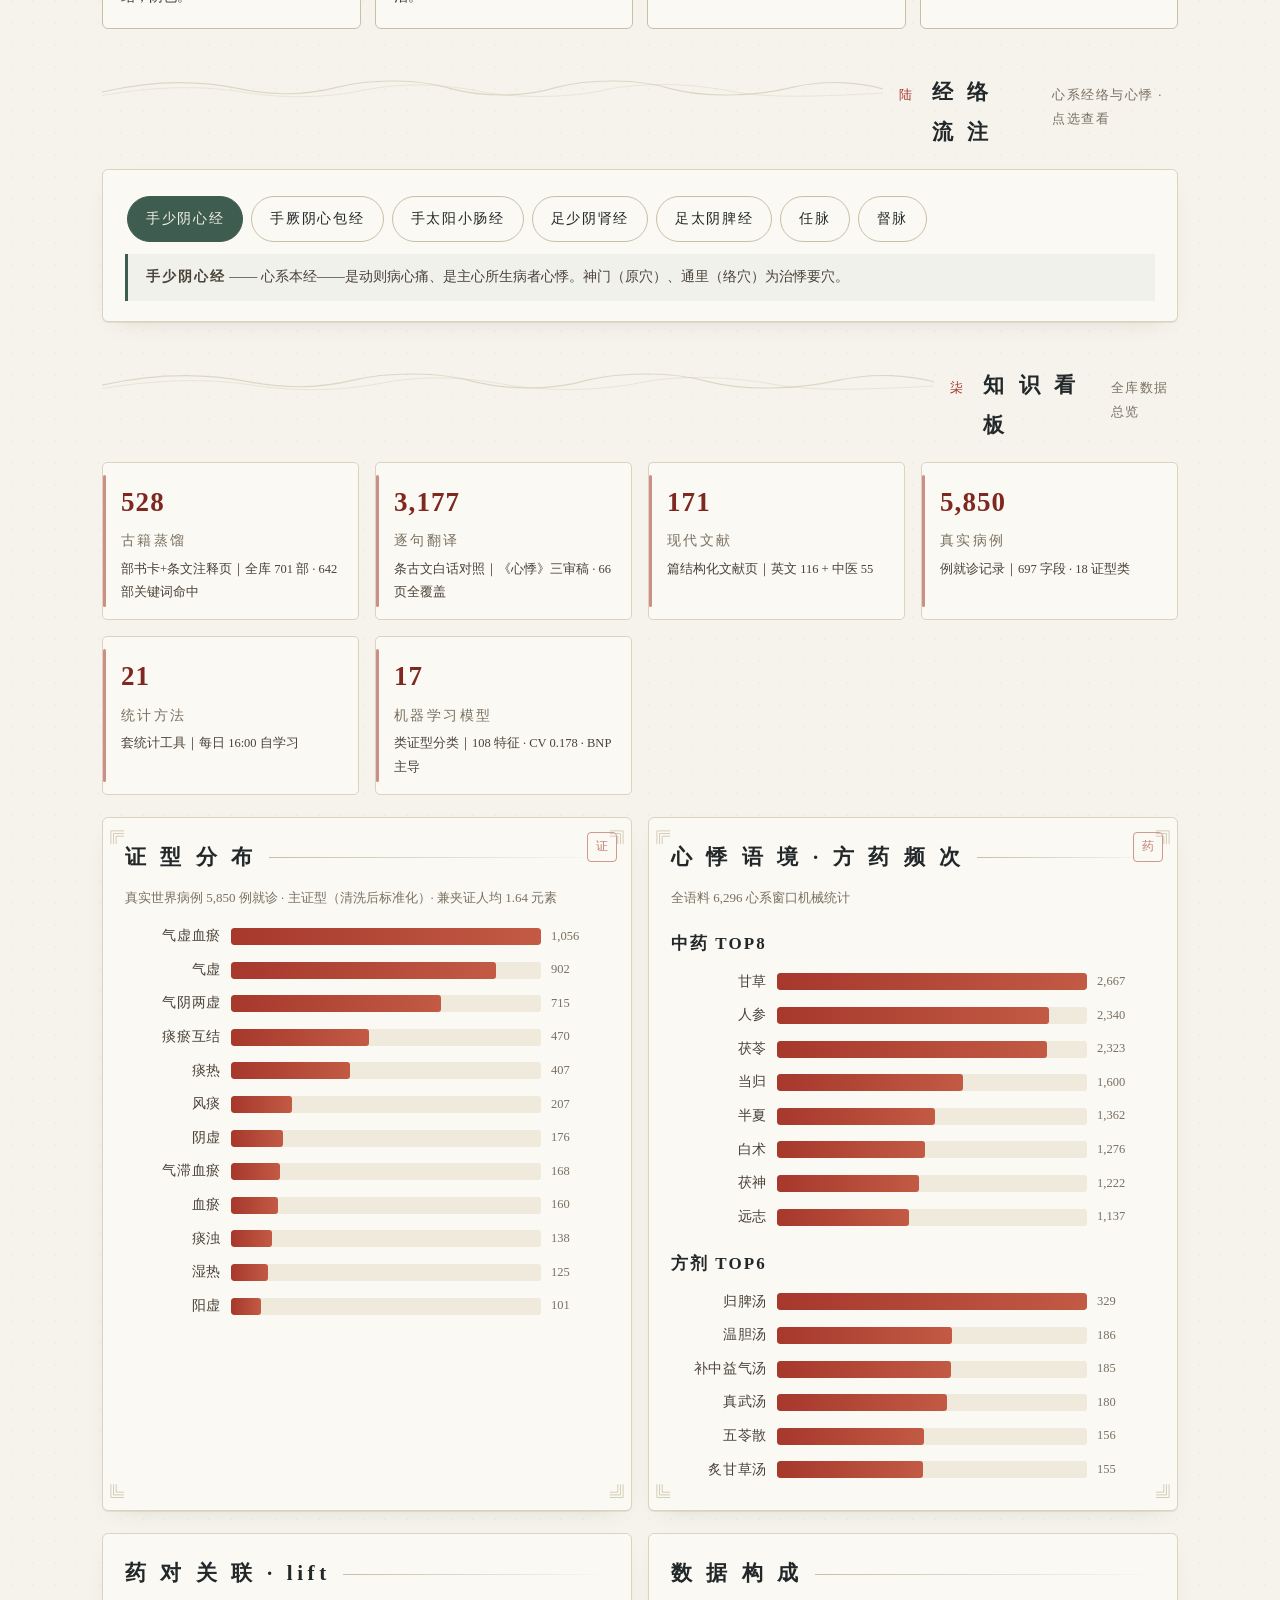
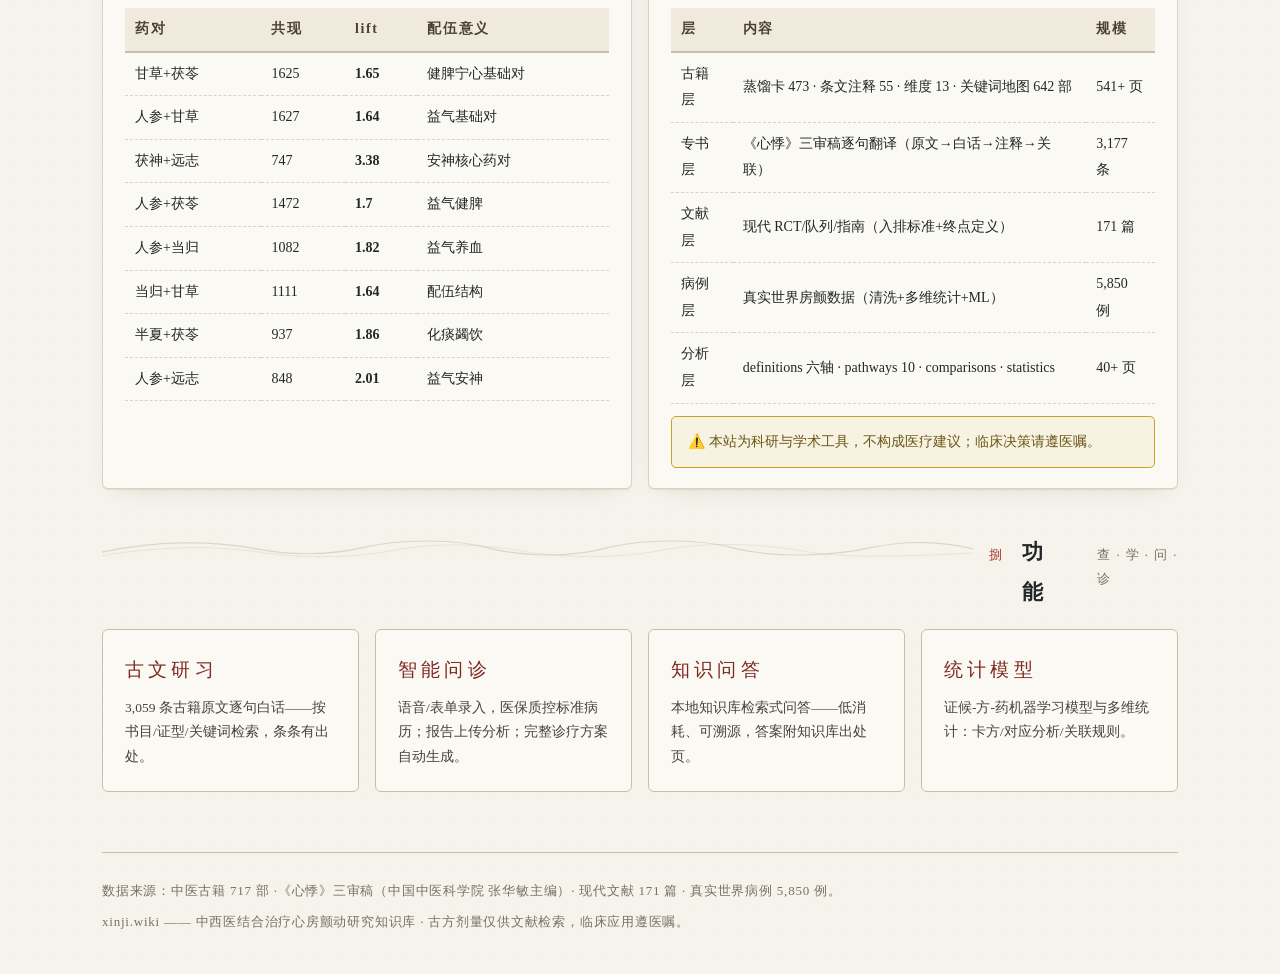
==== commit d7365825: "MDT 多学科会诊：DeLiriuMAgents 式五段流水线（EHR叙事化/评分模型/三专科/本库RAG/终裁五段报告·可推翻模型）" ====
--- a/index.html
+++ b/index.html
@@ -15,6 +15,7 @@
       <a href="index.html" class="on">知识看板</a>
       <a href="guwen.html">古文研习</a>
       <a href="wenzhen.html">智能问诊</a>
+      <a href="mdt.html">多学科会诊</a>
       <a href="wenda.html">知识问答</a>
     </nav>
   </div>
